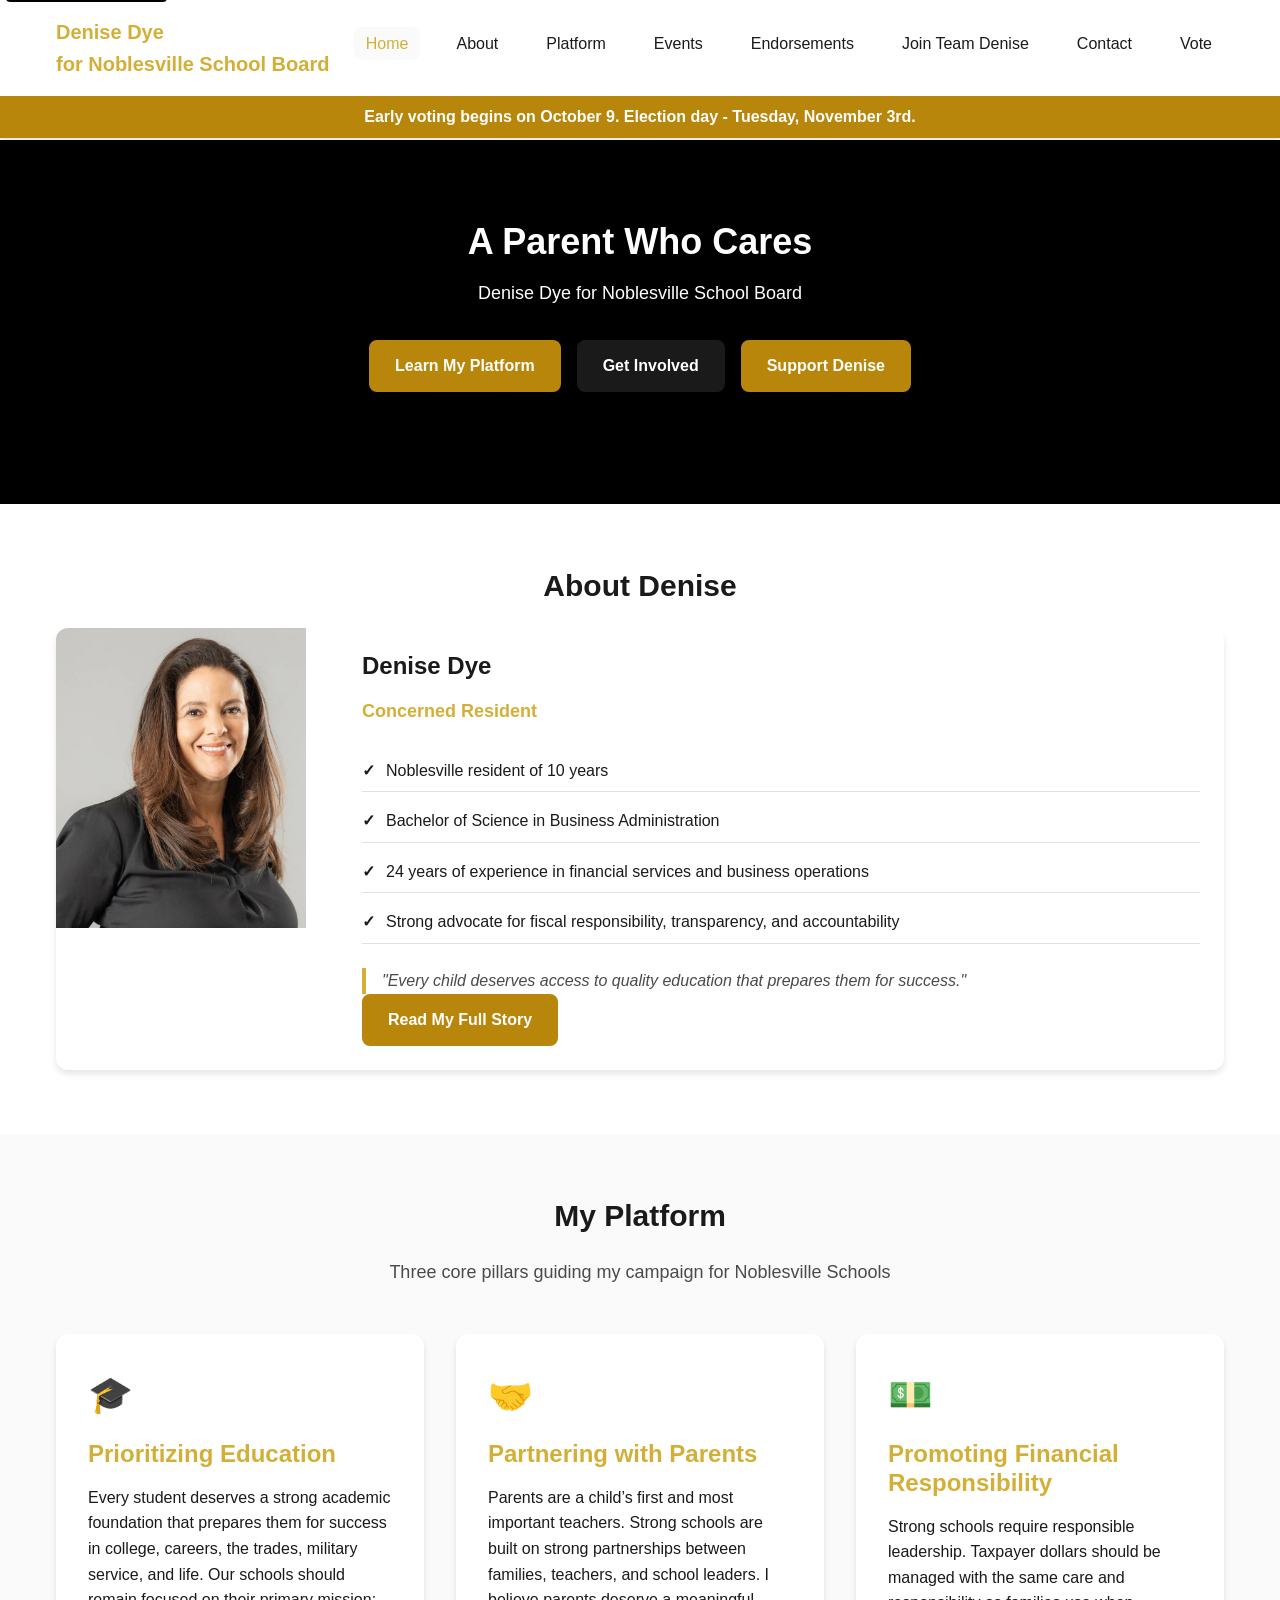
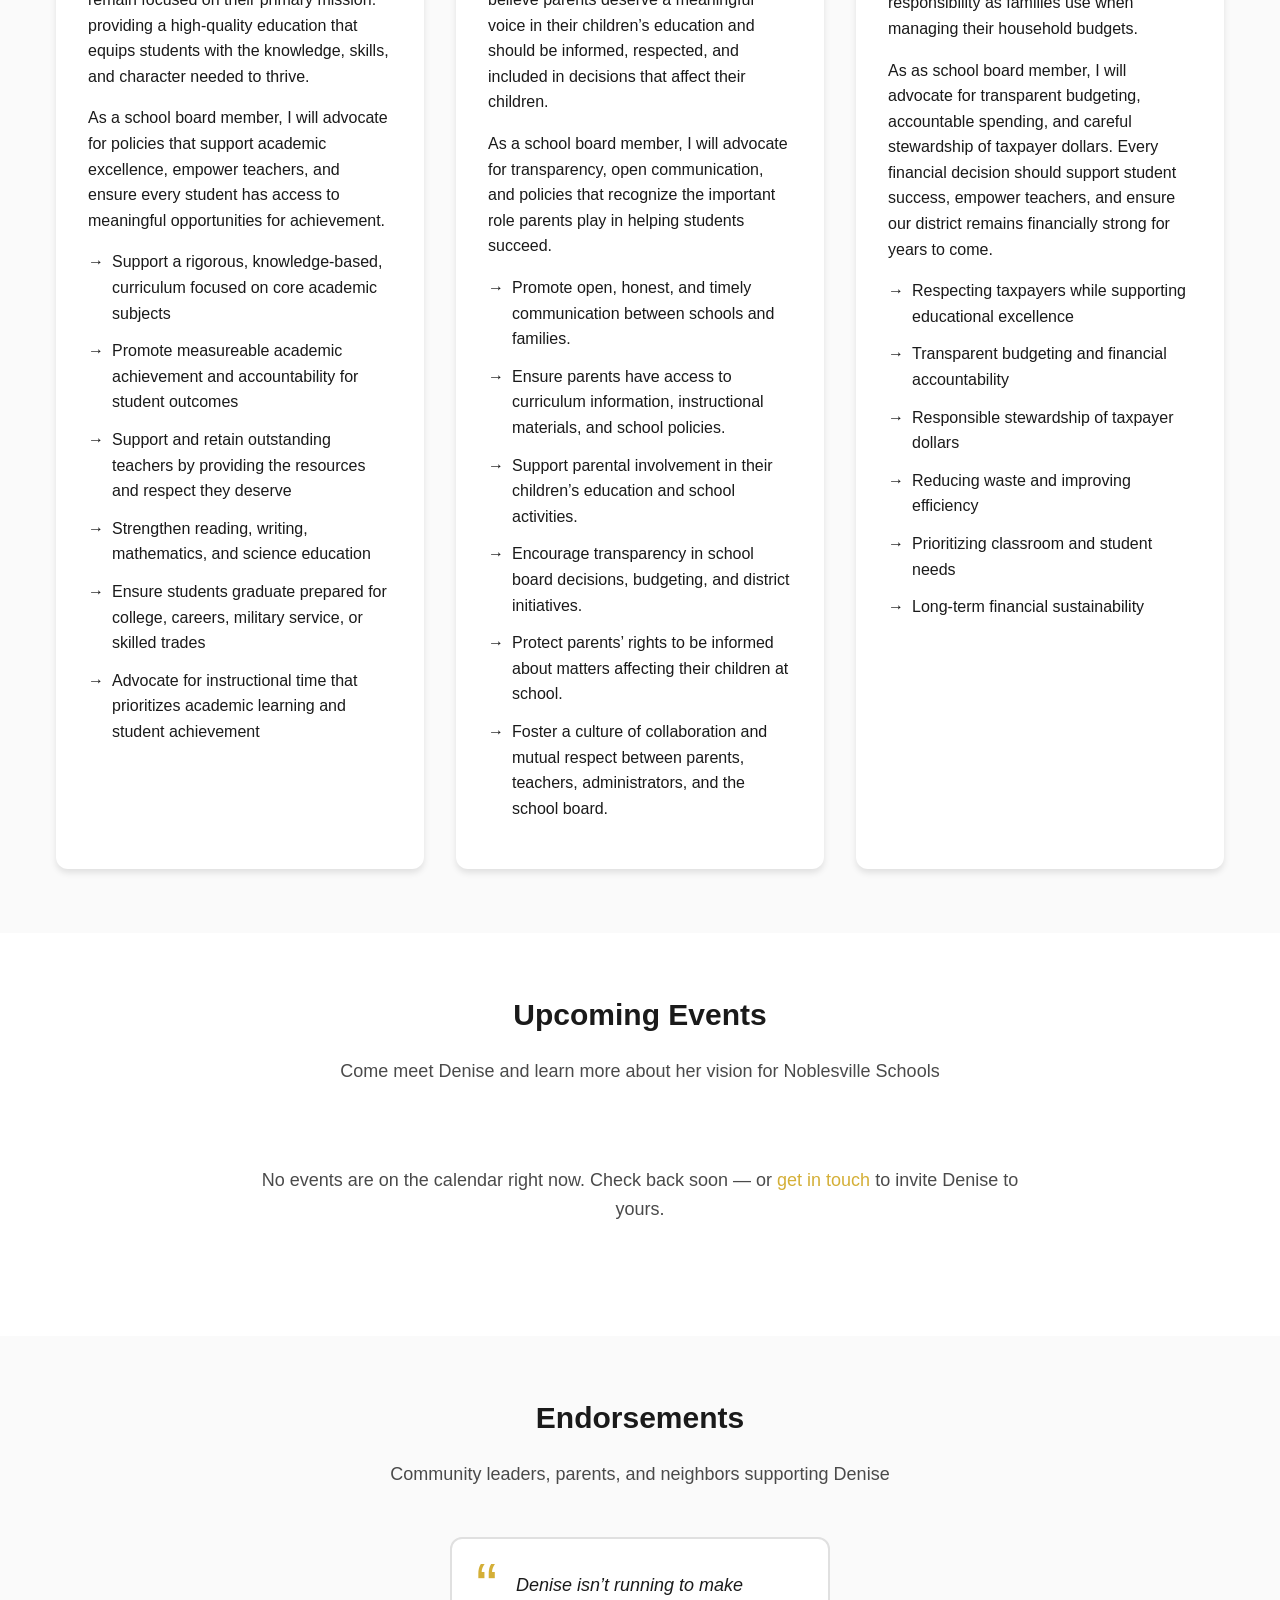
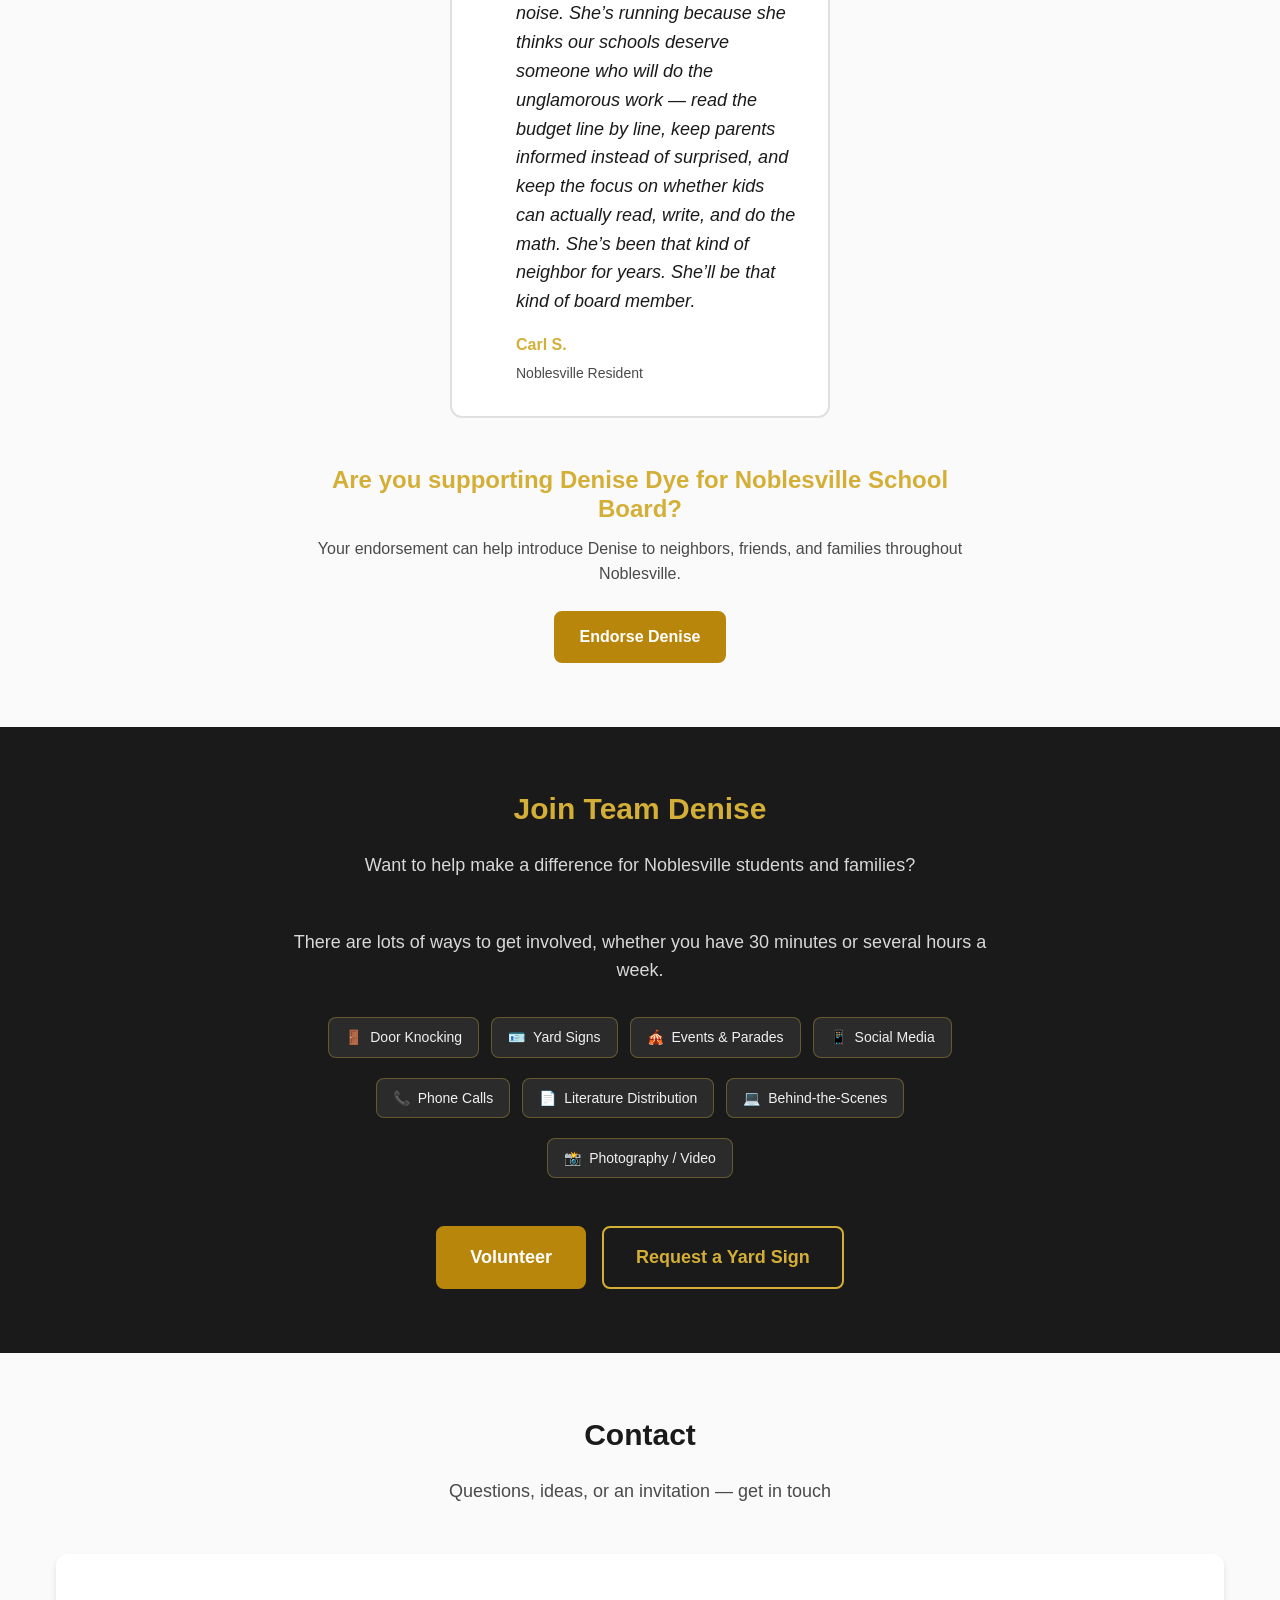
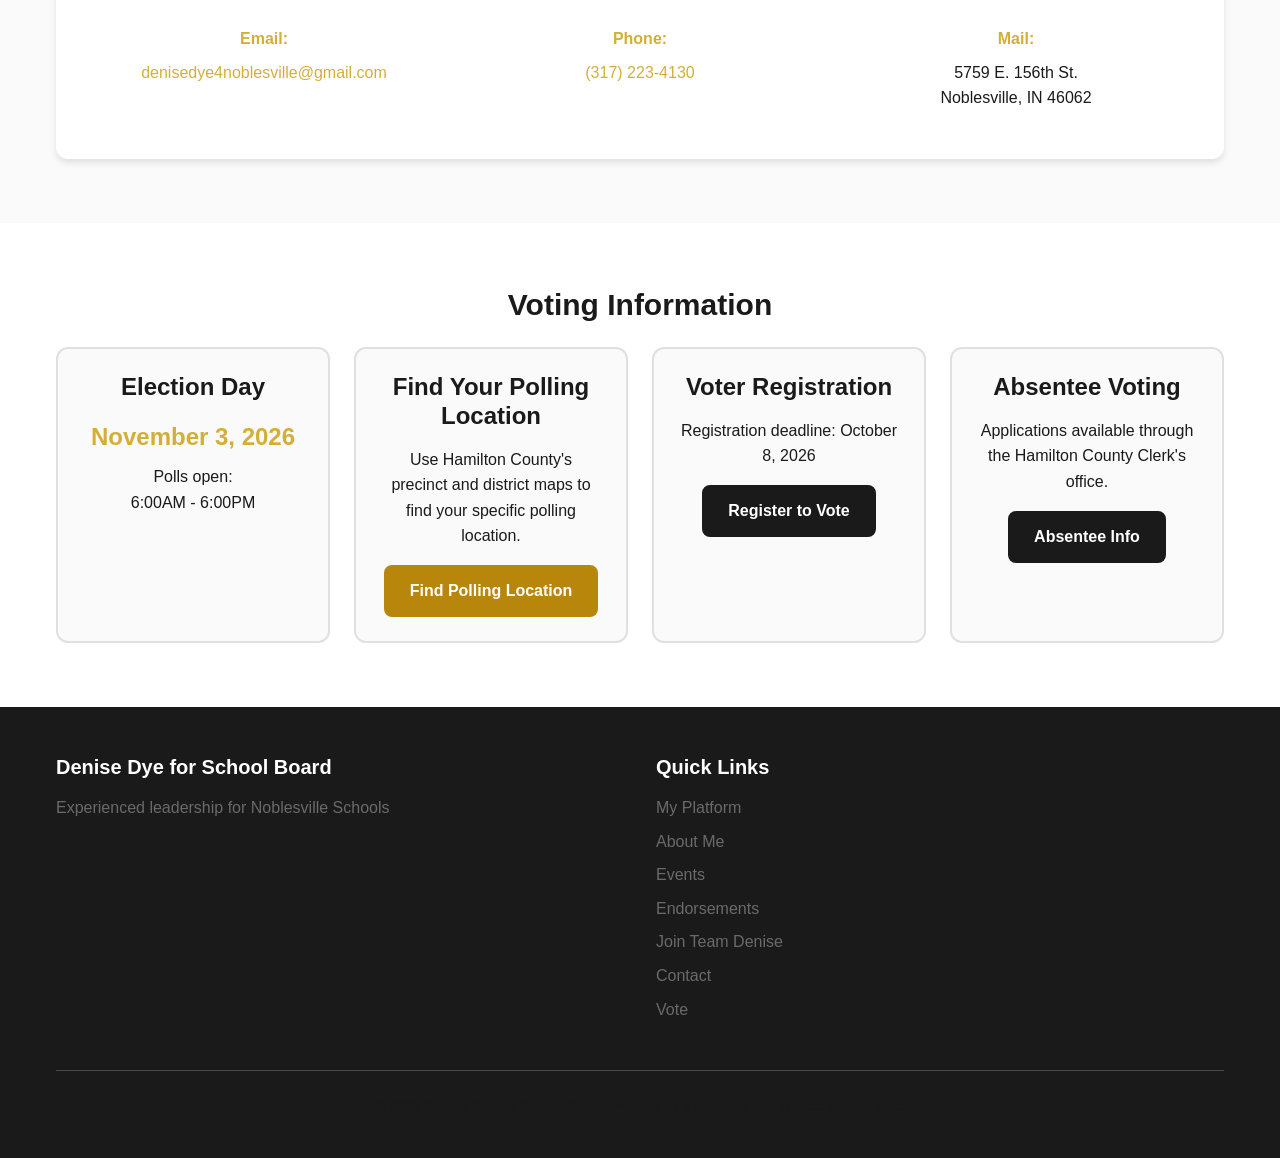
==== index.html @ 0ed92c36 "changes" ====
<!DOCTYPE html>
<html lang="en">
<head>
    <meta charset="UTF-8">
    <meta name="viewport" content="width=device-width, initial-scale=1.0">
    <title>Denise Dye for Noblesville School Board 2026</title>
    <meta name="description" content="Denise Dye is a candidate for the Noblesville School Board in 2026 (Hamilton County, Indiana). Experienced leadership focused on prioritizing education, partnering with parents, and financial responsibility.">
    <link rel="canonical" href="https://denisedye4noblesville.com/">

    <!-- Open Graph / Facebook -->
    <meta property="og:type" content="website">
    <meta property="og:site_name" content="Denise Dye for Noblesville School Board">
    <meta property="og:locale" content="en_US">
    <meta property="og:url" content="https://denisedye4noblesville.com/">
    <meta property="og:title" content="Denise Dye for Noblesville School Board 2026">
    <meta property="og:description" content="Experienced leadership for Noblesville schools. Vote for proven business expertise and community commitment.">
    <meta property="og:image" content="https://denisedye4noblesville.com/images/og-denise.jpg">
    <meta property="og:image:width" content="1200">
    <meta property="og:image:height" content="630">
    <meta property="og:image:alt" content="Denise Dye for Noblesville School Board 2026">

    <!-- Twitter -->
    <meta property="twitter:card" content="summary_large_image">
    <meta property="twitter:url" content="https://denisedye4noblesville.com/">
    <meta property="twitter:title" content="Denise Dye for Noblesville School Board 2026">
    <meta property="twitter:description" content="Experienced leadership for Noblesville schools. Vote for proven business expertise and community commitment.">
    <meta property="twitter:image" content="https://denisedye4noblesville.com/images/og-denise.jpg">

    <link rel="stylesheet" href="css/main.css">

    <!-- Favicon -->
    <link rel="icon" type="image/x-icon" href="/favicon.ico">
    <link rel="icon" type="image/png" sizes="32x32" href="/favicon.png">
    <link rel="apple-touch-icon" sizes="32x32" href="/favicon.png">

    <script async data-id="101507558" src="/1a5ae8c8beb7e24874.js"></script>

    <!-- Structured data -->
    <script type="application/ld+json">
    {
      "@context": "https://schema.org",
      "@graph": [
        {
          "@type": "WebSite",
          "@id": "https://denisedye4noblesville.com/#website",
          "url": "https://denisedye4noblesville.com/",
          "name": "Denise Dye for Noblesville School Board",
          "inLanguage": "en-US"
        },
        {
          "@type": "Person",
          "@id": "https://denisedye4noblesville.com/#denise",
          "name": "Denise Dye",
          "url": "https://denisedye4noblesville.com/",
          "image": "https://denisedye4noblesville.com/images/og-denise.jpg",
          "jobTitle": "Candidate for Noblesville School Board",
          "description": "Candidate for the Noblesville School Board in the 2026 election, focused on prioritizing education, partnering with parents, and financial responsibility.",
          "homeLocation": {
            "@type": "Place",
            "address": {
              "@type": "PostalAddress",
              "addressLocality": "Noblesville",
              "addressRegion": "IN",
              "postalCode": "46062",
              "addressCountry": "US"
            }
          },
          "email": "denisedye4noblesville@gmail.com",
          "telephone": "+1-317-223-4130"
        }
      ]
    }
    </script>
</head>
<body>
    <!-- Navigation Header -->
    <header class="header" id="header">
        <nav class="nav">
            <div class="nav-brand">
                <a href="/" aria-label="Denise Dye for Noblesville School Board — home"><span class="brand-text">Denise Dye<br>for Noblesville School Board</span></a>
            </div>
            <ul class="nav-menu" id="nav-menu">
                <li><a href="#home" class="nav-link">Home</a></li>
                <li><a href="#about" class="nav-link">About</a></li>
                <li><a href="#platform" class="nav-link">Platform</a></li>
                <li><a href="#events" class="nav-link">Events</a></li>
                <li><a href="#endorsements" class="nav-link">Endorsements</a></li>
                <li><a href="#join" class="nav-link">Join Team Denise</a></li>
                <li><a href="#contact" class="nav-link">Contact</a></li>
                <li><a href="#vote" class="nav-link">Vote</a></li>
            </ul>
            <div class="nav-toggle" id="nav-toggle">
                <span class="bar"></span>
                <span class="bar"></span>
                <span class="bar"></span>
            </div>
        </nav>
        <div class="election-banner">
            <strong>Early voting begins on October 9.  Election day - Tuesday, November 3rd.</strong>
        </div>
    </header>

    <!-- Hero Section -->
    <section class="hero" id="home">
        <div class="container">
            <div class="hero-content">
                <h1 class="hero-title">A Parent Who Cares</h1>
                <p class="hero-subtitle">Denise Dye for Noblesville School Board</p>
                <div class="hero-cta">
                    <a href="#platform" class="btn btn-primary">Learn My Platform</a>
                    <a href="#join" class="btn btn-secondary">Get Involved</a>
                    <a href="https://venmo.com/u/denisedye4noblesville" class="btn btn-primary" target="_blank" rel="noopener">Support Denise</a>
                </div>
            </div>
            <!-- Kickoff party photo removed. To restore, uncomment the line below (image lives at images/kickoff-party.jpeg): -->
            <!-- <img src="images/kickoff-party.jpeg" alt="Campaign Kickoff Party" class="hero-image"> -->
        </div>
    </section>

    <!-- About the Candidate -->
    <section class="candidates" id="about">
        <div class="container">
            <h2 class="section-title">About Denise</h2>
            <div class="candidates-grid">
                <div class="candidate-profile">
                    <img src="images/candidates/denise.jpg" alt="Denise Dye, candidate for Noblesville School Board" class="profile-photo" width="800" height="1105">
                    <div class="profile-content">
                        <h3>Denise Dye</h3>
                        <p class="profile-subtitle">Concerned Resident</p>
                        <div class="profile-highlights">
                            <ul>
                                <li>Noblesville resident of 10 years</li>
                                <li>Bachelor of Science in Business Administration</li>
                                <li>24 years of experience in financial services and business operations</li>
                                <li>Strong advocate for fiscal responsibility, transparency, and accountability</li>
                            </ul>
                        </div>
                        <p class="profile-statement">"Every child deserves access to quality education that prepares them for success."</p>
                        <a href="denise.html" class="btn btn-primary">Read My Full Story</a>
                    </div>
                </div>
            </div>
        </div>
    </section>

    <!-- Platform -->
    <section class="platform" id="platform">
        <div class="container">
            <h2 class="section-title">My Platform</h2>
            <p class="section-subtitle">Three core pillars guiding my campaign for Noblesville Schools</p>

            <div class="platform-grid">
                <div class="platform-item">
                    <div class="platform-icon">🎓</div>
                    <h3>Prioritizing Education</h3>
                    <p>Every student deserves a strong academic foundation that prepares them for success in college, careers, the trades, military service, and life. Our schools should remain focused on their primary mission: providing a high-quality education that equips students with the knowledge, skills, and character needed to thrive.</p>
                    <p>As a school board member,  I will advocate for policies that support academic excellence, empower teachers, and ensure every student has access to meaningful opportunities for achievement.</p>
                    <ul>
                        <li>Support a rigorous, knowledge-based, curriculum focused on core academic subjects</li>
			<li>Promote measureable academic achievement and accountability for student outcomes</li>
                        <li>Support and retain outstanding teachers by providing the resources and respect they deserve</li>
                        <li>Strengthen reading, writing, mathematics, and science education</li>
			<li>Ensure students graduate prepared for college, careers, military service, or skilled trades</li>
			<li>Advocate for instructional time that prioritizes academic learning and student achievement</li>
                    </ul>
                </div>

                <div class="platform-item">
                    <div class="platform-icon">🤝</div>
                    <h3>Partnering with Parents</h3>
                    <p>Parents are a child&rsquo;s first and most important teachers. Strong schools are built on strong partnerships between families, teachers, and school leaders. I believe parents deserve a meaningful voice in their children&rsquo;s education and should be informed, respected, and included in decisions that affect their children.</p>
                    <p>As a school board member, I will advocate for transparency, open communication, and policies that recognize the important role parents play in helping students succeed.</p>
                    <ul>
                        <li>Promote open, honest, and timely communication between schools and families.</li>
                        <li>Ensure parents have access to curriculum information, instructional materials, and school policies.</li>
                        <li>Support parental involvement in their children&rsquo;s education and school activities.</li>
                        <li>Encourage transparency in school board decisions, budgeting, and district initiatives.</li>
                        <li>Protect parents&rsquo; rights to be informed about matters affecting their children at school.</li>
                        <li>Foster a culture of collaboration and mutual respect between parents, teachers, administrators, and the school board.</li>
                    </ul>
                </div>

                <div class="platform-item">
                    <div class="platform-icon">💵</div>
                    <h3>Promoting Financial Responsibility</h3>
                    <p>Strong schools require responsible leadership. Taxpayer dollars should be managed with the same care and responsibility as families use when managing their household budgets.</p>
                   <p>As as school board member, I will advocate for transparent budgeting, accountable spending, and careful stewardship of taxpayer dollars. Every financial decision should support student success, empower teachers, and ensure our district remains financially strong for years to come.</p>
                    <ul>
                        <li>Respecting taxpayers while supporting educational excellence</li>
                        <li>Transparent budgeting and financial accountability</li>
                        <li>Responsible stewardship of taxpayer dollars</li>
                        <li>Reducing waste and improving efficiency</li>
                        <li>Prioritizing classroom and student needs</li>
                        <li>Long-term financial sustainability</li>
                    </ul>
                </div>
            </div>
        </div>
    </section>


    <!-- Events -->
    <section class="events" id="events">
        <div class="container">
            <h2 class="section-title">Upcoming Events</h2>
            <p class="section-subtitle">Come meet Denise and learn more about her vision for Noblesville Schools</p>

            <div class="events-list">
                <div class="event-card" data-event-date="2026-08-04">
                    <div class="event-date">
                        <span class="event-month">AUG</span>
                        <span class="event-day">4</span>
                    </div>
                    <div class="event-details">
                        <h3>Noblesville GOP Meeting</h3>
                        <p class="event-meta">5:00 PM &ndash; 6:30 PM &middot; Bier Brewery</p>
                        <p class="event-location">1618 S. 10th St., Noblesville</p>
                        <p class="event-description">Featuring Noblesville Superintendent, Dr. Daniel Hile and the Republican School Board Candidates</p>
                        <p class="event-description">Drinks &amp; Appetizers</p>
                    </div>
                </div>

                <div class="event-card" data-event-date="2026-08-06">
                    <div class="event-date">
                        <span class="event-month">AUG</span>
                        <span class="event-day">6</span>
                    </div>
                    <div class="event-details">
                        <h3>Hamilton County GOP Great Outdoor Party</h3>
                        <p class="event-meta">6:00 PM &ndash; 8:00 PM &middot; Forest Park, Shelter 5</p>
                        <p class="event-location">701 Cicero Rd., Noblesville</p>
                        <p class="event-description">The Hamilton County GOP&rsquo;s annual summer cookout, sponsored by Gaylor Electric. Guest speakers include U.S. Senator Todd Young, Elise Nieshalla, Daniel Elliott, and Max Engling.</p>
                        <p class="event-description">Cookout, networking, and guest remarks.</p>
                    </div>
                </div>

                <!-- Farmers Market, one card per Saturday through the market's last day (Oct 10).
                     Delete each card as its date passes. -->
                <div class="event-card" data-event-date="2026-08-08">
                    <div class="event-date">
                        <span class="event-month">AUG</span>
                        <span class="event-day">8</span>
                    </div>
                    <div class="event-details">
                        <h3>Noblesville Main Street Farmers Market</h3>
                        <p class="event-meta">8:00 AM &ndash; 12:00 PM &middot; Federal Hill Commons</p>
                        <p class="event-location">175 Logan St., Noblesville</p>
                        <p class="event-description">Stop by to say hello to Denise, ask questions, and talk about Noblesville Schools. Free admission.</p>
                    </div>
                </div>

                <div class="event-card" data-event-date="2026-08-15">
                    <div class="event-date">
                        <span class="event-month">AUG</span>
                        <span class="event-day">15</span>
                    </div>
                    <div class="event-details">
                        <h3>Noblesville Main Street Farmers Market</h3>
                        <p class="event-meta">8:00 AM &ndash; 12:00 PM &middot; Federal Hill Commons</p>
                        <p class="event-location">175 Logan St., Noblesville</p>
                        <p class="event-description">Stop by to say hello to Denise, ask questions, and talk about Noblesville Schools. Free admission.</p>
                    </div>
                </div>

                <div class="event-card" data-event-date="2026-08-22">
                    <div class="event-date">
                        <span class="event-month">AUG</span>
                        <span class="event-day">22</span>
                    </div>
                    <div class="event-details">
                        <h3>Noblesville Main Street Farmers Market</h3>
                        <p class="event-meta">8:00 AM &ndash; 12:00 PM &middot; Federal Hill Commons</p>
                        <p class="event-location">175 Logan St., Noblesville</p>
                        <p class="event-description">Stop by to say hello to Denise, ask questions, and talk about Noblesville Schools. Free admission.</p>
                    </div>
                </div>

                <div class="event-card" data-event-date="2026-08-29">
                    <div class="event-date">
                        <span class="event-month">AUG</span>
                        <span class="event-day">29</span>
                    </div>
                    <div class="event-details">
                        <h3>Noblesville Main Street Farmers Market</h3>
                        <p class="event-meta">8:00 AM &ndash; 12:00 PM &middot; Federal Hill Commons</p>
                        <p class="event-location">175 Logan St., Noblesville</p>
                        <p class="event-description">Stop by to say hello to Denise, ask questions, and talk about Noblesville Schools. Free admission.</p>
                    </div>
                </div>

                <div class="event-card" data-event-date="2026-09-05">
                    <div class="event-date">
                        <span class="event-month">SEP</span>
                        <span class="event-day">5</span>
                    </div>
                    <div class="event-details">
                        <h3>Noblesville Main Street Farmers Market</h3>
                        <p class="event-meta">8:00 AM &ndash; 12:00 PM &middot; Federal Hill Commons</p>
                        <p class="event-location">175 Logan St., Noblesville</p>
                        <p class="event-description">Stop by to say hello to Denise, ask questions, and talk about Noblesville Schools. Free admission.</p>
                    </div>
                </div>

                <div class="event-card" data-event-date="2026-09-12">
                    <div class="event-date">
                        <span class="event-month">SEP</span>
                        <span class="event-day">12</span>
                    </div>
                    <div class="event-details">
                        <h3>Noblesville Main Street Farmers Market</h3>
                        <p class="event-meta">8:00 AM &ndash; 12:00 PM &middot; Federal Hill Commons</p>
                        <p class="event-location">175 Logan St., Noblesville</p>
                        <p class="event-description">Stop by to say hello to Denise, ask questions, and talk about Noblesville Schools. Free admission.</p>
                    </div>
                </div>

                <div class="event-card" data-event-date="2026-09-19">
                    <div class="event-date">
                        <span class="event-month">SEP</span>
                        <span class="event-day">19</span>
                    </div>
                    <div class="event-details">
                        <h3>Noblesville Main Street Farmers Market</h3>
                        <p class="event-meta">8:00 AM &ndash; 12:00 PM &middot; Federal Hill Commons</p>
                        <p class="event-location">175 Logan St., Noblesville</p>
                        <p class="event-description">Stop by to say hello to Denise, ask questions, and talk about Noblesville Schools. Free admission.</p>
                    </div>
                </div>

                <div class="event-card" data-event-date="2026-09-26">
                    <div class="event-date">
                        <span class="event-month">SEP</span>
                        <span class="event-day">26</span>
                    </div>
                    <div class="event-details">
                        <h3>Noblesville Main Street Farmers Market</h3>
                        <p class="event-meta">8:00 AM &ndash; 12:00 PM &middot; Federal Hill Commons</p>
                        <p class="event-location">175 Logan St., Noblesville</p>
                        <p class="event-description">Stop by to say hello to Denise, ask questions, and talk about Noblesville Schools. Free admission.</p>
                    </div>
                </div>

                <div class="event-card" data-event-date="2026-10-03">
                    <div class="event-date">
                        <span class="event-month">OCT</span>
                        <span class="event-day">3</span>
                    </div>
                    <div class="event-details">
                        <h3>Noblesville Main Street Farmers Market</h3>
                        <p class="event-meta">8:00 AM &ndash; 12:00 PM &middot; Federal Hill Commons</p>
                        <p class="event-location">175 Logan St., Noblesville</p>
                        <p class="event-description">Stop by to say hello to Denise, ask questions, and talk about Noblesville Schools. Free admission.</p>
                    </div>
                </div>

                <div class="event-card" data-event-date="2026-10-10">
                    <div class="event-date">
                        <span class="event-month">OCT</span>
                        <span class="event-day">10</span>
                    </div>
                    <div class="event-details">
                        <h3>Noblesville Main Street Farmers Market</h3>
                        <p class="event-meta">8:00 AM &ndash; 12:00 PM &middot; Federal Hill Commons</p>
                        <p class="event-location">175 Logan St., Noblesville</p>
                        <p class="event-description">Final market of the season. Stop by to say hello to Denise, ask questions, and talk about Noblesville Schools. Free admission.</p>
                    </div>
                </div>

                <!-- PLACEHOLDER EVENT - commented out until real details are confirmed.
                     To restore, uncomment the block below and replace the date, time, and location. -->
                <!--
                <div class="event-card" data-event-date="2026-10-04">
                    <div class="event-date">
                        <span class="event-month">OCT</span>
                        <span class="event-day">4</span>
                    </div>
                    <div class="event-details">
                        <h3>Neighborhood Canvass</h3>
                        <p class="event-meta">10:00 AM &ndash; 1:00 PM &middot; Venue TBD</p>
                        <p class="event-location">Noblesville</p>
                        <p class="event-description">Join the volunteer team knocking doors and sharing Denise&rsquo;s message with neighbors across the district.</p>
                    </div>
                </div>
                -->

                <!-- Add new events here, following the card structure above.
                     Date badge: use MONTH + day number for one-time events, or a word
                     label like "Every" + "SAT" for recurring ones.

                     Give every dated card a data-event-date="YYYY-MM-DD" attribute. main.js
                     hides a card the day AFTER that date, so past events fall off on their own.
                     A card with no data-event-date (a recurring "Every SAT" entry, say) is
                     never auto-hidden. -->

                <!-- Shown by main.js only when every dated card has been hidden. -->
                <p class="events-empty" hidden>No events are on the calendar right now. Check back soon &mdash; or <a href="#contact">get in touch</a> to invite Denise to yours.</p>
            </div>
        </div>
    </section>

    <!-- Endorsements -->
    <!-- NOTE: only real endorsements should be visible here. Unused placeholder cards are
         commented out inside the grid below; see the note there before adding one. -->
    <section class="endorsements" id="endorsements">
        <div class="container">
            <h2 class="section-title">Endorsements</h2>
            <p class="section-subtitle">Community leaders, parents, and neighbors supporting Denise</p>

            <div class="endorsements-grid">
                <div class="endorsement">
                    <blockquote>Denise isn&rsquo;t running to make noise. She&rsquo;s running because she thinks our schools deserve someone who will do the unglamorous work &mdash; read the budget line by line, keep parents informed instead of surprised, and keep the focus on whether kids can actually read, write, and do the math. She&rsquo;s been that kind of neighbor for years. She&rsquo;ll be that kind of board member.</blockquote>
                    <cite>Carl S.<span class="endorsement-title">Noblesville Resident</span></cite>
                </div>

                <!-- Placeholder cards, hidden until real endorsements come in. To add one,
                     uncomment a block below, replace the quote/name/title, and remove the
                     "endorsement-placeholder" class (which draws the dashed border).
                <div class="endorsement endorsement-placeholder">
                    <blockquote>[ Placeholder &mdash; endorsement quote goes here. Replace this text with the supporter&rsquo;s own words about why they support Denise. ]</blockquote>
                    <cite>[ Endorser name ]<span class="endorsement-title">[ Title or organization ]</span></cite>
                </div>

                <div class="endorsement endorsement-placeholder">
                    <blockquote>[ Placeholder &mdash; endorsement quote goes here. Replace this text with the supporter&rsquo;s own words about why they support Denise. ]</blockquote>
                    <cite>[ Endorser name ]<span class="endorsement-title">[ Title or organization ]</span></cite>
                </div>
                -->
            </div>

            <div class="endorsement-cta">
                <h3>Are you supporting Denise Dye for Noblesville School Board?</h3>
                <p>Your endorsement can help introduce Denise to neighbors, friends, and families throughout Noblesville.</p>
                <a href="https://forms.gle/5BHmmnRE6mKLNez87" class="btn btn-primary" target="_blank" rel="noopener">Endorse Denise</a>
            </div>
        </div>
    </section>

    <!-- Join Team Denise -->
    <!-- Pitch only; the full signup form lives at forms/jointeamdenise.html. -->
    <section class="join-team" id="join">
        <div class="container">
            <h2 class="section-title">Join Team Denise</h2>
            <p class="section-subtitle">Want to help make a difference for Noblesville students and families?</p>

            <div class="join-team-card">
                <p>There are lots of ways to get involved, whether you have 30 minutes or several hours a week.</p>

                <ul class="join-ways">
                    <li><span class="way-icon">&#128682;</span>Door Knocking</li>
                    <li><span class="way-icon">&#129706;</span>Yard Signs</li>
                    <li><span class="way-icon">&#127914;</span>Events &amp; Parades</li>
                    <li><span class="way-icon">&#128241;</span>Social Media</li>
                    <li><span class="way-icon">&#128222;</span>Phone Calls</li>
                    <li><span class="way-icon">&#128196;</span>Literature Distribution</li>
                    <li><span class="way-icon">&#128187;</span>Behind-the-Scenes</li>
                    <li><span class="way-icon">&#128248;</span>Photography / Video</li>
                </ul>

                <div class="join-actions">
                    <a href="forms/jointeamdenise.html" class="btn btn-primary">Volunteer</a>
                    <a href="forms/yardsign.html" class="btn btn-outline-light">Request a Yard Sign</a>
                </div>
            </div>
        </div>
    </section>

    <!-- Contact -->
    <!-- This was previously the tail end of a "Get Involved" section (id="get-involved")
         holding three cards - Volunteer / Spread the Word / Stay Informed - that all linked
         to the old volunteer Google Form. Those were removed once the Join Team Denise form
         superseded them; see the pre-remove-get-involved git tag to restore them, and the
         note in CLAUDE.md. The contact block was kept and promoted to its own section, so
         the #contact anchor (used by forms/contact.html) still resolves. -->
    <section class="get-involved" id="contact">
        <div class="container">
            <h2 class="section-title">Contact</h2>
            <p class="section-subtitle">Questions, ideas, or an invitation &mdash; get in touch</p>

            <div class="contact-info">
                <div class="contact-grid">
                    <div class="contact-method">
                        <strong>Email:</strong>
                        <a href="mailto:denisedye4noblesville@gmail.com">denisedye4noblesville@gmail.com</a>
                    </div>
                    <div class="contact-method">
                        <strong>Phone:</strong>
                        <a href="tel:+13172234130">(317) 223-4130</a>
                    </div>
                    <div class="contact-method">
                        <strong>Mail:</strong>
                        5759 E. 156th St.<br>Noblesville, IN 46062
                    </div>
                </div>
            </div>
        </div>
    </section>

    <!-- Voting Information -->
    <section class="vote-info" id="vote">
        <div class="container">
            <h2 class="section-title">Voting Information</h2>
            <div class="vote-grid">
                <div class="vote-card">
                    <h3>Election Day</h3>
                    <p class="vote-date">November 3, 2026</p>
                    <p>Polls open:<br>6:00AM - 6:00PM</p>
                </div>

                <div class="vote-card">
                    <h3>Find Your Polling Location</h3>
                    <p>Use Hamilton County's precinct and district maps to find your specific polling location.</p>
                    <a href="https://www.hamiltoncounty.in.gov/221/Precinct-and-District-Maps" target="_blank" class="btn btn-primary">Find Polling Location</a>
                </div>

                <div class="vote-card">
                    <h3>Voter Registration</h3>
                    <p>Registration deadline: October 8, 2026</p>
                    <a href="https://www.in.gov/sos/elections/voter-information/" target="_blank" class="btn btn-secondary">Register to Vote</a>
                </div>

                <div class="vote-card">
                    <h3>Absentee Voting</h3>
                    <p>Applications available through the Hamilton County Clerk's office.</p>
                    <a href="https://www.hamiltoncounty.in.gov/220/Vote-Absentee" target="_blank" rel="noopener" class="btn btn-secondary">Absentee Info</a>
                </div>
            </div>
        </div>
    </section>

    <!-- Footer -->
    <footer class="footer">
        <div class="container">
            <div class="footer-content">
                <div class="footer-section">
                    <h4>Denise Dye for School Board</h4>
                    <p>Experienced leadership for Noblesville Schools</p>
                </div>

                <div class="footer-section">
                    <h4>Quick Links</h4>
                    <ul>
                        <li><a href="#platform">My Platform</a></li>
                        <li><a href="#about">About Me</a></li>
                        <li><a href="#events">Events</a></li>
                        <li><a href="#endorsements">Endorsements</a></li>
                        <li><a href="#join">Join Team Denise</a></li>
                        <li><a href="#contact">Contact</a></li>
                        <li><a href="#vote">Vote</a></li>
                    </ul>
                </div>
            </div>

            <div class="footer-bottom">
                <p>&copy; 2026 Denise Dye for School Board. Paid for by the Committee to Elect Denise Dye.</p>
            </div>
        </div>
    </footer>

    <script src="js/main.js"></script>
</body>
</html>
---- css/main.css ----
/* Campaign Website Styles - Denise Dye for School Board */

/* CSS Variables */
:root {
  --primary: #d4af37;
  --primary-light: #e6c866;
  --secondary: #1a1a1a;
  --accent: #b8860b;
  --bg: #fafafa;
  --card-bg: #ffffff;
  --text: #1a1a1a;
  --text-light: #4a4a4a;
  --text-muted: #6a6a6a;
  --border: #e0e0e0;
  --shadow: rgba(0, 0, 0, 0.1);
  --shadow-hover: rgba(0, 0, 0, 0.15);

  /* Typography */
  --font-primary: -apple-system, BlinkMacSystemFont, 'Segoe UI', Roboto, 'Helvetica Neue', Arial, sans-serif;
  --font-size-xs: 0.75rem;
  --font-size-sm: 0.875rem;
  --font-size-base: 1rem;
  --font-size-lg: 1.125rem;
  --font-size-xl: 1.25rem;
  --font-size-2xl: 1.5rem;
  --font-size-3xl: 1.875rem;
  --font-size-4xl: 2.25rem;

  /* Spacing */
  --space-1: 0.25rem;
  --space-2: 0.5rem;
  --space-3: 0.75rem;
  --space-4: 1rem;
  --space-5: 1.25rem;
  --space-6: 1.5rem;
  --space-8: 2rem;
  --space-10: 2.5rem;
  --space-12: 3rem;
  --space-16: 4rem;
  --space-20: 5rem;

  /* Layout */
  --container-max-width: 1200px;
  --border-radius: 0.5rem;
  --border-radius-lg: 0.75rem;
}

/* Reset and Base Styles */
* {
  margin: 0;
  padding: 0;
  box-sizing: border-box;
}

html {
  scroll-behavior: smooth;
}

body {
  font-family: var(--font-primary);
  line-height: 1.6;
  color: var(--text);
  background-color: var(--bg);
  font-size: var(--font-size-base);
}

.container {
  max-width: var(--container-max-width);
  margin: 0 auto;
  padding: 0 var(--space-4);
}

/* Typography */
h1, h2, h3, h4, h5, h6 {
  font-weight: 700;
  line-height: 1.2;
  margin-bottom: var(--space-4);
  color: var(--text);
}

h1 { font-size: var(--font-size-4xl); }
h2 { font-size: var(--font-size-3xl); }
h3 { font-size: var(--font-size-2xl); }
h4 { font-size: var(--font-size-xl); }

p {
  margin-bottom: var(--space-4);
  color: var(--text);
}

a {
  color: var(--primary);
  text-decoration: none;
  transition: color 0.2s ease;
}

a:hover {
  color: var(--primary-light);
}

ul {
  padding-left: var(--space-5);
  margin-bottom: var(--space-4);
}

li {
  margin-bottom: var(--space-2);
}

/* Buttons */
.btn {
  display: inline-block;
  padding: var(--space-3) var(--space-6);
  border-radius: var(--border-radius);
  font-weight: 600;
  text-align: center;
  text-decoration: none;
  border: 2px solid transparent;
  cursor: pointer;
  transition: all 0.2s ease;
  font-size: var(--font-size-base);
  line-height: 1.5;
}

.btn-primary {
  background-color: #b8860b;
  color: white;
  border-color: #b8860b;
}

.btn-primary:hover {
  background-color: #9a7209;
  border-color: #9a7209;
  color: white;
  transform: translateY(-1px);
  box-shadow: 0 4px 12px var(--shadow-hover);
}

/* Outline button for dark backgrounds. .btn-secondary is --secondary (#1a1a1a), the same
   colour as the Join band, so it would be invisible there. */
.btn-outline-light {
  background-color: transparent;
  color: var(--primary);
  border-color: var(--primary);
}

.btn-outline-light:hover {
  background-color: var(--primary);
  color: var(--secondary);
  border-color: var(--primary);
  transform: translateY(-1px);
  box-shadow: 0 4px 12px rgba(0, 0, 0, 0.35);
}

.btn-secondary {
  background-color: var(--secondary);
  color: white;
  border-color: var(--secondary);
}

.btn-secondary:hover {
  background-color: #0d0d0d;
  border-color: #0d0d0d;
  color: white;
  transform: translateY(-1px);
  box-shadow: 0 4px 12px var(--shadow-hover);
}

/* Header */
.header {
  background-color: var(--card-bg);
  box-shadow: 0 2px 4px var(--shadow);
  position: fixed;
  top: 0;
  left: 0;
  right: 0;
  z-index: 1000;
}

.nav {
  display: flex;
  justify-content: space-between;
  align-items: center;
  padding: var(--space-4) 0;
  max-width: var(--container-max-width);
  margin: 0 auto;
  padding-left: var(--space-4);
  padding-right: var(--space-4);
}

.nav-brand {
  display: flex;
  flex-direction: column;
}

.nav-brand a {
  text-decoration: none;
  color: inherit;
}

.brand-text {
  font-size: var(--font-size-xl);
  font-weight: 700;
  color: var(--primary);
}

.brand-tagline {
  font-size: var(--font-size-sm);
  color: var(--text-light);
}

.nav-menu {
  display: flex;
  list-style: none;
  margin: 0;
  padding: 0;
  gap: var(--space-6);
}

.nav-link {
  color: var(--text);
  font-weight: 500;
  padding: var(--space-2) var(--space-3);
  border-radius: var(--border-radius);
  transition: all 0.2s ease;
}

.nav-link:hover {
  color: var(--primary);
  background-color: var(--bg);
}

.nav-toggle {
  display: none;
  flex-direction: column;
  cursor: pointer;
  gap: var(--space-1);
}

.bar {
  width: 24px;
  height: 3px;
  background-color: var(--text);
  transition: all 0.3s ease;
  border-radius: 2px;
}

.election-banner {
  background-color: var(--accent);
  color: white;
  text-align: center;
  padding: var(--space-2);
  font-weight: 600;
}

.election-banner a {
  color: white;
  text-decoration: underline;
}

/* Hero Section */
.hero {
  background: #000000;
  color: white;
  padding: var(--space-20) 0 var(--space-16);
  margin-top: 140px; /* Account for fixed header */
}

.hero-content {
  text-align: center;
  margin-bottom: var(--space-12);
}

.hero-title {
  font-size: var(--font-size-4xl);
  margin-bottom: var(--space-4);
  color: white;
}

.hero-subtitle {
  font-size: var(--font-size-lg);
  margin-bottom: var(--space-8);
  opacity: 1;
  color: white;
  max-width: 600px;
  margin-left: auto;
  margin-right: auto;
}

.hero-cta {
  display: flex;
  gap: var(--space-4);
  justify-content: center;
  flex-wrap: wrap;
}

.hero-candidates {
  display: flex;
  justify-content: center;
  gap: var(--space-8);
  flex-wrap: wrap;
}

.candidate-card {
  text-align: center;
  background-color: rgba(255, 255, 255, 0.1);
  padding: var(--space-6);
  border-radius: var(--border-radius-lg);
  backdrop-filter: blur(10px);
  max-width: 250px;
}

.candidate-photo {
  width: 180px;
  height: 180px;
  border-radius: 50%;
  object-fit: cover;
  object-position: center 30%;
  margin-bottom: var(--space-4);
  border: 4px solid white;
  box-shadow: 0 8px 32px rgba(0, 0, 0, 0.1);
}

/* Specific positioning for Denise's photos */
img[src*="denise"] {
  object-position: 45% 10%;
}

.candidate-card h3 {
  color: white;
  margin-bottom: var(--space-2);
}

.candidate-card p {
  color: rgba(255, 255, 255, 0.9);
  margin-bottom: 0;
}

/* Candidate card link styling */
a.candidate-card {
  text-decoration: none;
  color: inherit;
  display: block;
  cursor: pointer;
  transition: transform 0.2s ease, box-shadow 0.2s ease;
}

a.candidate-card:hover {
  transform: translateY(-4px);
  box-shadow: 0 12px 40px rgba(0, 0, 0, 0.3);
  text-decoration: none;
}

a.candidate-card h3,
a.candidate-card p {
  color: inherit;
  text-decoration: none;
  pointer-events: none; /* Prevent child elements from intercepting clicks */
}

a.candidate-card img {
  pointer-events: none; /* Prevent image from intercepting clicks */
}

/* Card button styling */
.card-button {
  display: inline-block;
  background-color: var(--primary);
  color: white;
  padding: var(--space-2) var(--space-4);
  border-radius: var(--border-radius);
  font-size: var(--font-size-sm);
  font-weight: 600;
  margin-top: var(--space-3);
  pointer-events: none;
  transition: background-color 0.2s ease;
}

a.candidate-card:hover .card-button {
  background-color: var(--primary-light);
}

/* Hero image styling */
.hero-image {
  display: block;
  margin: var(--space-8) auto;
  max-width: 100%;
  border-radius: var(--border-radius-lg);
  box-shadow: 0 8px 32px rgba(0, 0, 0, 0.2);
}

/* Scale down kickoff party image on desktop/tablet */
@media (min-width: 769px) {
  .hero-image {
    max-width: 60%;
  }
}

/* Section Styles */
section {
  padding: var(--space-16) 0;
}

.section-title {
  text-align: center;
  margin-bottom: var(--space-6);
  color: var(--text);
}

.section-subtitle {
  text-align: center;
  font-size: var(--font-size-lg);
  color: var(--text-light);
  margin-bottom: var(--space-12);
  max-width: 600px;
  margin-left: auto;
  margin-right: auto;
}

/* Candidates Section */
.candidates {
  background-color: white;
}

.candidates-grid {
  display: grid;
  grid-template-columns: 1fr;
  gap: var(--space-12);
}

.candidate-profile {
  display: grid;
  grid-template-columns: 250px 1fr;
  gap: var(--space-8);
  background-color: var(--card-bg);
  border-radius: var(--border-radius-lg);
  overflow: hidden;
  box-shadow: 0 4px 6px var(--shadow);
  transition: transform 0.2s ease, box-shadow 0.2s ease;
}

.candidate-profile:hover {
  transform: translateY(-2px);
  box-shadow: 0 8px 25px var(--shadow-hover);
}

.profile-photo {
  width: 100%;
  height: 300px;
  object-fit: cover;
  object-position: center 30%;
}

/* Specific positioning for Denise's profile photos */
.profile-photo[src*="denise"] {
  object-position: 45% 10%;
}

.profile-content {
  padding: var(--space-6);
}

.profile-subtitle {
  font-size: var(--font-size-lg);
  color: var(--primary);
  font-weight: 600;
  margin-bottom: var(--space-6);
}

.profile-highlights ul {
  list-style: none;
  padding: 0;
  margin-bottom: var(--space-6);
}

.profile-highlights li {
  padding: var(--space-2) 0;
  border-bottom: 1px solid var(--border);
  position: relative;
  padding-left: var(--space-6);
}

.profile-highlights li:before {
  content: "✓";
  position: absolute;
  left: 0;
  color: var(--secondary);
  font-weight: bold;
}

.profile-statement {
  font-style: italic;
  color: var(--text-light);
  border-left: 4px solid var(--primary);
  padding-left: var(--space-4);
  margin: 0;
}

/* Platform Section */
.platform {
  background-color: var(--bg);
}

.platform-grid {
  display: grid;
  grid-template-columns: repeat(auto-fit, minmax(250px, 1fr));
  gap: var(--space-8);
}

.platform-item {
  background-color: var(--card-bg);
  padding: var(--space-8);
  border-radius: var(--border-radius-lg);
  box-shadow: 0 4px 6px var(--shadow);
  transition: transform 0.2s ease, box-shadow 0.2s ease;
}

.platform-item:hover {
  transform: translateY(-4px);
  box-shadow: 0 12px 32px var(--shadow-hover);
}

.platform-icon {
  font-size: var(--font-size-4xl);
  margin-bottom: var(--space-4);
}

.platform-item h3 {
  color: var(--primary);
  margin-bottom: var(--space-4);
}

.platform-item ul {
  list-style: none;
  padding: 0;
}

.platform-item li {
  position: relative;
  padding-left: var(--space-6);
  margin-bottom: var(--space-3);
}

.platform-item li:before {
  content: "→";
  position: absolute;
  left: 0;
  color: var(--secondary);
  font-weight: bold;
}

/* Endorsements Section */
.endorsements {
  background-color: var(--bg);
}

/* Flex rather than grid: auto-fit redistributes freed space to surviving tracks,
   so a grid max-track-size can't stop 2 cards from stretching. flex-basis + max-width can. */
.endorsements-grid {
  display: flex;
  flex-wrap: wrap;
  justify-content: center;
  gap: var(--space-8);
}

.endorsement {
  flex: 1 1 280px;
  max-width: 380px;
  background-color: var(--card-bg);
  padding: var(--space-8);
  border-radius: var(--border-radius-lg);
  border: 2px solid var(--border);
  position: relative;
  transition: border-color 0.2s ease;
}

.endorsement:hover {
  border-color: var(--primary);
}

.endorsement:before {
  content: "\201C";
  font-size: 4rem;
  color: var(--primary);
  position: absolute;
  top: var(--space-4);
  left: var(--space-6);
  line-height: 1;
}

.endorsement blockquote {
  font-style: italic;
  font-size: var(--font-size-lg);
  line-height: 1.6;
  margin-bottom: var(--space-4);
  padding-left: var(--space-8);
}

.endorsement cite {
  display: block;
  font-weight: 600;
  color: var(--primary);
  font-style: normal;
  padding-left: var(--space-8);
}

.endorsement-title {
  display: block;
  font-weight: 400;
  font-size: var(--font-size-sm);
  color: var(--text-light);
  margin-top: var(--space-1);
}

/* Visual marker so unfinished placeholder cards are obvious at a glance.
   Remove this class from a card once its real endorsement is in place. */
.endorsement-placeholder {
  border-style: dashed;
}

.endorsement-cta {
  max-width: 700px;
  margin: var(--space-12) auto 0;
  text-align: center;
}

.endorsement-cta h3 {
  color: var(--primary);
  margin-bottom: var(--space-3);
}

.endorsement-cta p {
  color: var(--text-light);
  margin-bottom: var(--space-6);
}

/* Centered on its own rather than relying on the parent's inherited text-align. */
.endorsement-cta .btn {
  display: block;
  width: fit-content;
  margin: 0 auto;
}

.endorsement-logos {
  text-align: center;
  padding: var(--space-8);
  background-color: var(--bg);
  border-radius: var(--border-radius-lg);
}

.logo-grid {
  display: grid;
  grid-template-columns: repeat(auto-fit, minmax(200px, 1fr));
  gap: var(--space-4);
  margin-top: var(--space-6);
}

.endorsement-org {
  padding: var(--space-4);
  background-color: var(--card-bg);
  border-radius: var(--border-radius);
  font-weight: 600;
  color: var(--primary);
  border: 2px solid var(--border);
}

/* Events Section */
.events {
  background-color: white;
}

.events-list {
  display: flex;
  flex-direction: column;
  gap: var(--space-6);
  max-width: 800px;
  margin: 0 auto;
}

.event-card {
  display: flex;
  align-items: flex-start;
  gap: var(--space-6);
  background-color: var(--bg);
  padding: var(--space-6);
  border-radius: var(--border-radius-lg);
  border: 2px solid var(--border);
  transition: border-color 0.2s ease;
}

.event-card:hover {
  border-color: var(--primary);
}

/* main.js sets [hidden] on past events. This rule is required, not redundant: the
   browser default of [hidden] { display: none } loses to .event-card { display: flex },
   so without it a hidden card would still render. */
.event-card[hidden],
.events-empty[hidden] {
  display: none;
}

.events-empty {
  text-align: center;
  color: var(--text-light);
  font-size: var(--font-size-lg);
  padding: var(--space-8) 0;
}

.event-date {
  display: flex;
  flex-direction: column;
  align-items: center;
  justify-content: center;
  flex-shrink: 0;
  min-width: 80px;
  padding: var(--space-3);
  border-radius: var(--border-radius);
  background-color: var(--primary);
  color: var(--secondary);
  text-align: center;
  white-space: nowrap;
}

.event-details {
  flex: 1;
  min-width: 0;
}

.event-month {
  font-size: var(--font-size-sm);
  font-weight: 700;
  letter-spacing: 0.05em;
  text-transform: uppercase;
}

.event-day {
  font-size: var(--font-size-2xl);
  font-weight: 700;
  line-height: 1.1;
}

.event-card h3 {
  color: var(--primary);
  margin-bottom: var(--space-2);
}

.event-meta,
.event-location {
  color: var(--text-light);
  margin-bottom: var(--space-1);
}

.event-location {
  margin-bottom: var(--space-4);
}

.event-description {
  margin-bottom: var(--space-2);
}

.event-description:last-child {
  margin-bottom: 0;
}

/* Get Involved Section */
.get-involved {
  background-color: var(--bg);
}

.involvement-grid {
  display: grid;
  grid-template-columns: repeat(auto-fit, minmax(300px, 1fr));
  gap: var(--space-8);
  margin-bottom: var(--space-12);
}

.involvement-card {
  background-color: var(--card-bg);
  padding: var(--space-8);
  border-radius: var(--border-radius-lg);
  box-shadow: 0 4px 6px var(--shadow);
  text-align: center;
}

.involvement-card h3 {
  color: var(--primary);
  margin-bottom: var(--space-4);
}

.involvement-card ul {
  list-style: none;
  padding: 0;
  margin-bottom: var(--space-6);
}

.involvement-card li {
  padding: var(--space-2) 0;
  color: var(--text-light);
}

.newsletter-form {
  display: flex;
  gap: var(--space-2);
  margin-top: var(--space-6);
}

.newsletter-form input {
  flex: 1;
  padding: var(--space-3);
  border: 2px solid var(--border);
  border-radius: var(--border-radius);
  font-size: var(--font-size-base);
}

.newsletter-form input:focus {
  outline: none;
  border-color: var(--primary);
}

.contact-info {
  background-color: var(--card-bg);
  padding: var(--space-8);
  border-radius: var(--border-radius-lg);
  box-shadow: 0 4px 6px var(--shadow);
  text-align: center;
}

.contact-grid {
  display: grid;
  grid-template-columns: repeat(auto-fit, minmax(200px, 1fr));
  gap: var(--space-6);
  margin-top: var(--space-6);
}

.contact-method {
  padding: var(--space-4);
}

.contact-method strong {
  display: block;
  color: var(--primary);
  margin-bottom: var(--space-2);
}

/* Join Team Denise Section */
/* Sits between .get-involved (--bg, light gray) and .vote-info (white). A dark band rather
   than a third neutral: it separates cleanly from both neighbours and marks this as the
   conversion moment. Section title/subtitle colors are overridden for the dark ground. */
.join-team {
  background-color: var(--secondary);
}

.join-team .section-title {
  color: var(--primary);
}

.join-team .section-subtitle {
  color: #d8d8d8;
}

.join-team-card {
  max-width: 700px;
  margin: 0 auto;
  text-align: center;
}

.join-team-card > p {
  color: #d8d8d8;
  font-size: var(--font-size-lg);
  margin-bottom: var(--space-8);
}

.join-ways {
  list-style: none;
  padding: 0;
  margin: 0 0 var(--space-10);
  display: flex;
  flex-wrap: wrap;
  justify-content: center;
  gap: var(--space-3);
}

.way-icon {
  margin-right: var(--space-2);
}

.join-ways li {
  padding: var(--space-2) var(--space-4);
  background-color: rgba(255, 255, 255, 0.08);
  border: 1px solid rgba(212, 175, 55, 0.35);
  border-radius: var(--border-radius);
  color: #f0f0f0;
  font-size: var(--font-size-sm);
}

/* Two paths out of the Join band: sign up to help, or just ask for a sign. Side by side on
   desktop, stacked on narrow screens. */
.join-actions {
  display: flex;
  gap: var(--space-4);
  justify-content: center;
  flex-wrap: wrap;
}

.join-actions .btn {
  font-size: var(--font-size-lg);
  padding: var(--space-4) var(--space-8);
}

@media (max-width: 480px) {
  .join-actions {
    flex-direction: column;
    align-items: stretch;
  }
}

@media (max-width: 480px) {
  .join-ways {
    gap: var(--space-2);
  }

  .join-ways li {
    font-size: var(--font-size-xs);
    padding: var(--space-2) var(--space-3);
  }
}

/* Vote Info Section */
.vote-info {
  background-color: white;
}

.vote-grid {
  display: grid;
  grid-template-columns: repeat(auto-fit, minmax(250px, 1fr));
  gap: var(--space-6);
}

.vote-card {
  background-color: var(--bg);
  padding: var(--space-6);
  border-radius: var(--border-radius-lg);
  text-align: center;
  border: 2px solid var(--border);
  transition: border-color 0.2s ease;
}

.vote-card:hover {
  border-color: var(--primary);
}

.vote-date {
  font-size: var(--font-size-2xl);
  font-weight: 700;
  color: var(--primary);
  margin-bottom: var(--space-2);
}

/* Footer */
.footer {
  background-color: var(--secondary);
  color: white;
  padding: var(--space-12) 0 var(--space-6);
}

.footer-content {
  display: grid;
  grid-template-columns: repeat(auto-fit, minmax(250px, 1fr));
  gap: var(--space-8);
  margin-bottom: var(--space-8);
}

.footer-section h4 {
  color: white;
  margin-bottom: var(--space-4);
}

.footer-section p {
  color: var(--text-muted);
}

.footer-section ul {
  list-style: none;
  padding: 0;
}

.footer-section li {
  margin-bottom: var(--space-2);
}

.footer-section a {
  color: var(--text-muted);
  text-decoration: none;
  transition: color 0.2s ease;
}

.footer-section a:hover {
  color: white;
}

.social-links {
  display: flex;
  gap: var(--space-4);
}

.footer-bottom {
  border-top: 1px solid #4a4a4a;
  padding-top: var(--space-6);
  text-align: center;
  color: var(--text-muted);
  font-size: var(--font-size-sm);
}

/* Mobile Responsive Design */
@media (max-width: 768px) {
  :root {
    --font-size-4xl: 2rem;
    --font-size-3xl: 1.5rem;
    --space-16: 3rem;
    --space-20: 4rem;
  }

  /* Improve touch targets for mobile */
  .btn {
    min-height: 44px;
    padding: var(--space-4) var(--space-6);
    font-size: var(--font-size-lg);
  }

  .nav-link {
    min-height: 44px;
    display: flex;
    align-items: center;
    justify-content: center;
  }

  .nav-menu {
    position: fixed;
    left: -100%;
    top: 100px;
    flex-direction: column;
    background-color: var(--card-bg);
    width: 100%;
    text-align: center;
    transition: 0.3s;
    box-shadow: 0 10px 27px var(--shadow);
    padding: var(--space-6) 0;
    gap: 0;
  }

  .nav-menu.active {
    left: 0;
  }

  .nav-menu li {
    margin: var(--space-2) 0;
  }

  .nav-toggle {
    display: flex;
  }

  .nav-toggle.active .bar:nth-child(2) {
    opacity: 0;
  }

  .nav-toggle.active .bar:nth-child(1) {
    transform: translateY(8px) rotate(45deg);
  }

  .nav-toggle.active .bar:nth-child(3) {
    transform: translateY(-8px) rotate(-45deg);
  }

  .hero {
    padding: var(--space-16) 0;
    margin-top: 120px;
  }

  .hero-cta {
    flex-direction: column;
    align-items: center;
  }

  .hero-candidates {
    flex-direction: column;
    align-items: center;
    gap: var(--space-6);
  }

  .candidate-profile {
    grid-template-columns: 1fr;
    text-align: center;
  }

  .profile-photo {
    height: 250px;
    margin: 0 auto;
    border-radius: 50%;
    width: 200px;
    object-position: center 30%;
  }

  .platform-grid {
    grid-template-columns: 1fr;
  }

  .involvement-grid {
    grid-template-columns: 1fr;
  }

  .event-card {
    flex-direction: column;
    gap: var(--space-4);
  }

  .newsletter-form {
    flex-direction: column;
  }

  .container {
    padding: 0 var(--space-3);
  }

  section {
    padding: var(--space-12) 0;
  }
}

@media (max-width: 480px) {
  :root {
    --font-size-4xl: 1.75rem;
    --font-size-3xl: 1.375rem;
    --space-12: 2rem;
    --space-16: 2.5rem;
  }

  .vote-grid {
    grid-template-columns: 1fr;
  }

  .contact-grid {
    grid-template-columns: 1fr;
  }

  .endorsement {
    max-width: none;
  }

  .logo-grid {
    grid-template-columns: 1fr;
  }

  /* Better mobile typography */
  .hero-title {
    font-size: 1.875rem;
    line-height: 1.1;
  }

  .hero-subtitle {
    font-size: var(--font-size-base);
    margin-bottom: var(--space-6);
  }

  /* Improved mobile candidate cards */
  .candidate-card {
    max-width: 100%;
    margin: 0 auto;
  }

  .candidate-photo {
    width: 150px;
    height: 150px;
  }

  /* Better mobile spacing */
  .platform-item,
  .involvement-card,
  .vote-card {
    padding: var(--space-6);
  }

  /* Mobile-friendly newsletter form */
  .newsletter-form input {
    margin-bottom: var(--space-3);
  }

  .newsletter-form .btn {
    width: 100%;
  }

  /* Improve mobile text readability */
  body {
    font-size: 1.125rem;
    line-height: 1.7;
  }

  p {
    margin-bottom: var(--space-5);
  }
}
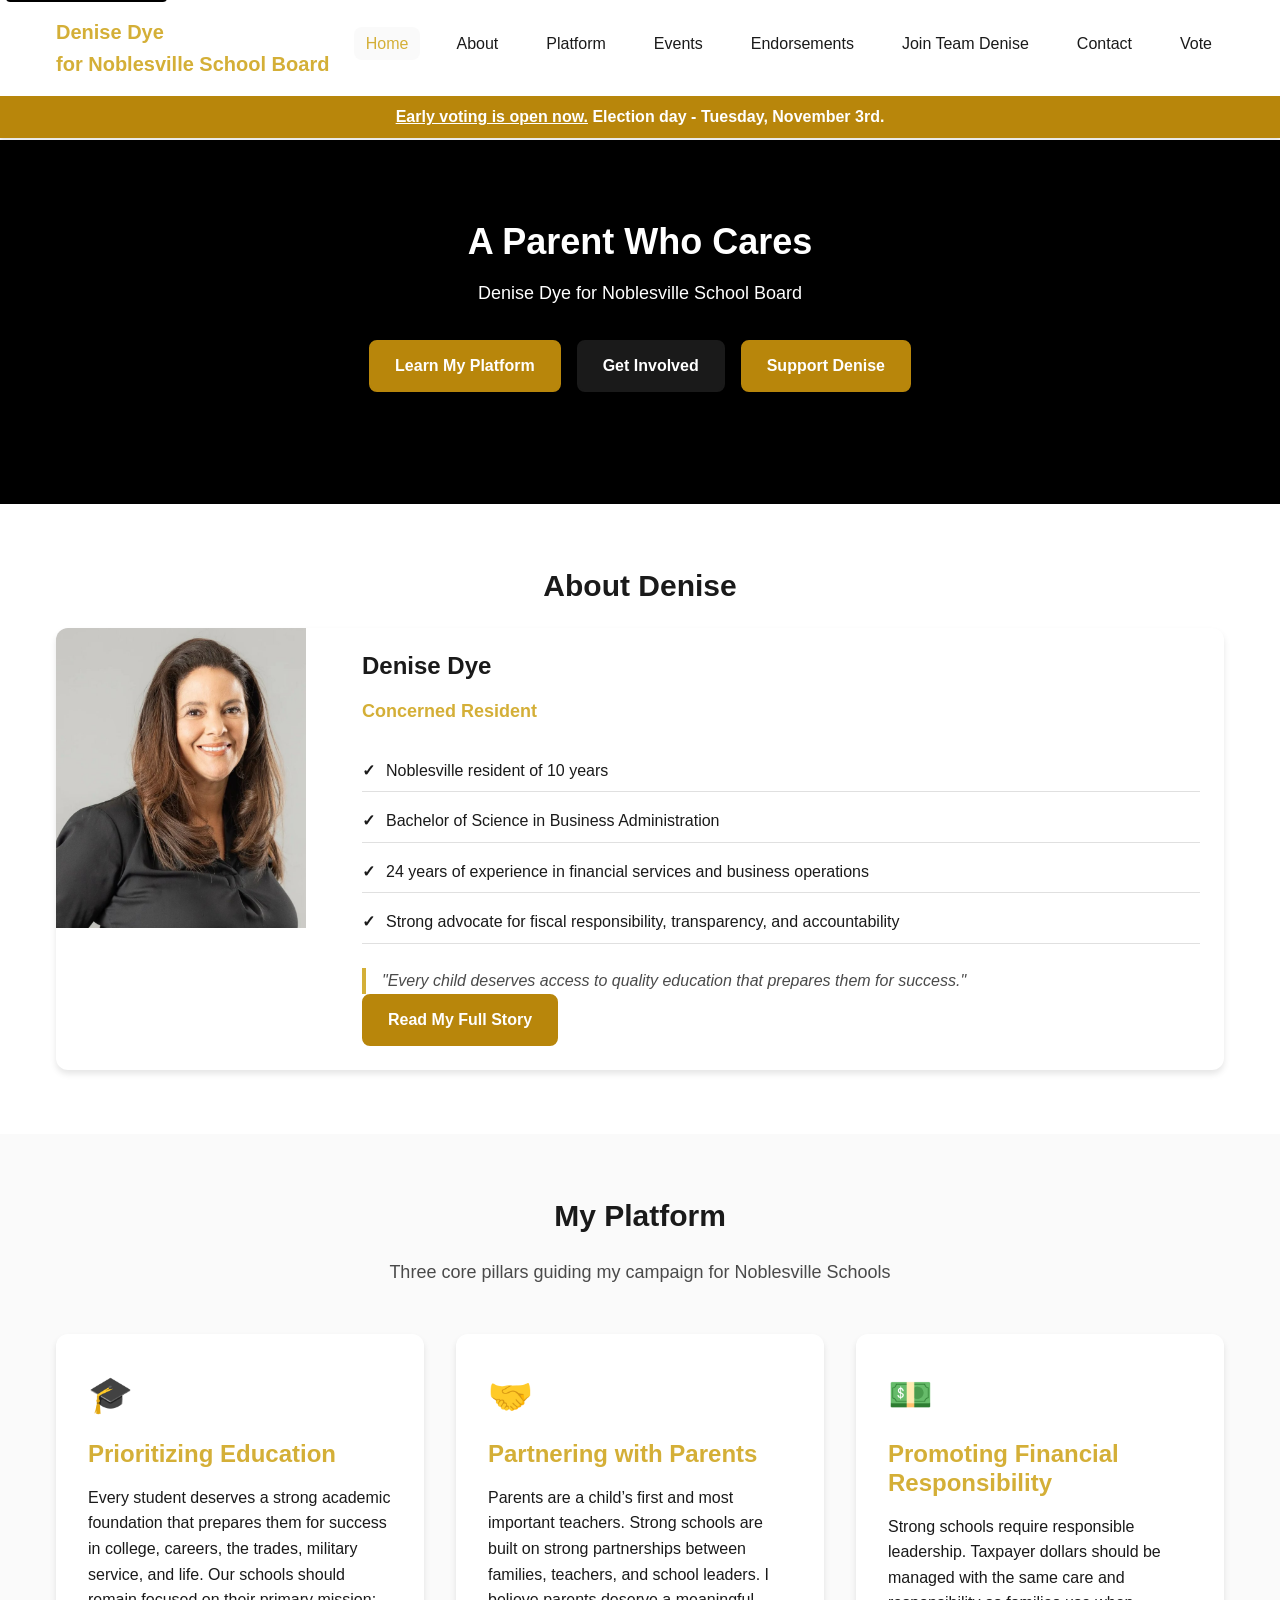
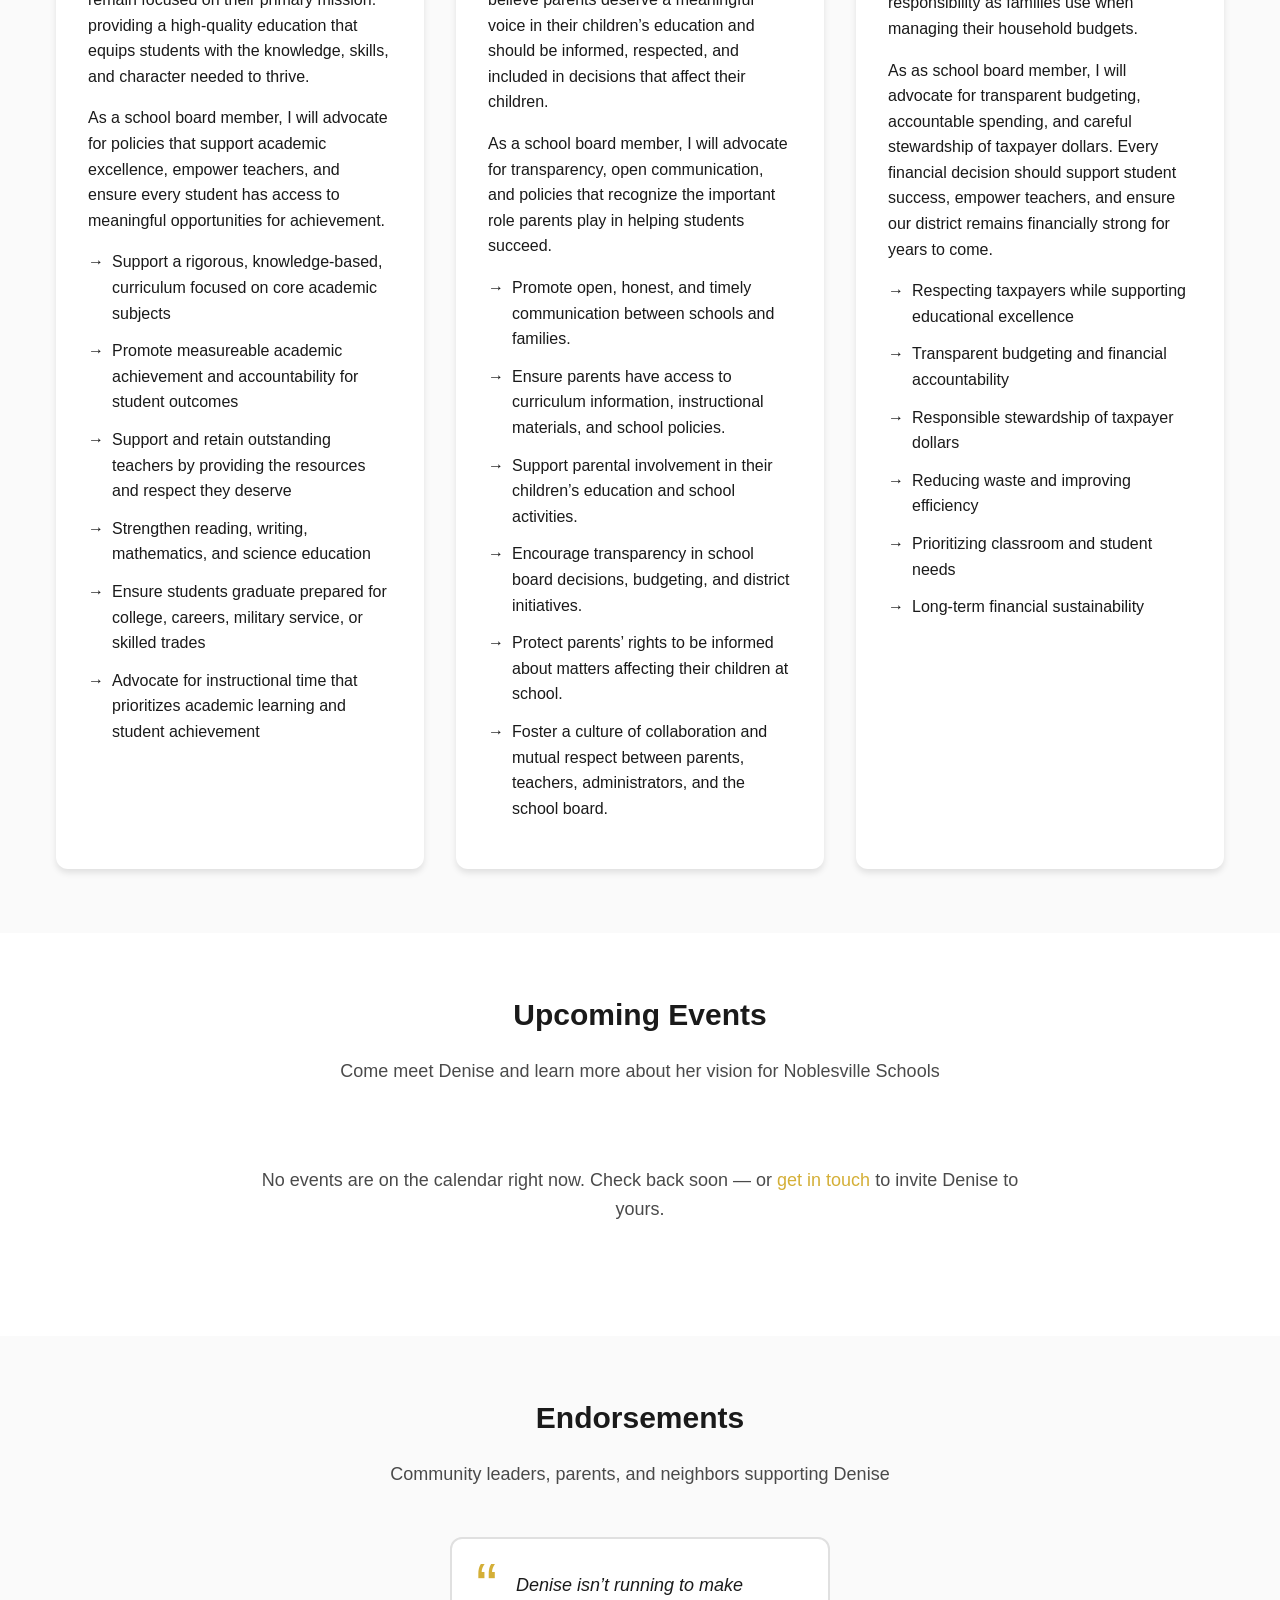
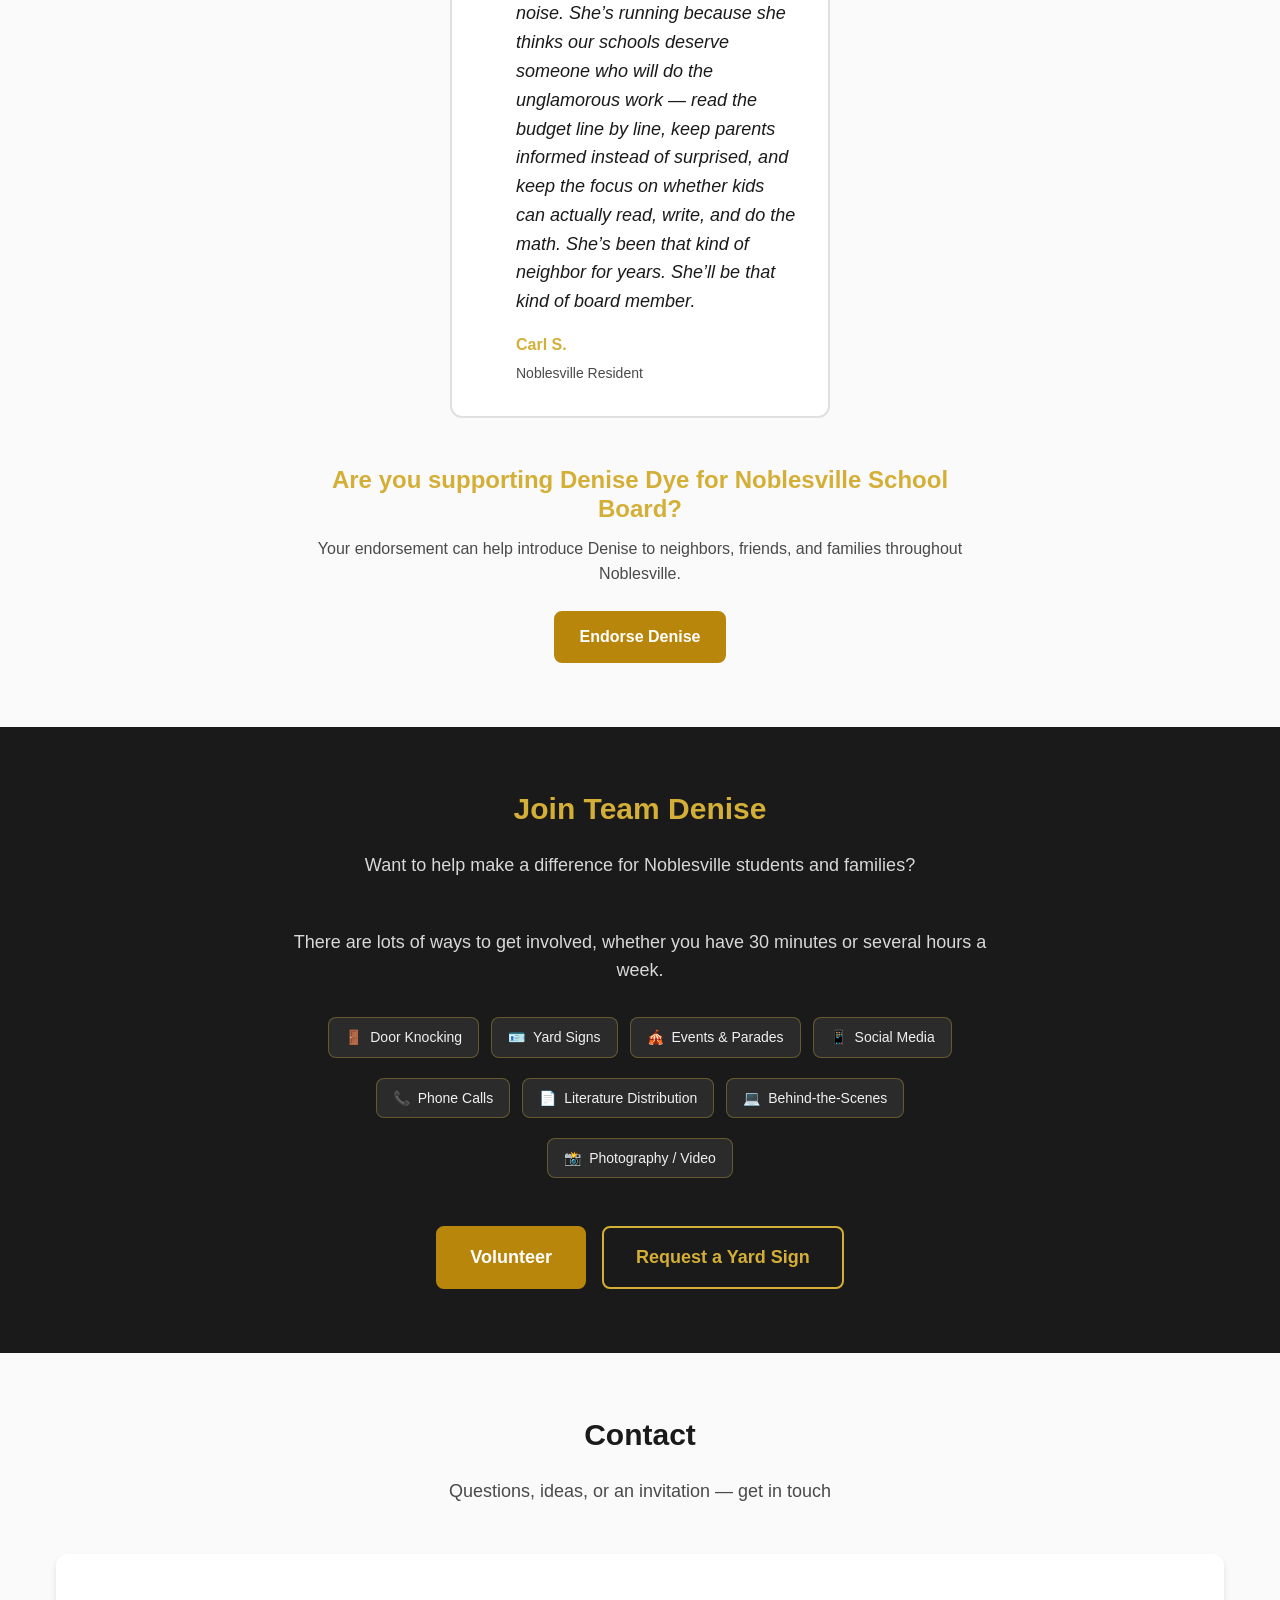
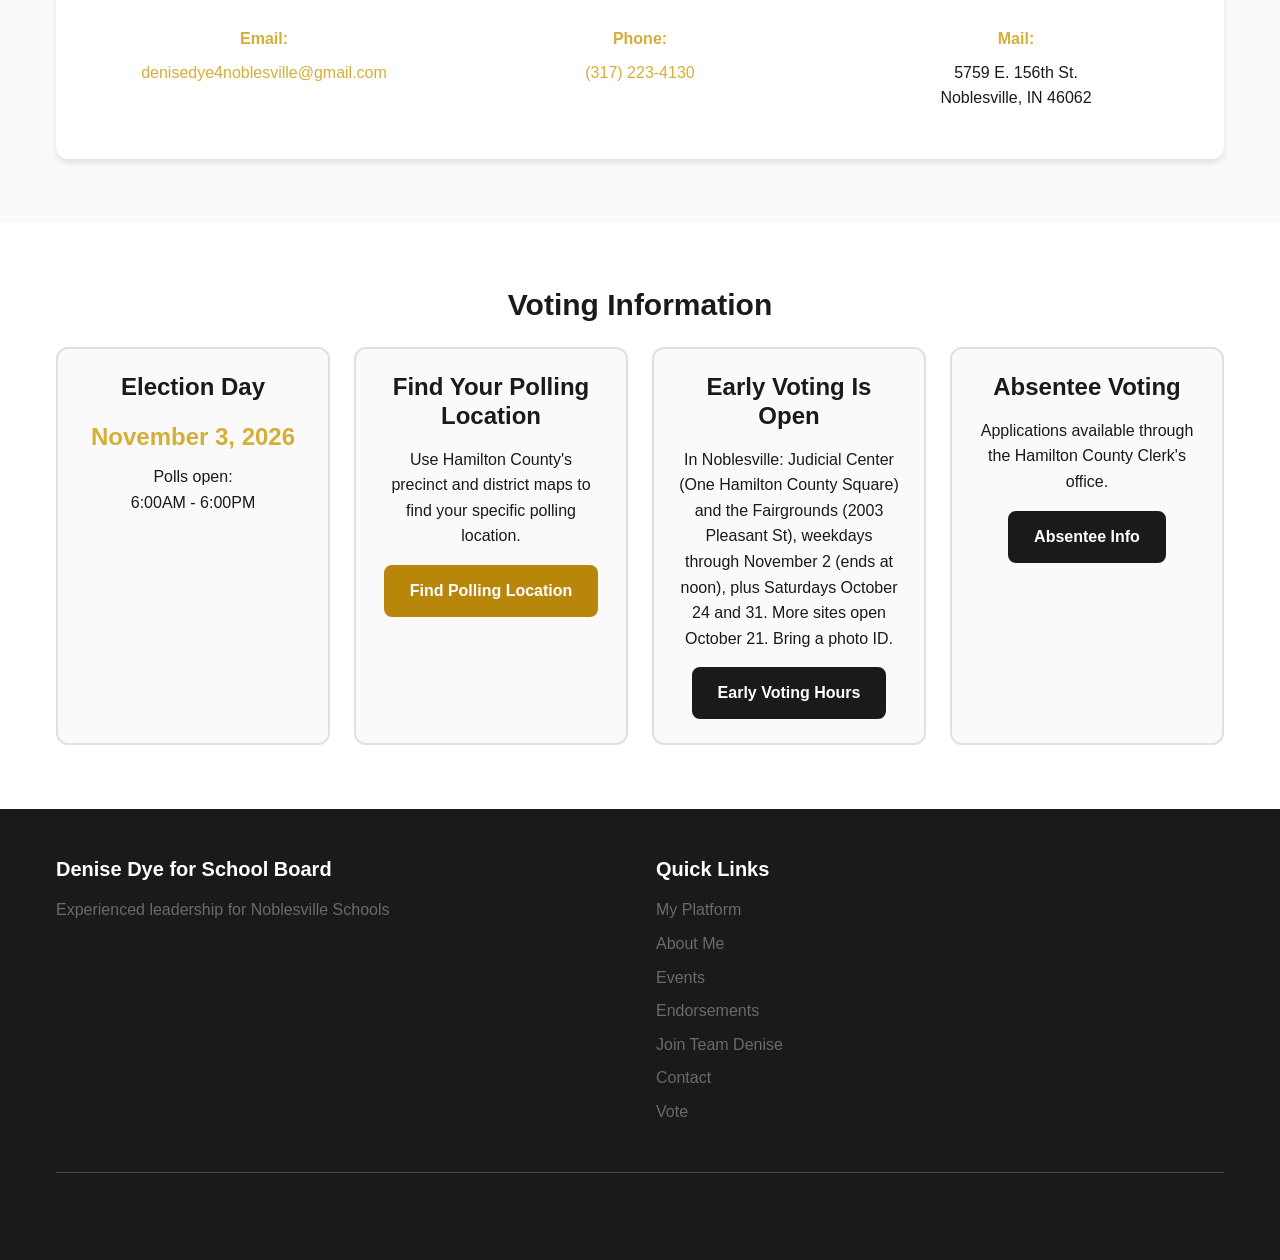
==== commit 467f2d34: "changes" ====
--- a/index.html
+++ b/index.html
@@ -96,7 +96,7 @@
             </div>
         </nav>
         <div class="election-banner">
-            <strong>Early voting begins on October 9.  Election day - Tuesday, November 3rd.</strong>
+            <strong><a href="#vote">Early voting is open now.</a>  Election day - Tuesday, November 3rd.</strong>
         </div>
     </header>
 
@@ -262,6 +262,21 @@
                     </div>
                 </div>
 
+                <!-- Noblesville Schools Board of Education meetings. Three more this cycle:
+                     8/18, 9/15, 10/27 - each filed in date order among the other events. -->
+                <div class="event-card" data-event-date="2026-08-18">
+                    <div class="event-date">
+                        <span class="event-month">AUG</span>
+                        <span class="event-day">18</span>
+                    </div>
+                    <div class="event-details">
+                        <h3>Noblesville School Board Meeting</h3>
+                        <p class="event-meta">6:00 PM &ndash; 7:00 PM &middot; Educational Services Center (ESC)</p>
+                        <p class="event-location">18025 River Road, Noblesville</p>
+                        <p class="event-description">Denise attends the regular meetings of the Noblesville Schools Board of Education. Open to the public.</p>
+                    </div>
+                </div>
+
                 <div class="event-card" data-event-date="2026-08-22">
                     <div class="event-date">
                         <span class="event-month">AUG</span>
@@ -314,6 +329,19 @@
                     </div>
                 </div>
 
+                <div class="event-card" data-event-date="2026-09-15">
+                    <div class="event-date">
+                        <span class="event-month">SEP</span>
+                        <span class="event-day">15</span>
+                    </div>
+                    <div class="event-details">
+                        <h3>Noblesville School Board Meeting</h3>
+                        <p class="event-meta">6:00 PM &ndash; 7:00 PM &middot; Educational Services Center (ESC)</p>
+                        <p class="event-location">18025 River Road, Noblesville</p>
+                        <p class="event-description">Denise attends the regular meetings of the Noblesville Schools Board of Education. Open to the public.</p>
+                    </div>
+                </div>
+
                 <div class="event-card" data-event-date="2026-09-19">
                     <div class="event-date">
                         <span class="event-month">SEP</span>
@@ -363,6 +391,20 @@
                         <p class="event-meta">8:00 AM &ndash; 12:00 PM &middot; Federal Hill Commons</p>
                         <p class="event-location">175 Logan St., Noblesville</p>
                         <p class="event-description">Final market of the season. Stop by to say hello to Denise, ask questions, and talk about Noblesville Schools. Free admission.</p>
+                    </div>
+                </div>
+
+                <div class="event-card" data-event-date="2026-10-27">
+                    <div class="event-date">
+                        <span class="event-month">OCT</span>
+                        <span class="event-day">27</span>
+                    </div>
+                    <div class="event-details">
+                        <h3>Noblesville School Board Meeting</h3>
+                        <p class="event-meta">6:00 PM &ndash; 7:00 PM &middot; Educational Services Center (ESC)</p>
+                        <p class="event-location">18025 River Road, Noblesville</p>
+                        <p class="event-description">Denise attends the regular meetings of the Noblesville Schools Board of Education. Open to the public.</p>
+                        <p class="event-description">The last regular board meeting before Election Day.</p>
                     </div>
                 </div>
 
@@ -513,9 +555,9 @@
                 </div>
 
                 <div class="vote-card">
-                    <h3>Voter Registration</h3>
-                    <p>Registration deadline: October 8, 2026</p>
-                    <a href="https://www.in.gov/sos/elections/voter-information/" target="_blank" class="btn btn-secondary">Register to Vote</a>
+                    <h3>Early Voting Is Open</h3>
+                    <p>In Noblesville: Judicial Center (One Hamilton County Square) and the Fairgrounds (2003 Pleasant St), weekdays through November 2 (ends at noon), plus Saturdays October 24 and 31. More sites open October 21. Bring a photo ID.</p>
+                    <a href="https://www.hamiltoncounty.in.gov/1399/Vote-Early---In-Person" target="_blank" rel="noopener" class="btn btn-secondary">Early Voting Hours</a>
                 </div>
 
                 <div class="vote-card">
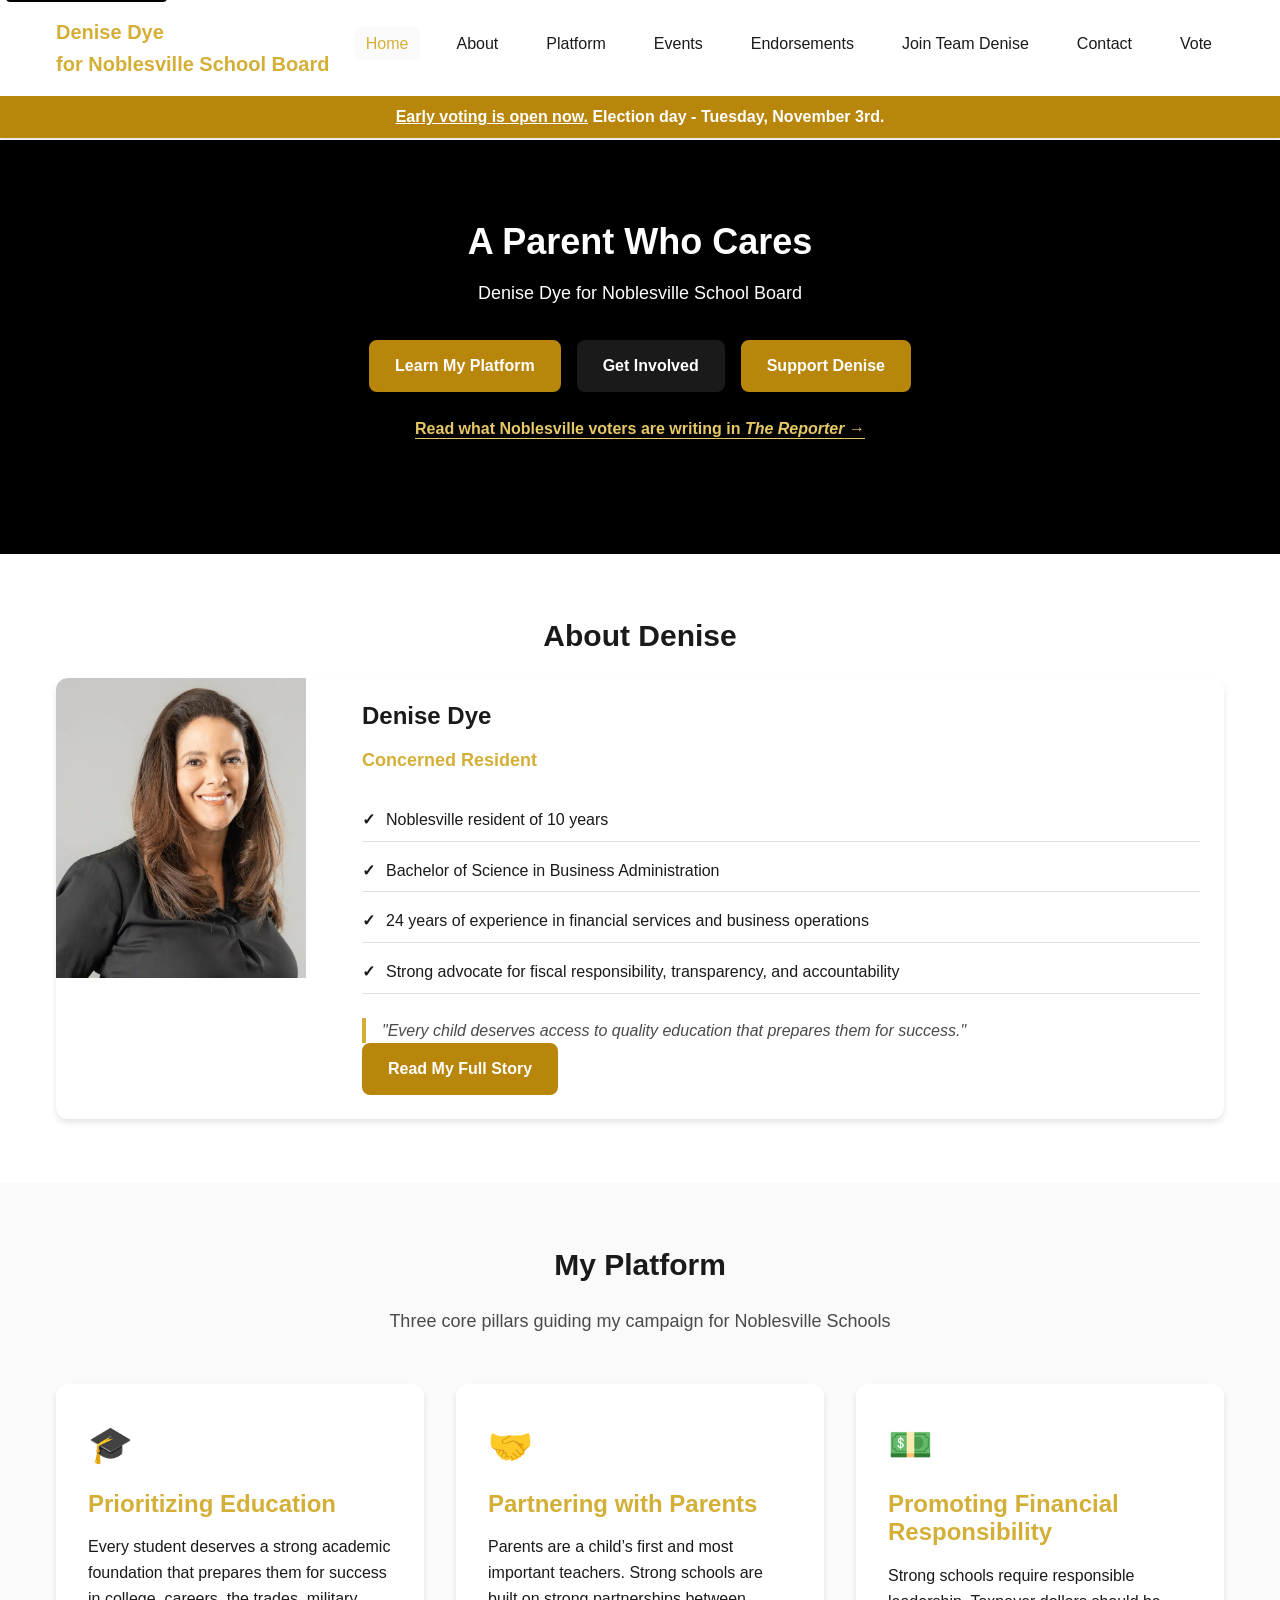
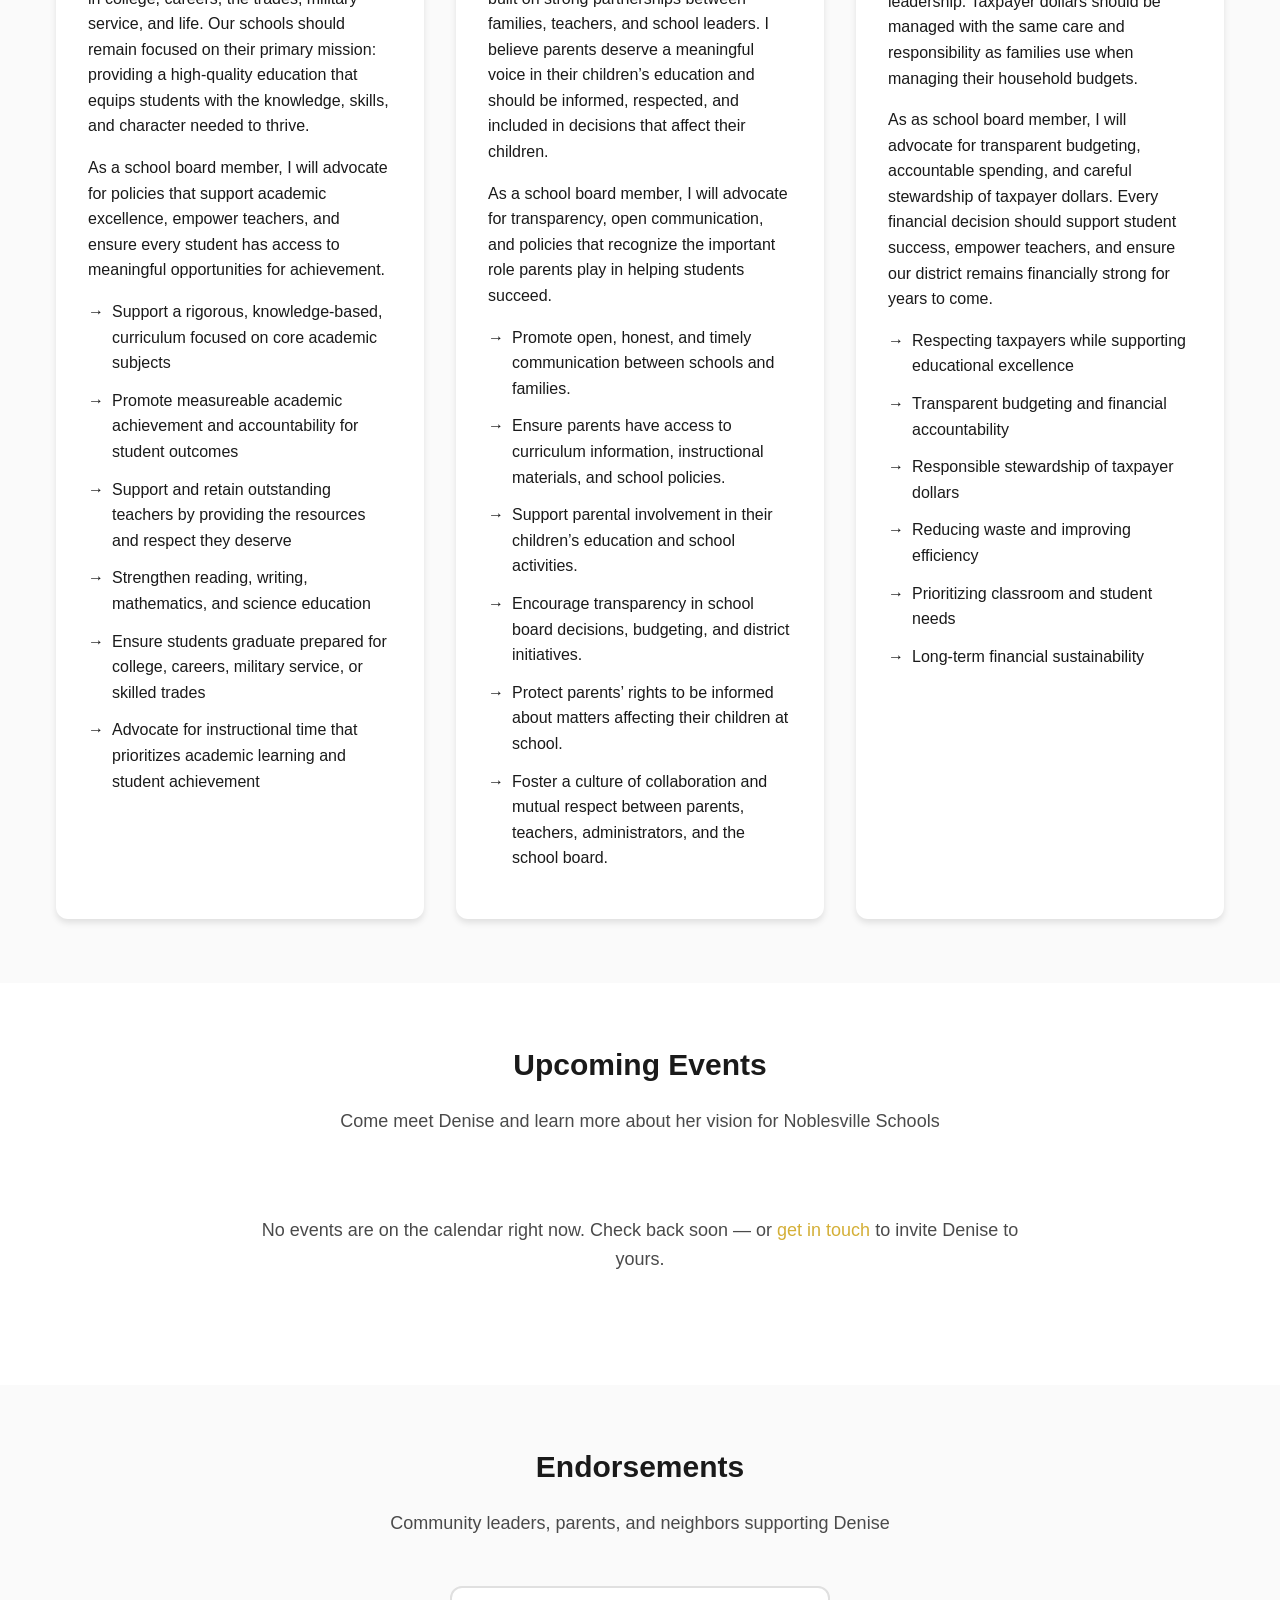
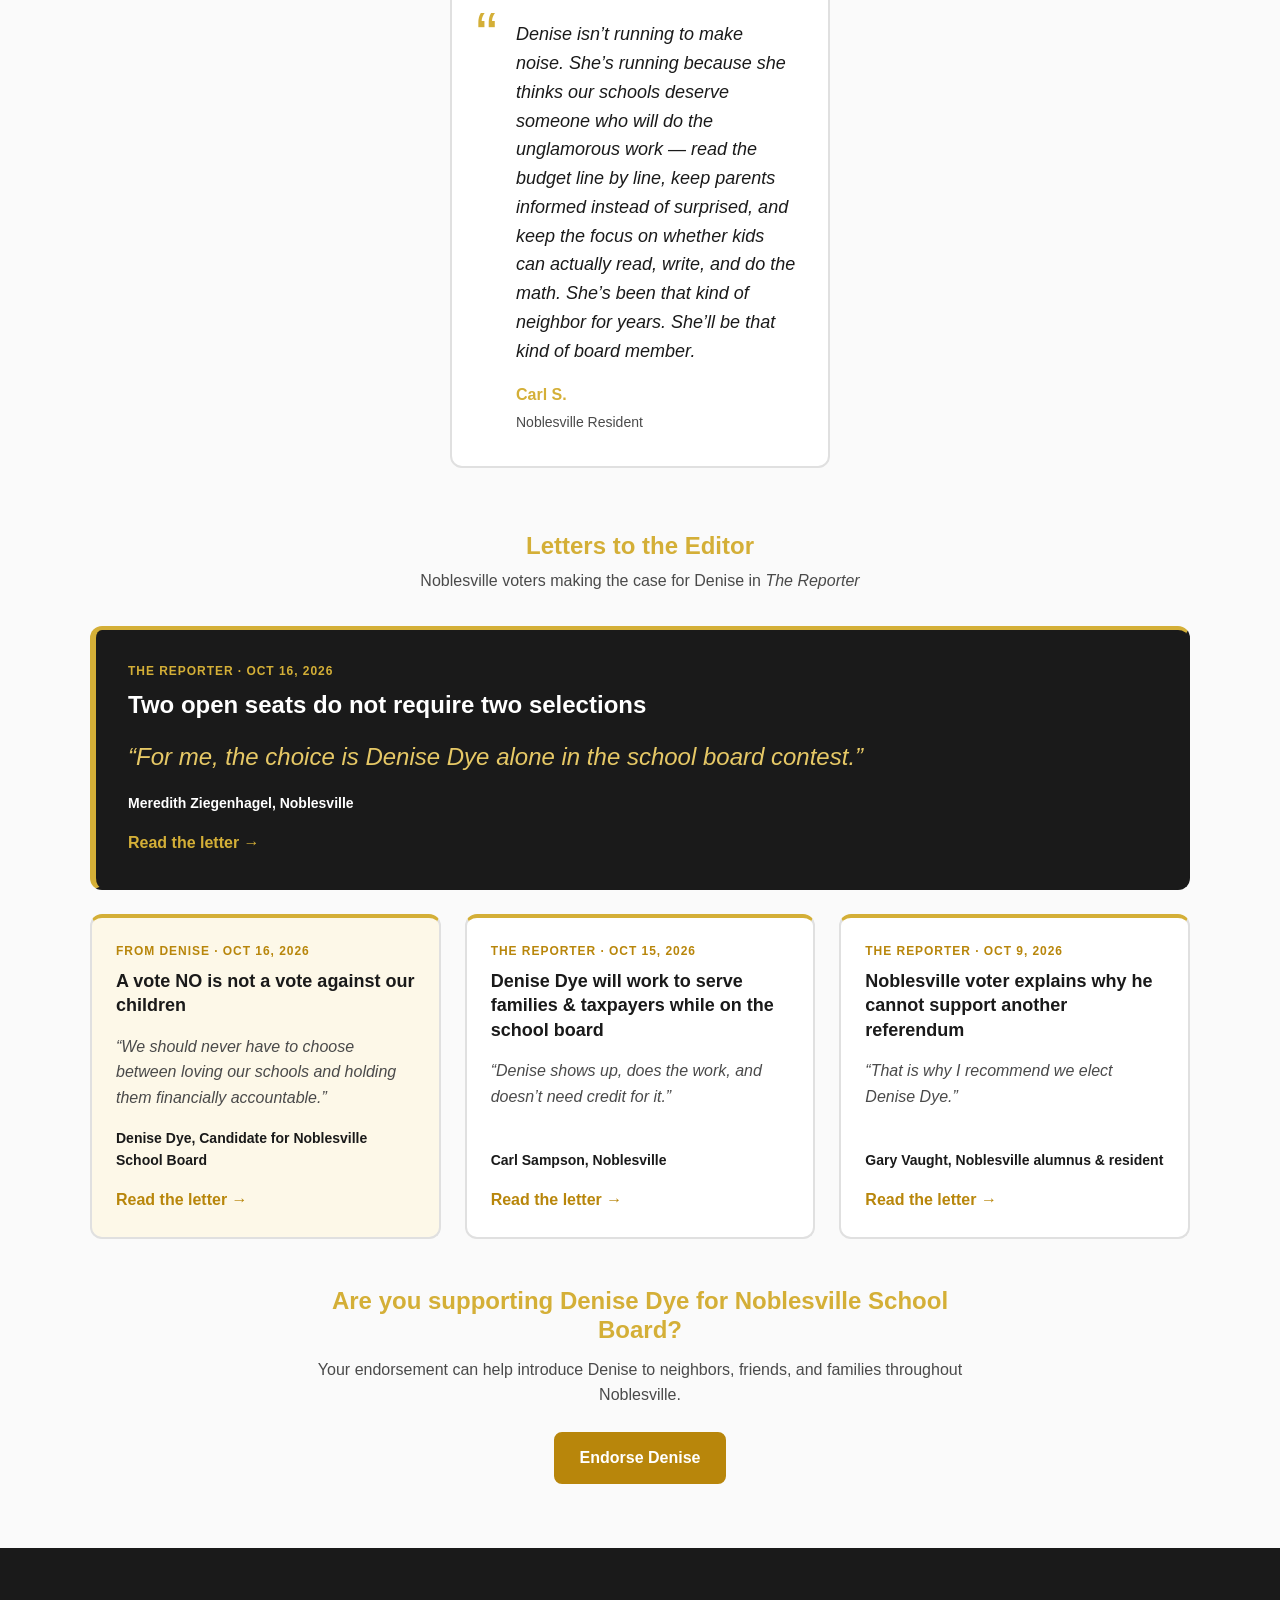
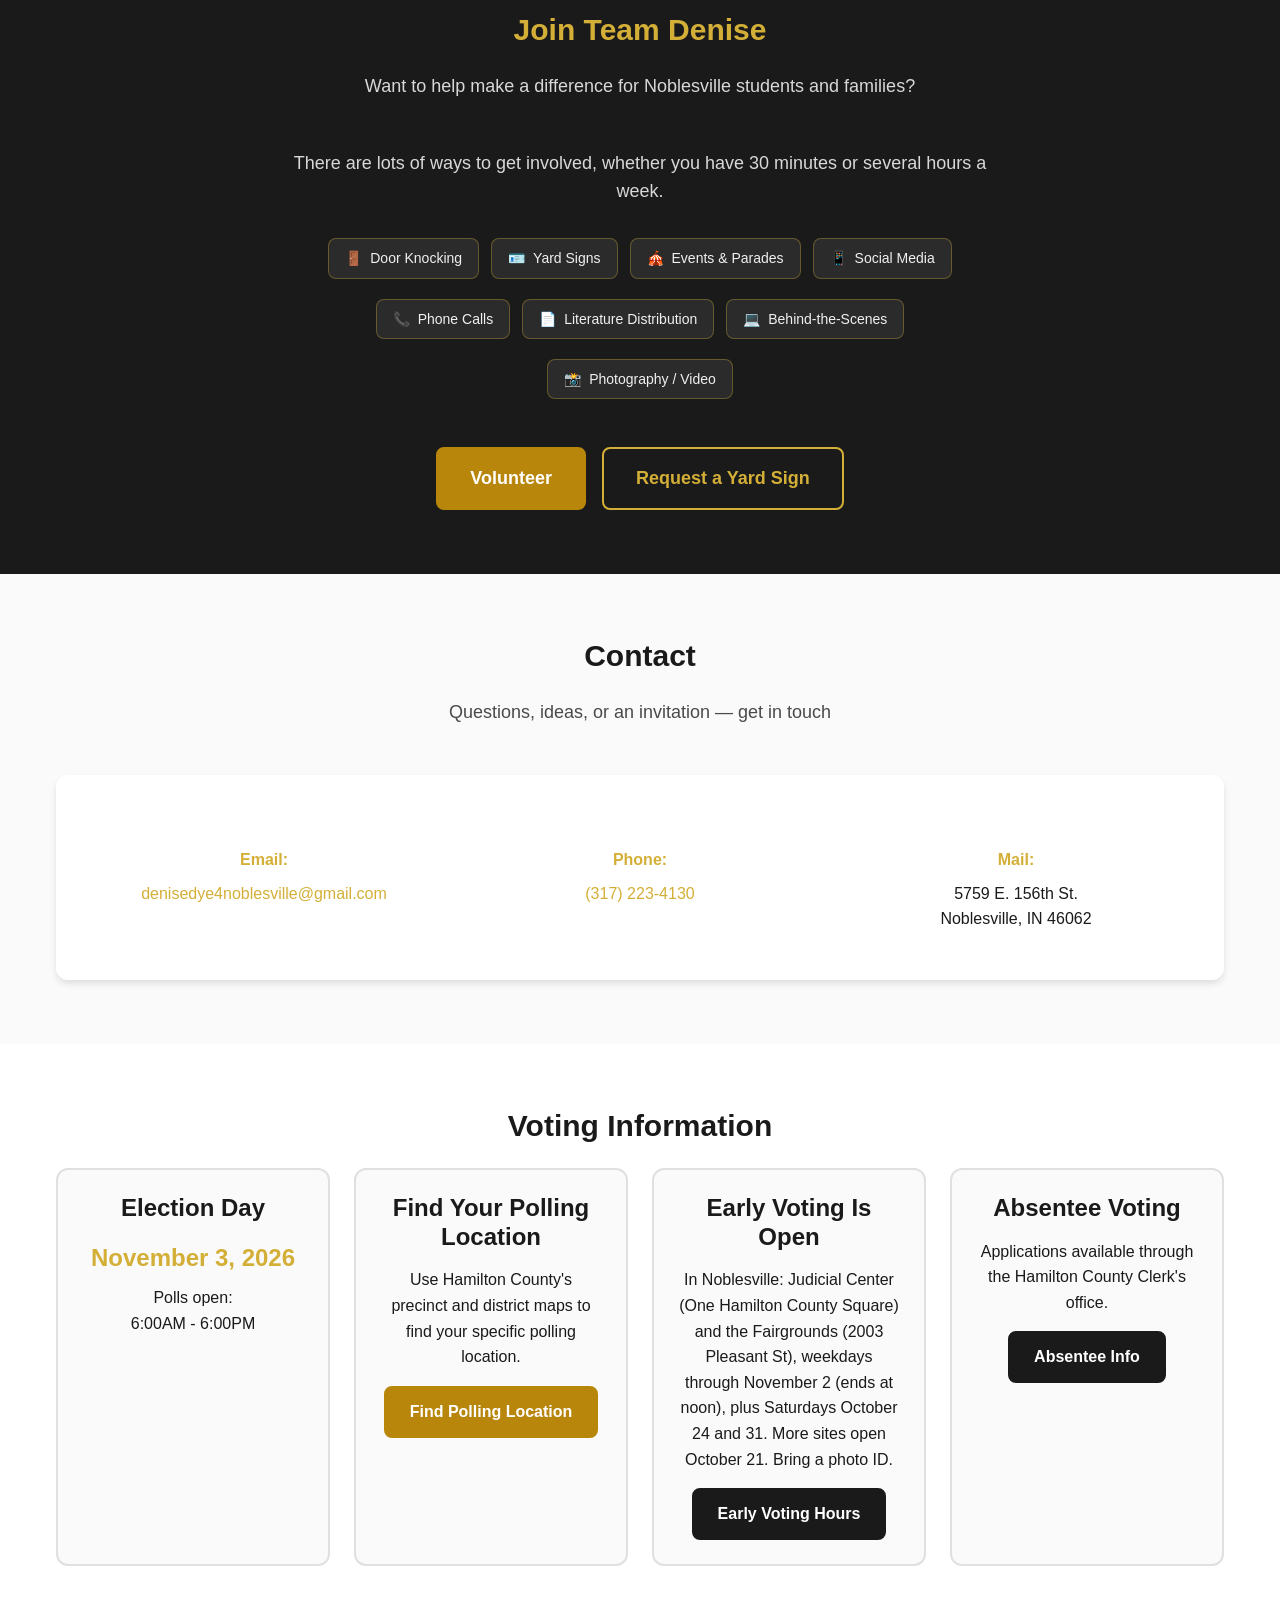
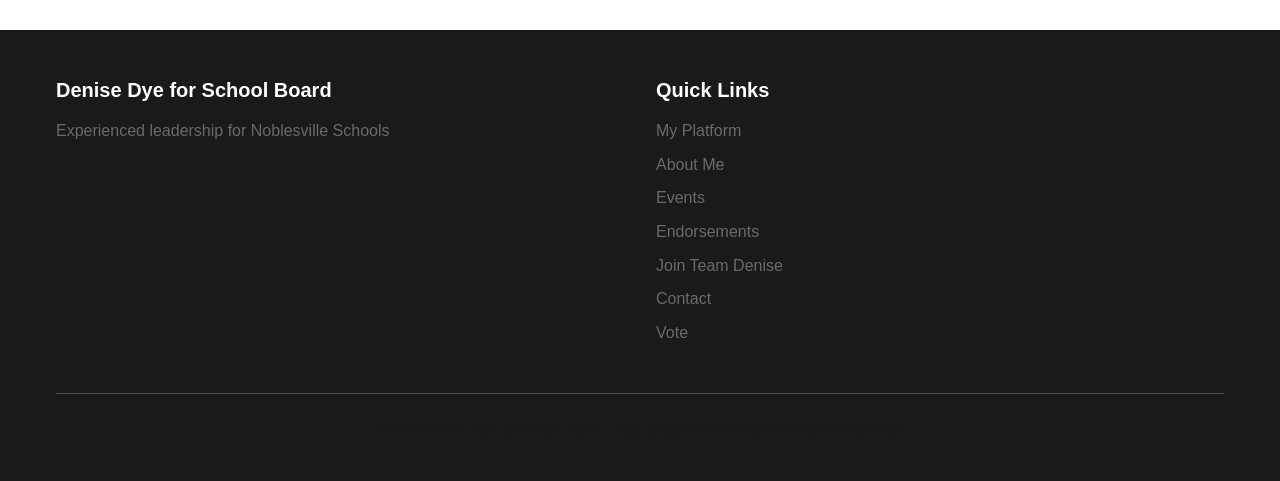
==== commit 1180c0b4: "changes" ====
--- a/index.html
+++ b/index.html
@@ -111,6 +111,7 @@
                     <a href="#join" class="btn btn-secondary">Get Involved</a>
                     <a href="https://venmo.com/u/denisedye4noblesville" class="btn btn-primary" target="_blank" rel="noopener">Support Denise</a>
                 </div>
+                <a href="#letters" class="hero-letters-link">Read what Noblesville voters are writing in <em>The Reporter</em> &rarr;</a>
             </div>
             <!-- Kickoff party photo removed. To restore, uncomment the line below (image lives at images/kickoff-party.jpeg): -->
             <!-- <img src="images/kickoff-party.jpeg" alt="Campaign Kickoff Party" class="hero-image"> -->
@@ -469,6 +470,47 @@
                 -->
             </div>
 
+            <!-- Letters to the Editor. Newest first; the .letter-featured card spans the full
+                 row and gets the gold accent. Quotes must be verbatim from the published letter. -->
+            <div class="letters" id="letters">
+                <h3 class="letters-title">Letters to the Editor</h3>
+                <p class="letters-subtitle">Noblesville voters making the case for Denise in <em>The Reporter</em></p>
+
+                <div class="letters-grid">
+                    <article class="letter-card letter-featured">
+                        <span class="letter-outlet">The Reporter &middot; Oct 16, 2026</span>
+                        <h4><a href="https://readthereporter.com/two-open-seats-do-not-require-two-selections/" target="_blank" rel="noopener">Two open seats do not require two selections</a></h4>
+                        <blockquote>&ldquo;For me, the choice is Denise Dye alone in the school board contest.&rdquo;</blockquote>
+                        <p class="letter-meta">Meredith Ziegenhagel, Noblesville</p>
+                        <a href="https://readthereporter.com/two-open-seats-do-not-require-two-selections/" class="letter-link" target="_blank" rel="noopener">Read the letter &rarr;</a>
+                    </article>
+
+                    <article class="letter-card letter-candidate">
+                        <span class="letter-outlet">From Denise &middot; Oct 16, 2026</span>
+                        <h4><a href="https://readthereporter.com/a-vote-no-is-not-a-vote-against-our-children/" target="_blank" rel="noopener">A vote NO is not a vote against our children</a></h4>
+                        <blockquote>&ldquo;We should never have to choose between loving our schools and holding them financially accountable.&rdquo;</blockquote>
+                        <p class="letter-meta">Denise Dye, Candidate for Noblesville School Board</p>
+                        <a href="https://readthereporter.com/a-vote-no-is-not-a-vote-against-our-children/" class="letter-link" target="_blank" rel="noopener">Read the letter &rarr;</a>
+                    </article>
+
+                    <article class="letter-card">
+                        <span class="letter-outlet">The Reporter &middot; Oct 15, 2026</span>
+                        <h4><a href="https://readthereporter.com/noblesville-voter-denise-dye-will-work-to-serve-families-taxpayers-while-on-the-school-board/" target="_blank" rel="noopener">Denise Dye will work to serve families &amp; taxpayers while on the school board</a></h4>
+                        <blockquote>&ldquo;Denise shows up, does the work, and doesn&rsquo;t need credit for it.&rdquo;</blockquote>
+                        <p class="letter-meta">Carl Sampson, Noblesville</p>
+                        <a href="https://readthereporter.com/noblesville-voter-denise-dye-will-work-to-serve-families-taxpayers-while-on-the-school-board/" class="letter-link" target="_blank" rel="noopener">Read the letter &rarr;</a>
+                    </article>
+
+                    <article class="letter-card">
+                        <span class="letter-outlet">The Reporter &middot; Oct 9, 2026</span>
+                        <h4><a href="https://readthereporter.com/noblesville-voter-explains-why-he-cannot-support-another-referendum/" target="_blank" rel="noopener">Noblesville voter explains why he cannot support another referendum</a></h4>
+                        <blockquote>&ldquo;That is why I recommend we elect Denise Dye.&rdquo;</blockquote>
+                        <p class="letter-meta">Gary Vaught, Noblesville alumnus &amp; resident</p>
+                        <a href="https://readthereporter.com/noblesville-voter-explains-why-he-cannot-support-another-referendum/" class="letter-link" target="_blank" rel="noopener">Read the letter &rarr;</a>
+                    </article>
+                </div>
+            </div>
+
             <div class="endorsement-cta">
                 <h3>Are you supporting Denise Dye for Noblesville School Board?</h3>
                 <p>Your endorsement can help introduce Denise to neighbors, friends, and families throughout Noblesville.</p>
--- a/css/main.css
+++ b/css/main.css
@@ -664,6 +664,151 @@
   border: 2px solid var(--border);
 }
 
+/* Letters to the Editor (inside #endorsements) */
+.letters {
+  margin-top: var(--space-16);
+}
+
+.letters-title {
+  text-align: center;
+  color: var(--primary);
+  margin-bottom: var(--space-2);
+}
+
+.letters-subtitle {
+  text-align: center;
+  color: var(--text-light);
+  margin-bottom: var(--space-8);
+}
+
+.letters-grid {
+  display: grid;
+  grid-template-columns: repeat(3, 1fr);
+  gap: var(--space-6);
+  max-width: 1100px;
+  margin: 0 auto;
+}
+
+.letter-card {
+  display: flex;
+  flex-direction: column;
+  background-color: var(--card-bg);
+  padding: var(--space-6);
+  border-radius: var(--border-radius-lg);
+  border: 2px solid var(--border);
+  border-top: 4px solid var(--primary);
+  transition: border-color 0.2s ease, box-shadow 0.2s ease;
+}
+
+.letter-card:hover {
+  border-color: var(--primary);
+  box-shadow: 0 8px 24px var(--shadow-hover);
+}
+
+.letter-outlet {
+  font-size: var(--font-size-xs);
+  font-weight: 700;
+  letter-spacing: 0.08em;
+  text-transform: uppercase;
+  color: var(--accent);
+  margin-bottom: var(--space-2);
+}
+
+.letter-card h4 {
+  font-size: var(--font-size-lg);
+  line-height: 1.35;
+  margin-bottom: var(--space-4);
+}
+
+.letter-card h4 a {
+  color: var(--text);
+  text-decoration: none;
+}
+
+.letter-card h4 a:hover {
+  color: var(--accent);
+  text-decoration: underline;
+}
+
+.letter-card blockquote {
+  font-style: italic;
+  line-height: 1.6;
+  color: var(--text-light);
+  margin-bottom: var(--space-4);
+  flex-grow: 1;
+}
+
+.letter-meta {
+  font-weight: 600;
+  font-size: var(--font-size-sm);
+  margin-bottom: var(--space-4);
+}
+
+.letter-link {
+  font-weight: 600;
+  color: var(--accent);
+  text-decoration: none;
+  align-self: flex-start;
+}
+
+.letter-link:hover {
+  text-decoration: underline;
+}
+
+/* Featured letter: full row, dark band, larger pull quote */
+.letter-featured {
+  grid-column: 1 / -1;
+  background-color: var(--secondary);
+  border-color: var(--secondary);
+  border-top-color: var(--primary);
+  border-left: 6px solid var(--primary);
+  padding: var(--space-8);
+}
+
+.letter-featured .letter-outlet,
+.letter-featured .letter-link {
+  color: var(--primary);
+}
+
+.letter-featured h4 {
+  font-size: var(--font-size-2xl);
+}
+
+.letter-featured h4 a {
+  color: white;
+}
+
+.letter-featured h4 a:hover {
+  color: var(--primary-light);
+}
+
+.letter-featured blockquote {
+  font-size: var(--font-size-2xl);
+  color: var(--primary-light);
+}
+
+.letter-featured .letter-meta {
+  color: white;
+}
+
+/* Candidate's own letter: set apart from voter letters */
+.letter-candidate {
+  background-color: #fdf8e8;
+}
+
+.hero-letters-link {
+  display: inline-block;
+  margin-top: var(--space-6);
+  color: var(--primary-light);
+  font-weight: 600;
+  text-decoration: underline;
+  text-underline-offset: 4px;
+}
+
+.hero-letters-link:hover {
+  color: white;
+}
+
 /* Events Section */
 .events {
   background-color: white;
@@ -1115,6 +1260,14 @@
     gap: var(--space-4);
   }
 
+  .letters-grid {
+    grid-template-columns: 1fr;
+  }
+
+  .letter-featured blockquote {
+    font-size: var(--font-size-xl);
+  }
+
   .newsletter-form {
     flex-direction: column;
   }
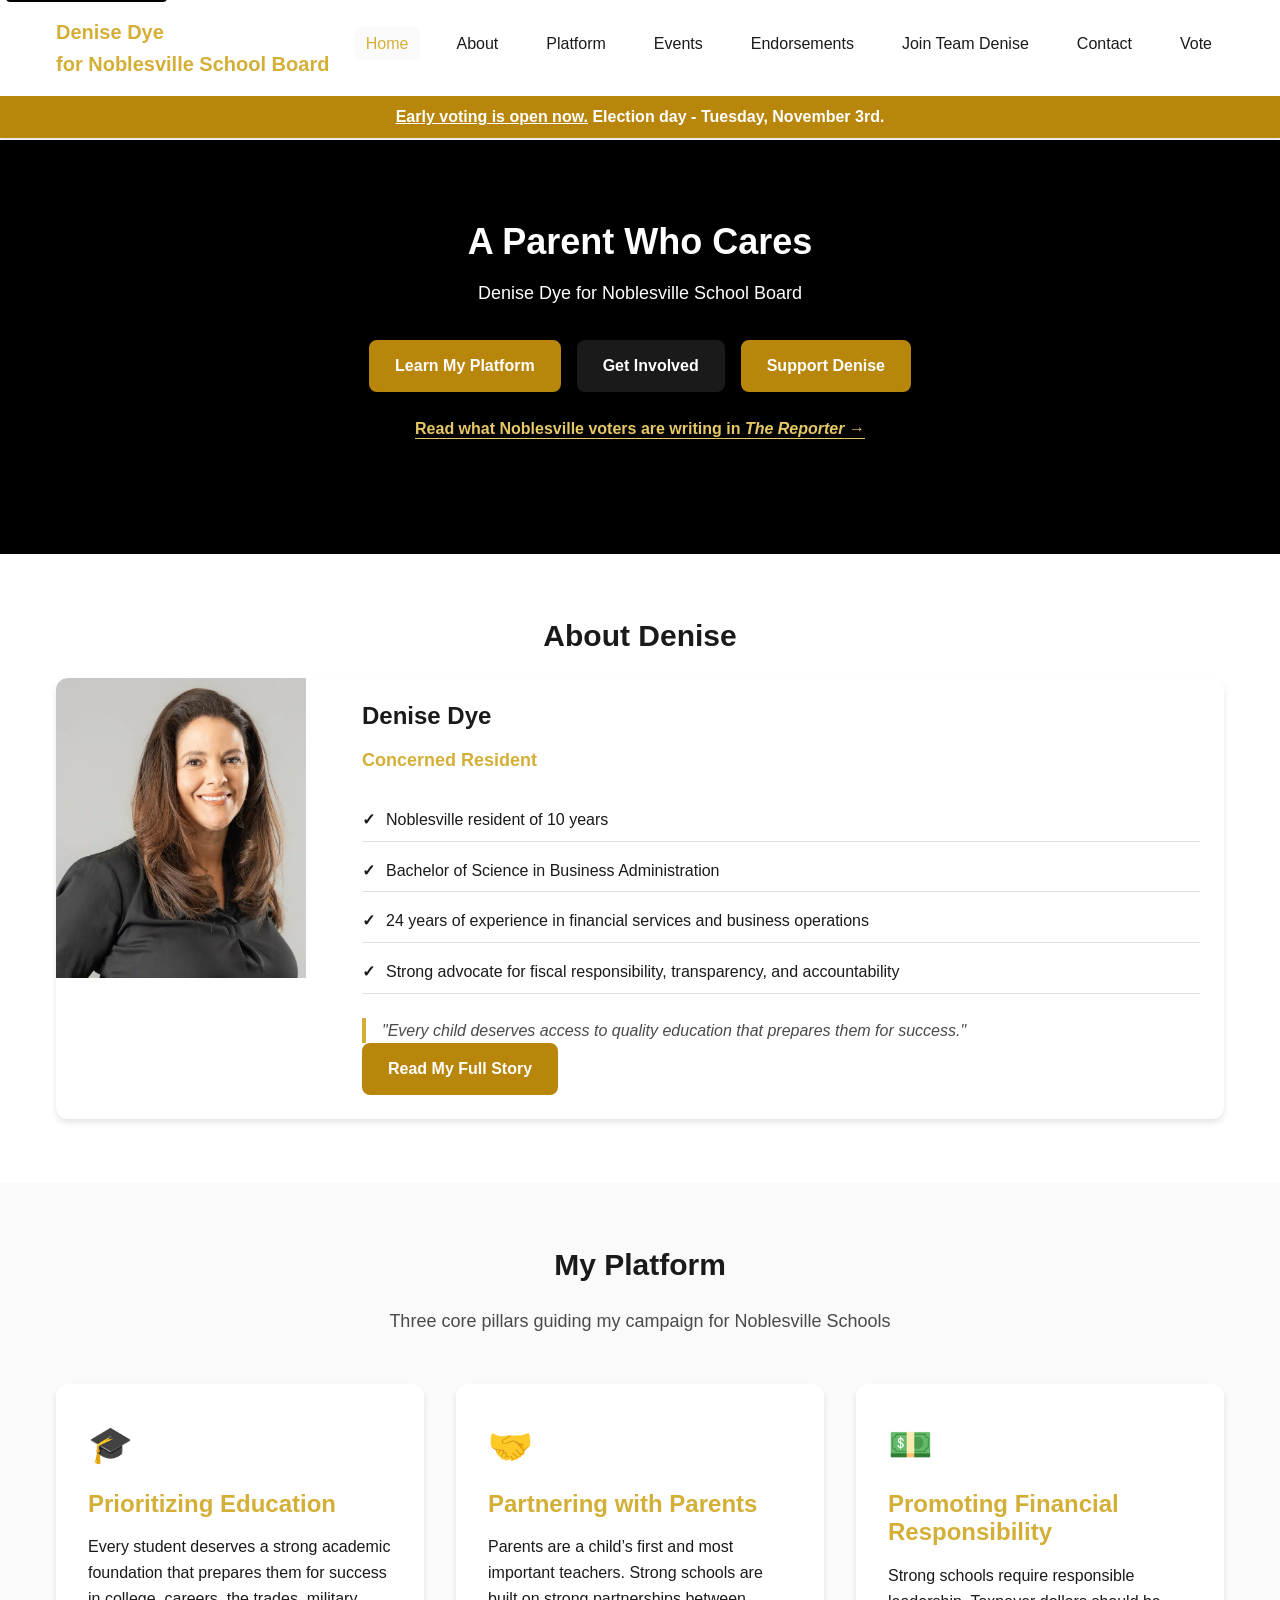
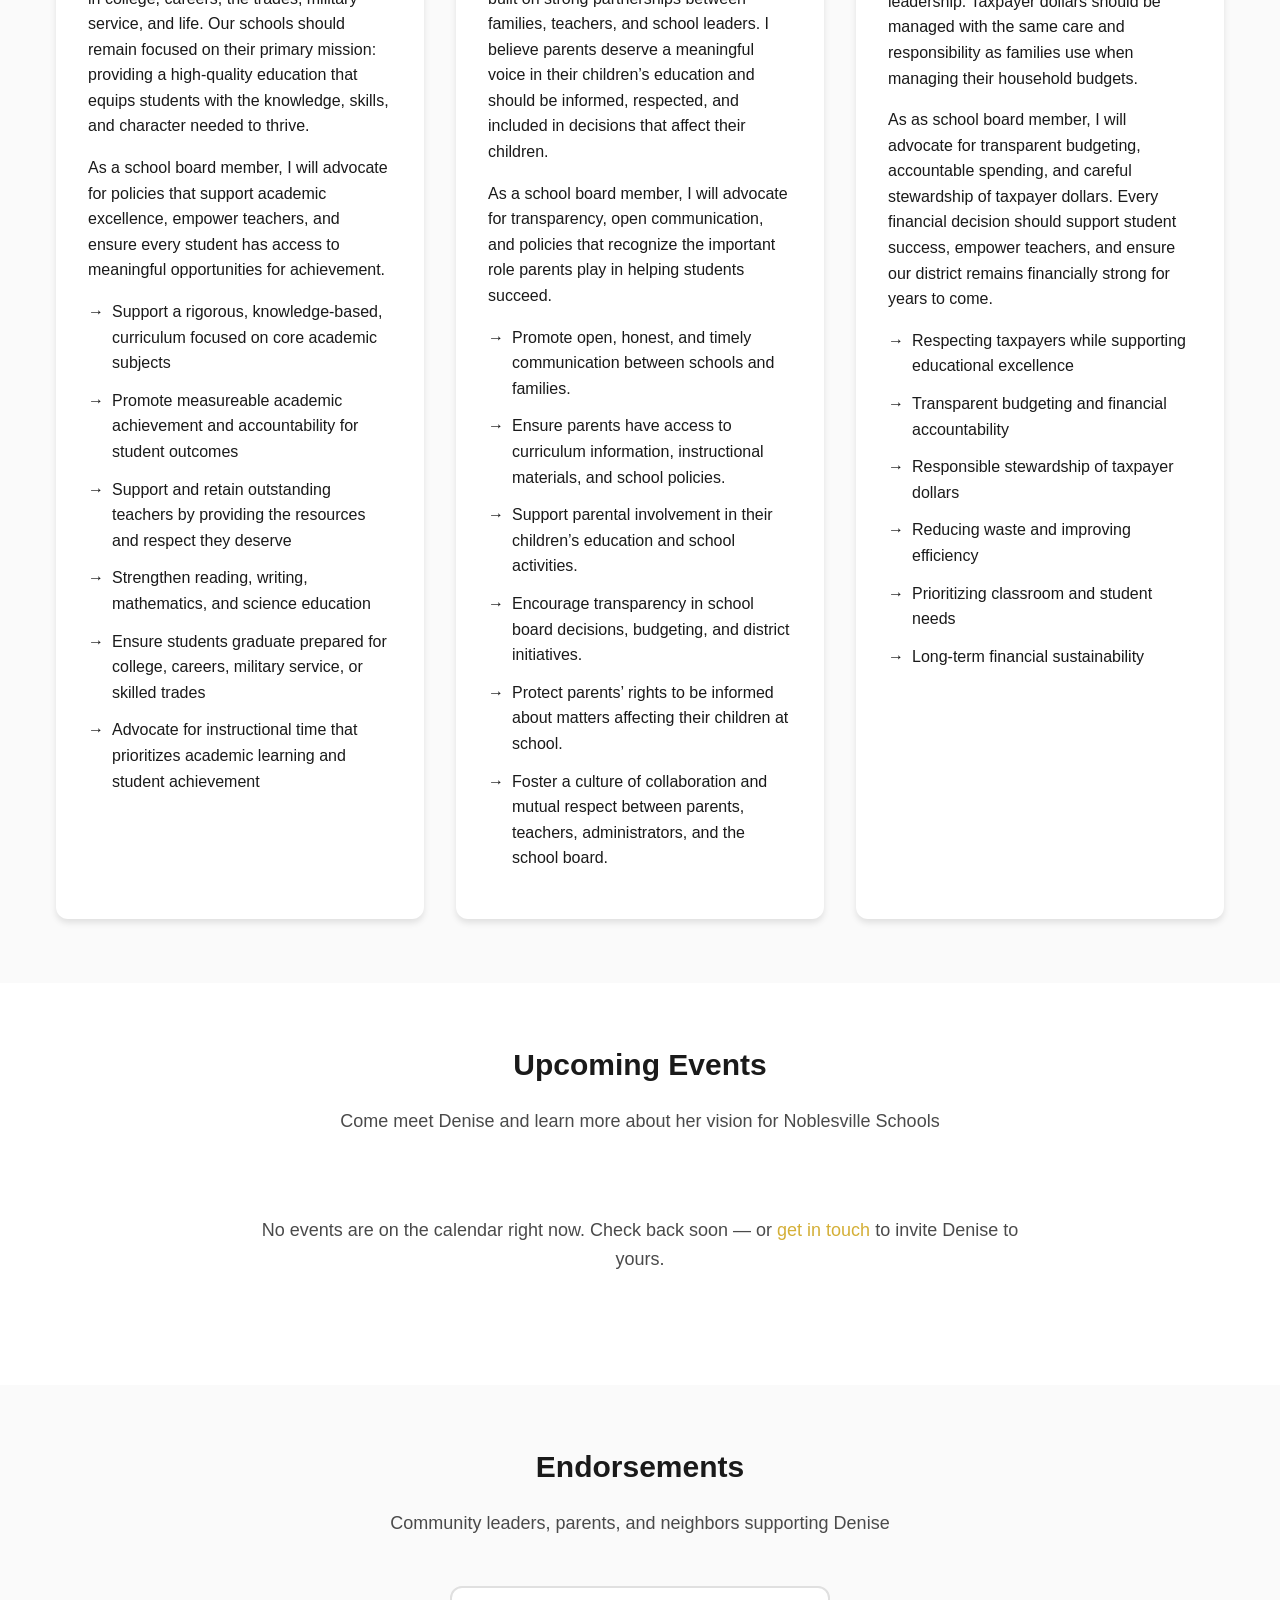
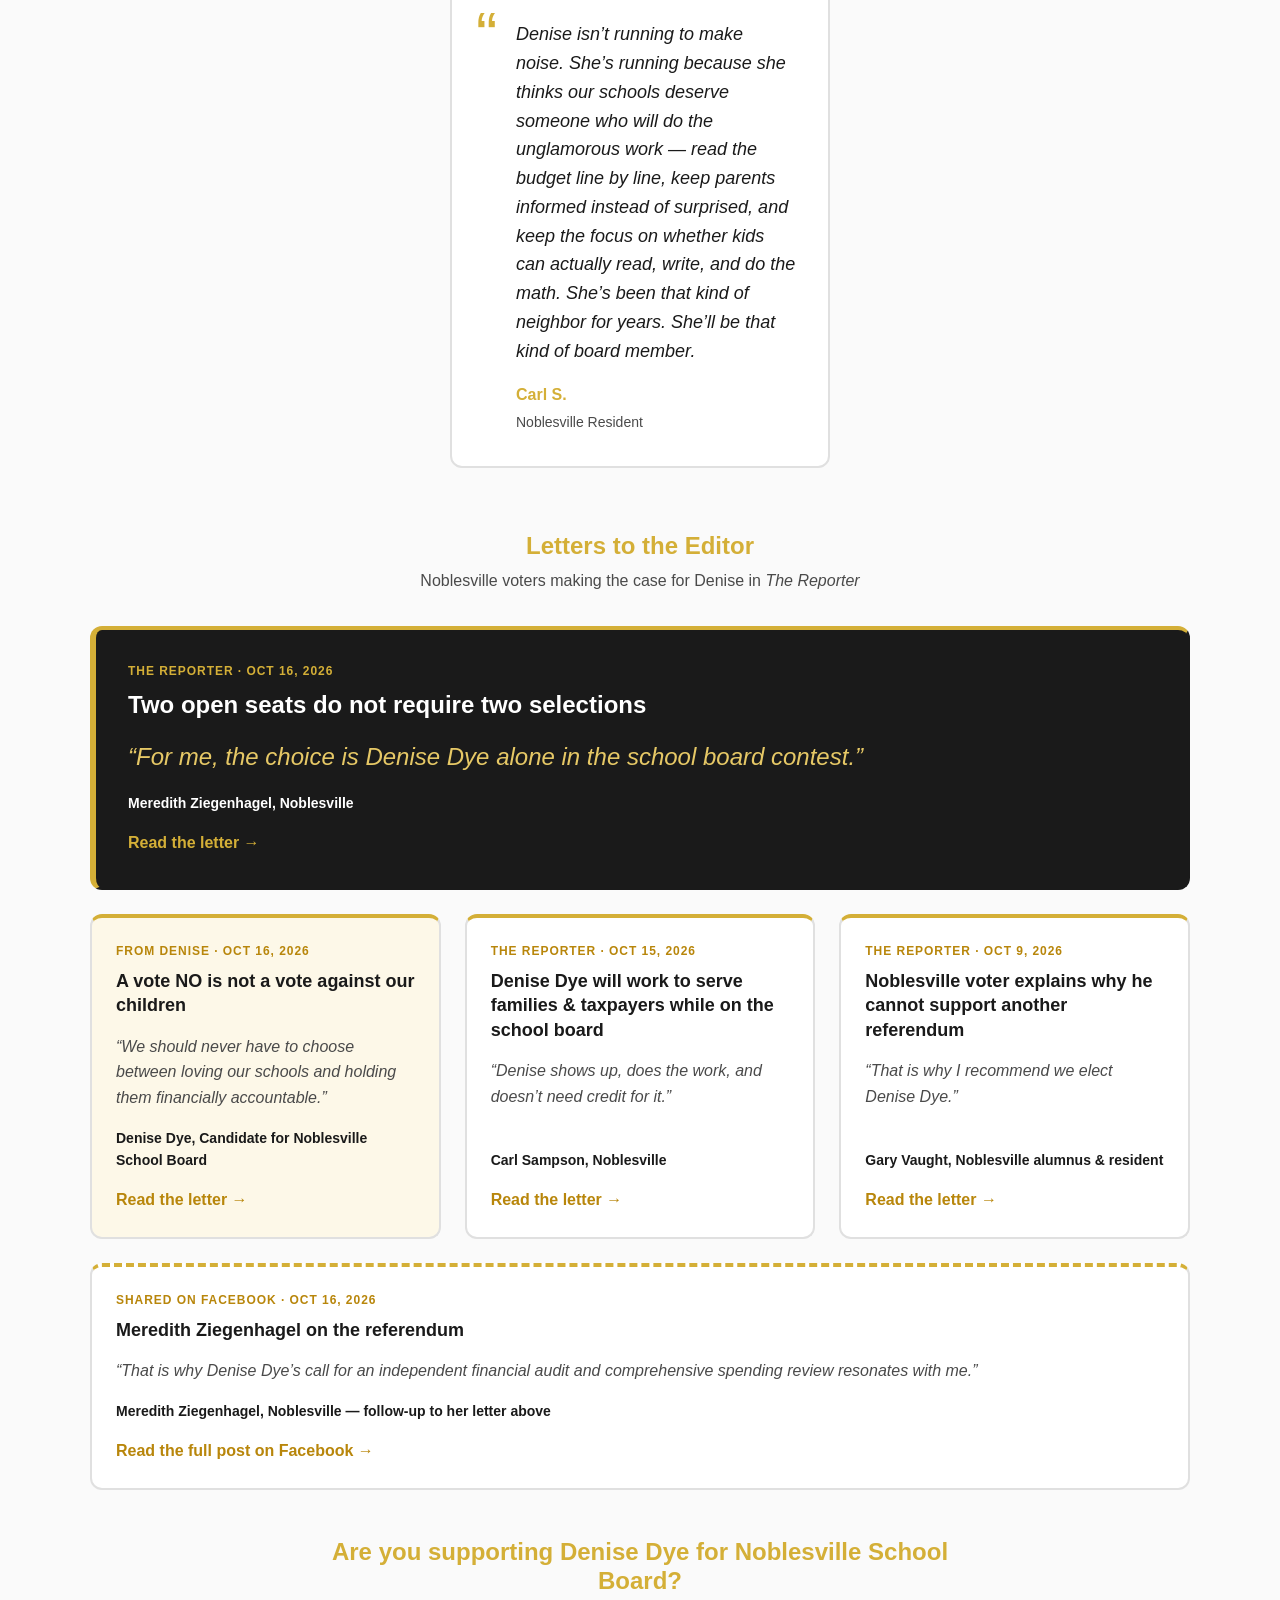
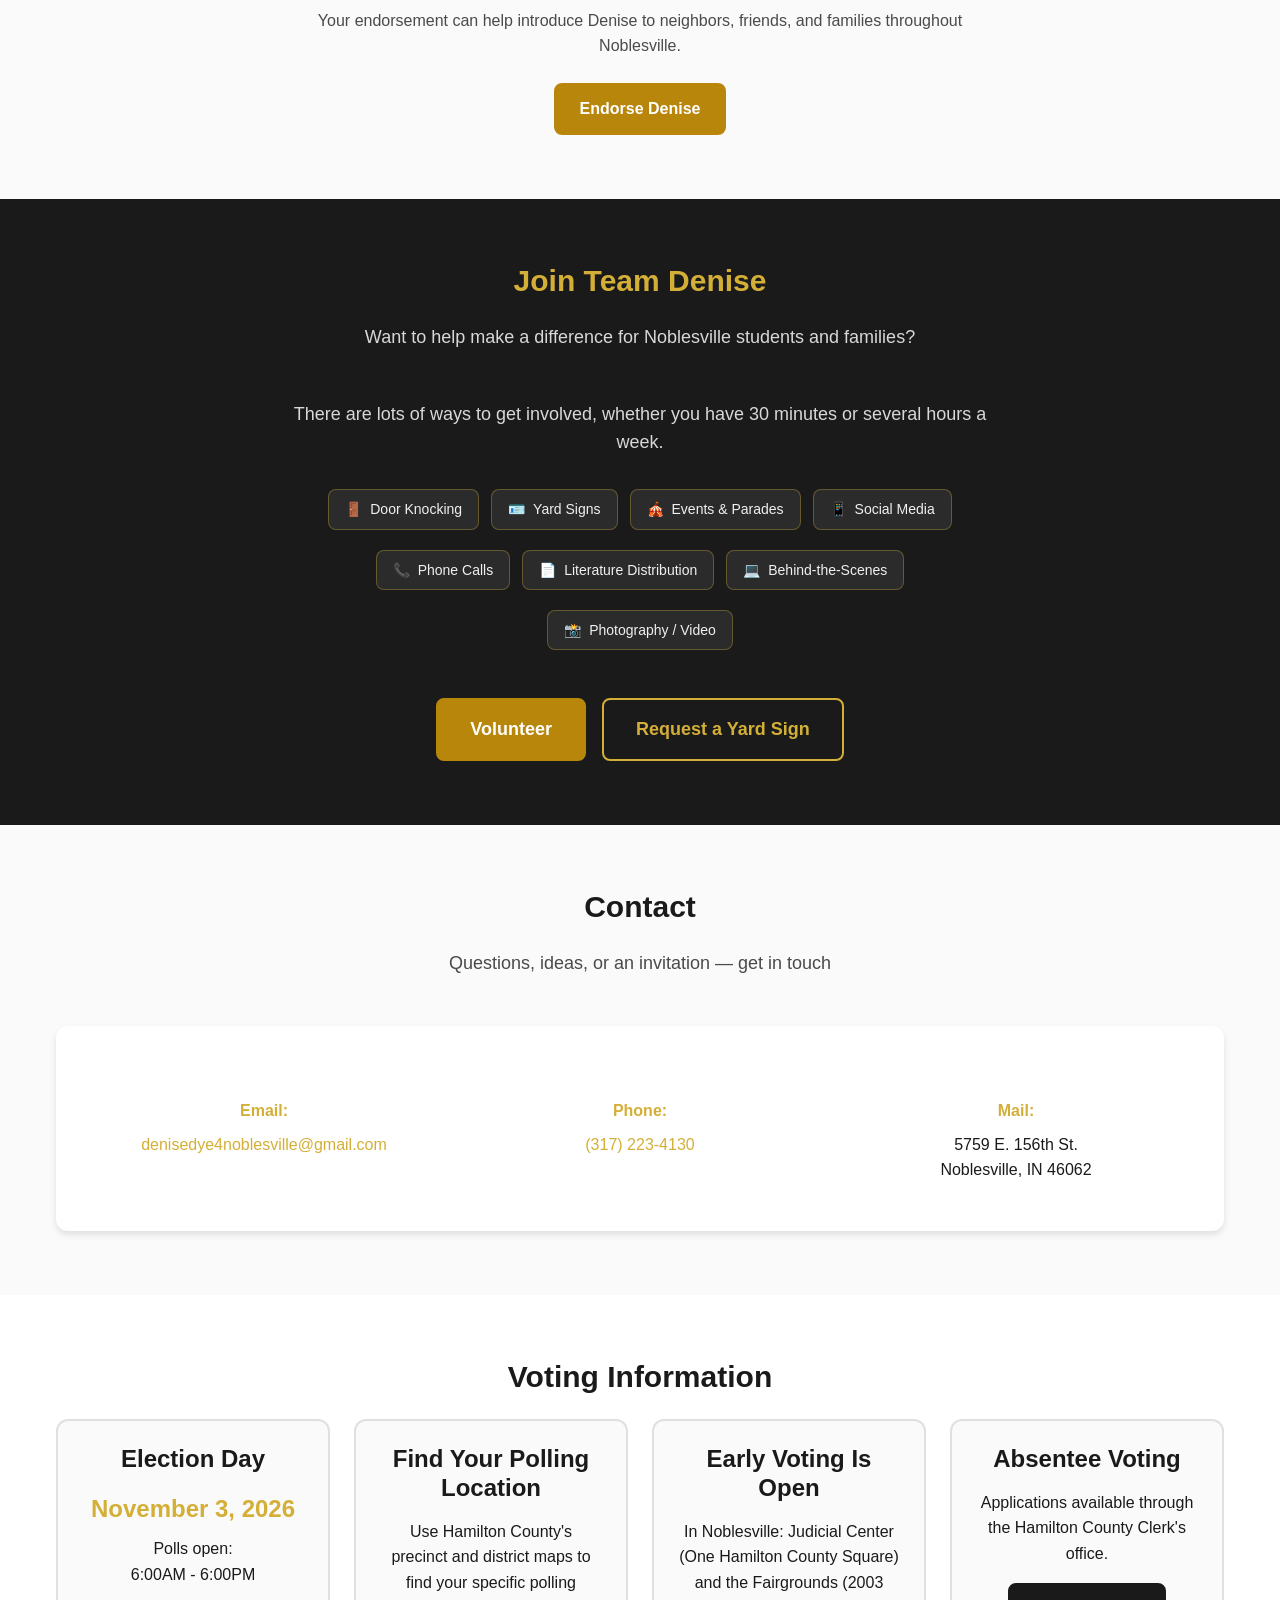
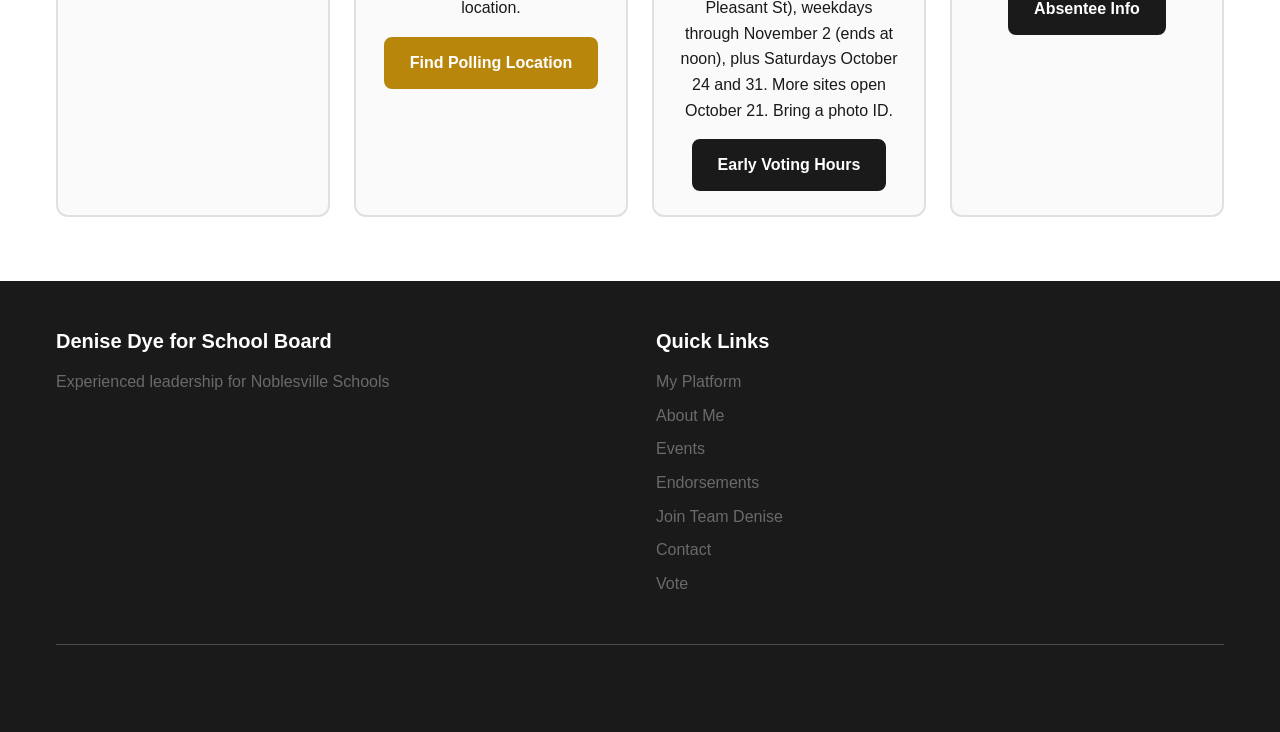
==== commit 531bbfbf: "changes" ====
--- a/index.html
+++ b/index.html
@@ -508,6 +508,16 @@
                         <p class="letter-meta">Gary Vaught, Noblesville alumnus &amp; resident</p>
                         <a href="https://readthereporter.com/noblesville-voter-explains-why-he-cannot-support-another-referendum/" class="letter-link" target="_blank" rel="noopener">Read the letter &rarr;</a>
                     </article>
+
+                    <!-- Social posts: linked, not embedded. The CSP has no frame-src for
+                         facebook.com, so an iframe embed would render blank. -->
+                    <article class="letter-card letter-social">
+                        <span class="letter-outlet">Shared on Facebook &middot; Oct 16, 2026</span>
+                        <h4><a href="https://www.facebook.com/msziegenhagel/posts/pfbid02CNwJQ9ZMWgaA5MHYspaNGLEUqWM6tSA4bucANCVK9rqPPexVAKMBN3b4twZNKLrXl" target="_blank" rel="noopener">Meredith Ziegenhagel on the referendum</a></h4>
+                        <blockquote>&ldquo;That is why Denise Dye&rsquo;s call for an independent financial audit and comprehensive spending review resonates with me.&rdquo;</blockquote>
+                        <p class="letter-meta">Meredith Ziegenhagel, Noblesville &mdash; follow-up to her letter above</p>
+                        <a href="https://www.facebook.com/msziegenhagel/posts/pfbid02CNwJQ9ZMWgaA5MHYspaNGLEUqWM6tSA4bucANCVK9rqPPexVAKMBN3b4twZNKLrXl" class="letter-link" target="_blank" rel="noopener">Read the full post on Facebook &rarr;</a>
+                    </article>
                 </div>
             </div>
 
--- a/css/main.css
+++ b/css/main.css
@@ -796,6 +796,12 @@
   background-color: #fdf8e8;
 }
 
+/* Social post: full row under the letters, dashed top rule sets it apart from print letters */
+.letter-social {
+  grid-column: 1 / -1;
+  border-top-style: dashed;
+}
+
 .hero-letters-link {
   display: inline-block;
   margin-top: var(--space-6);
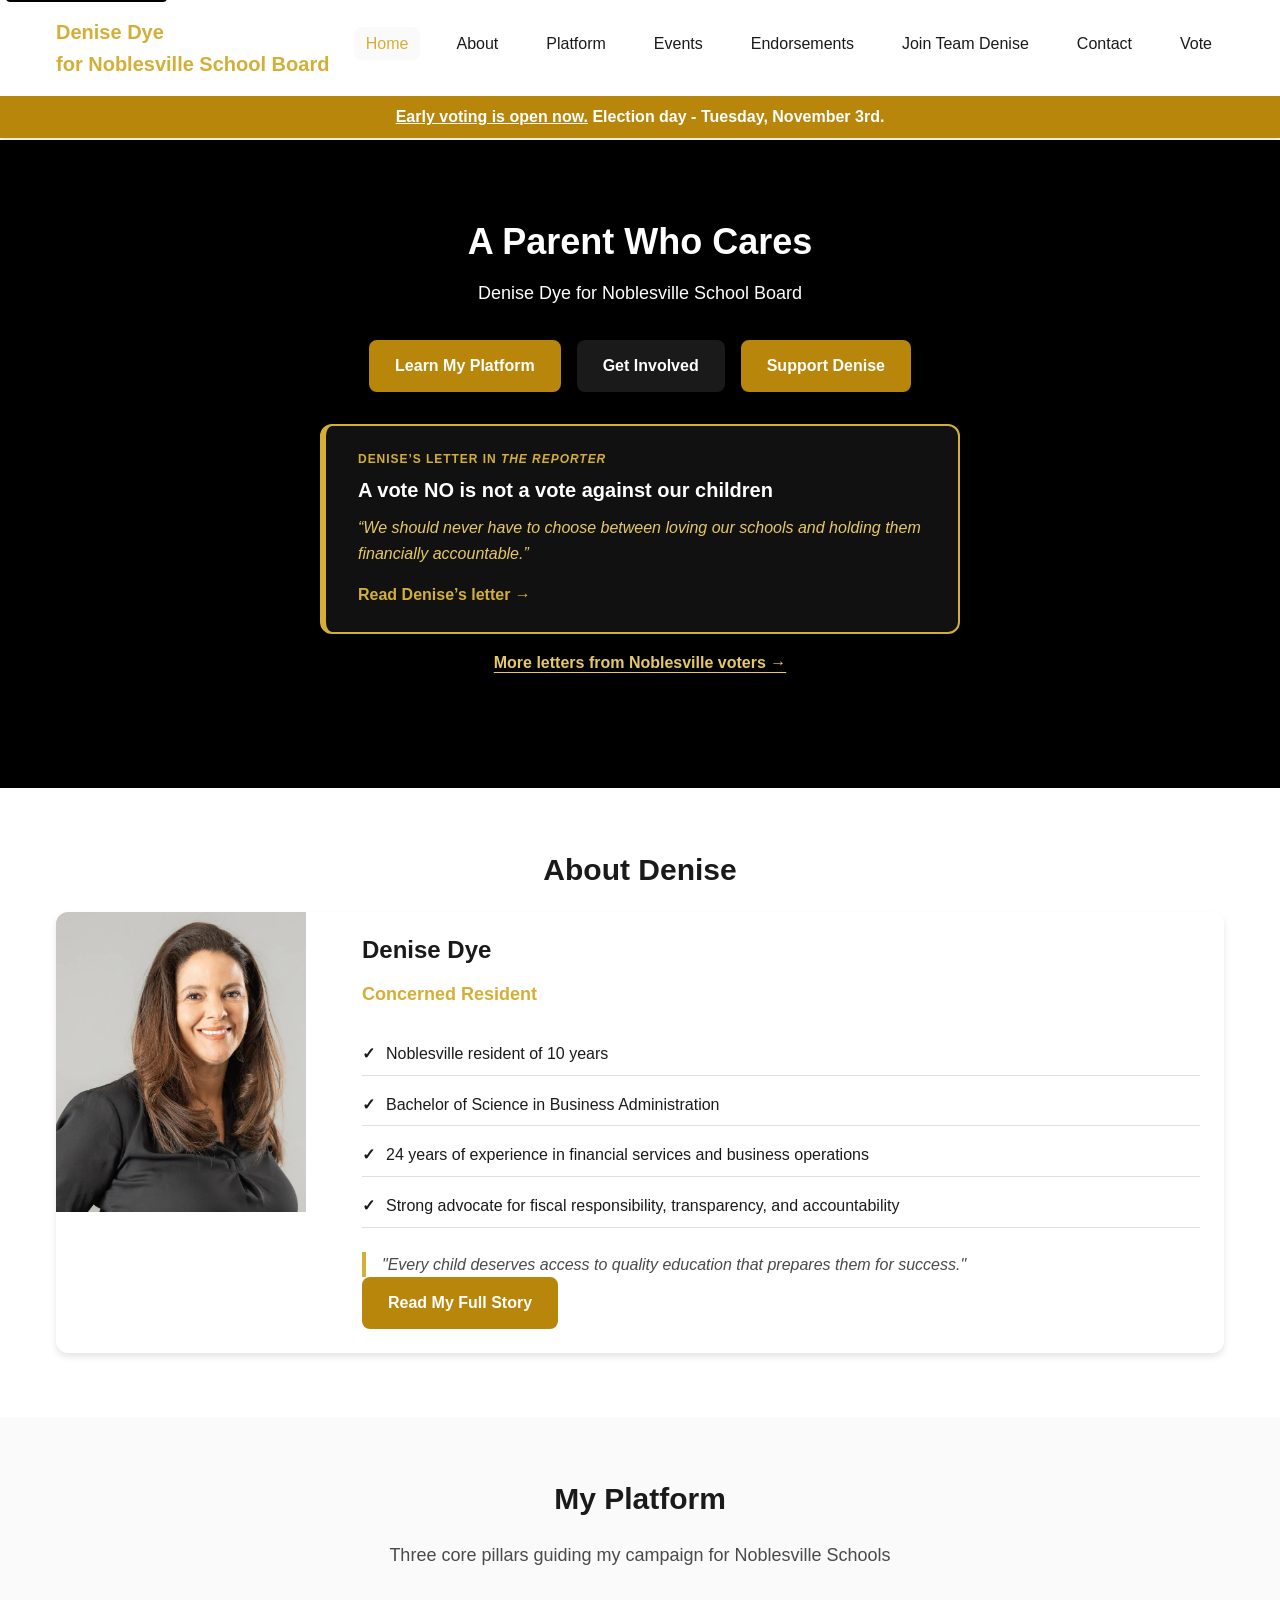
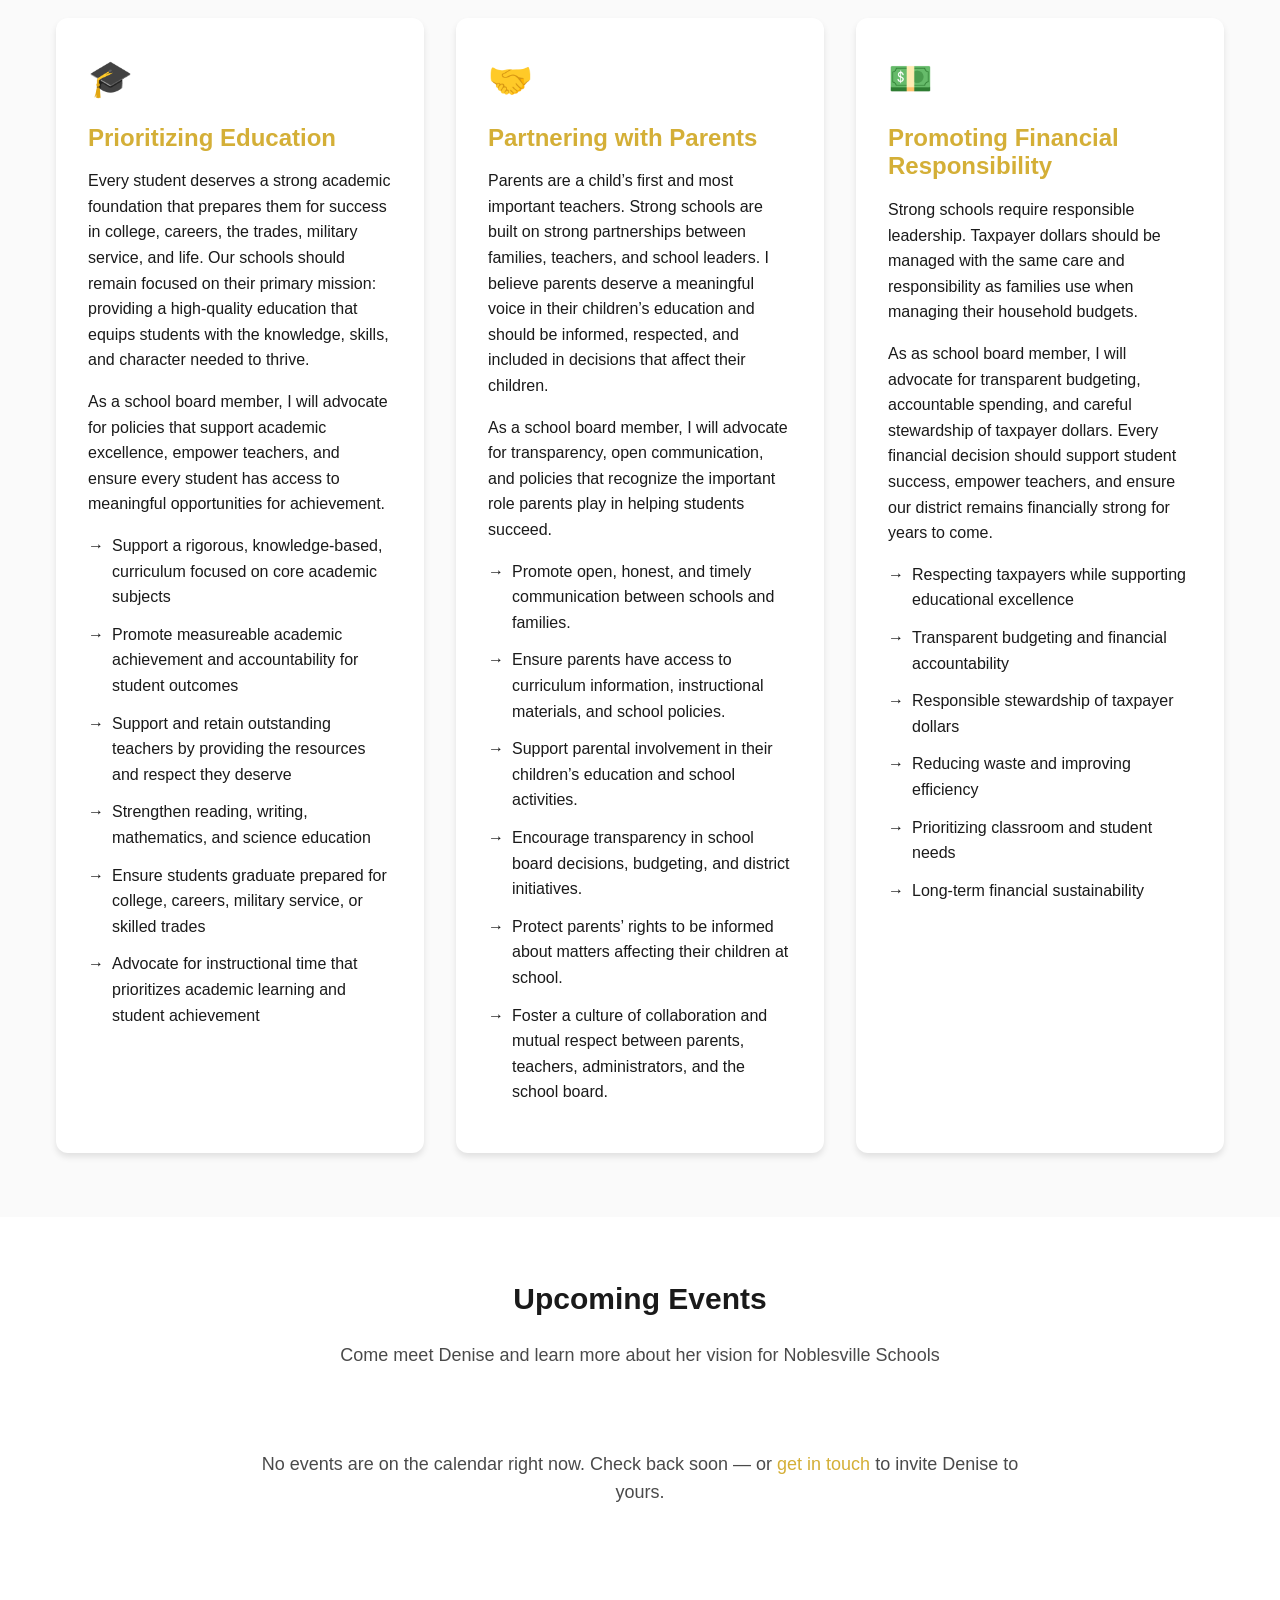
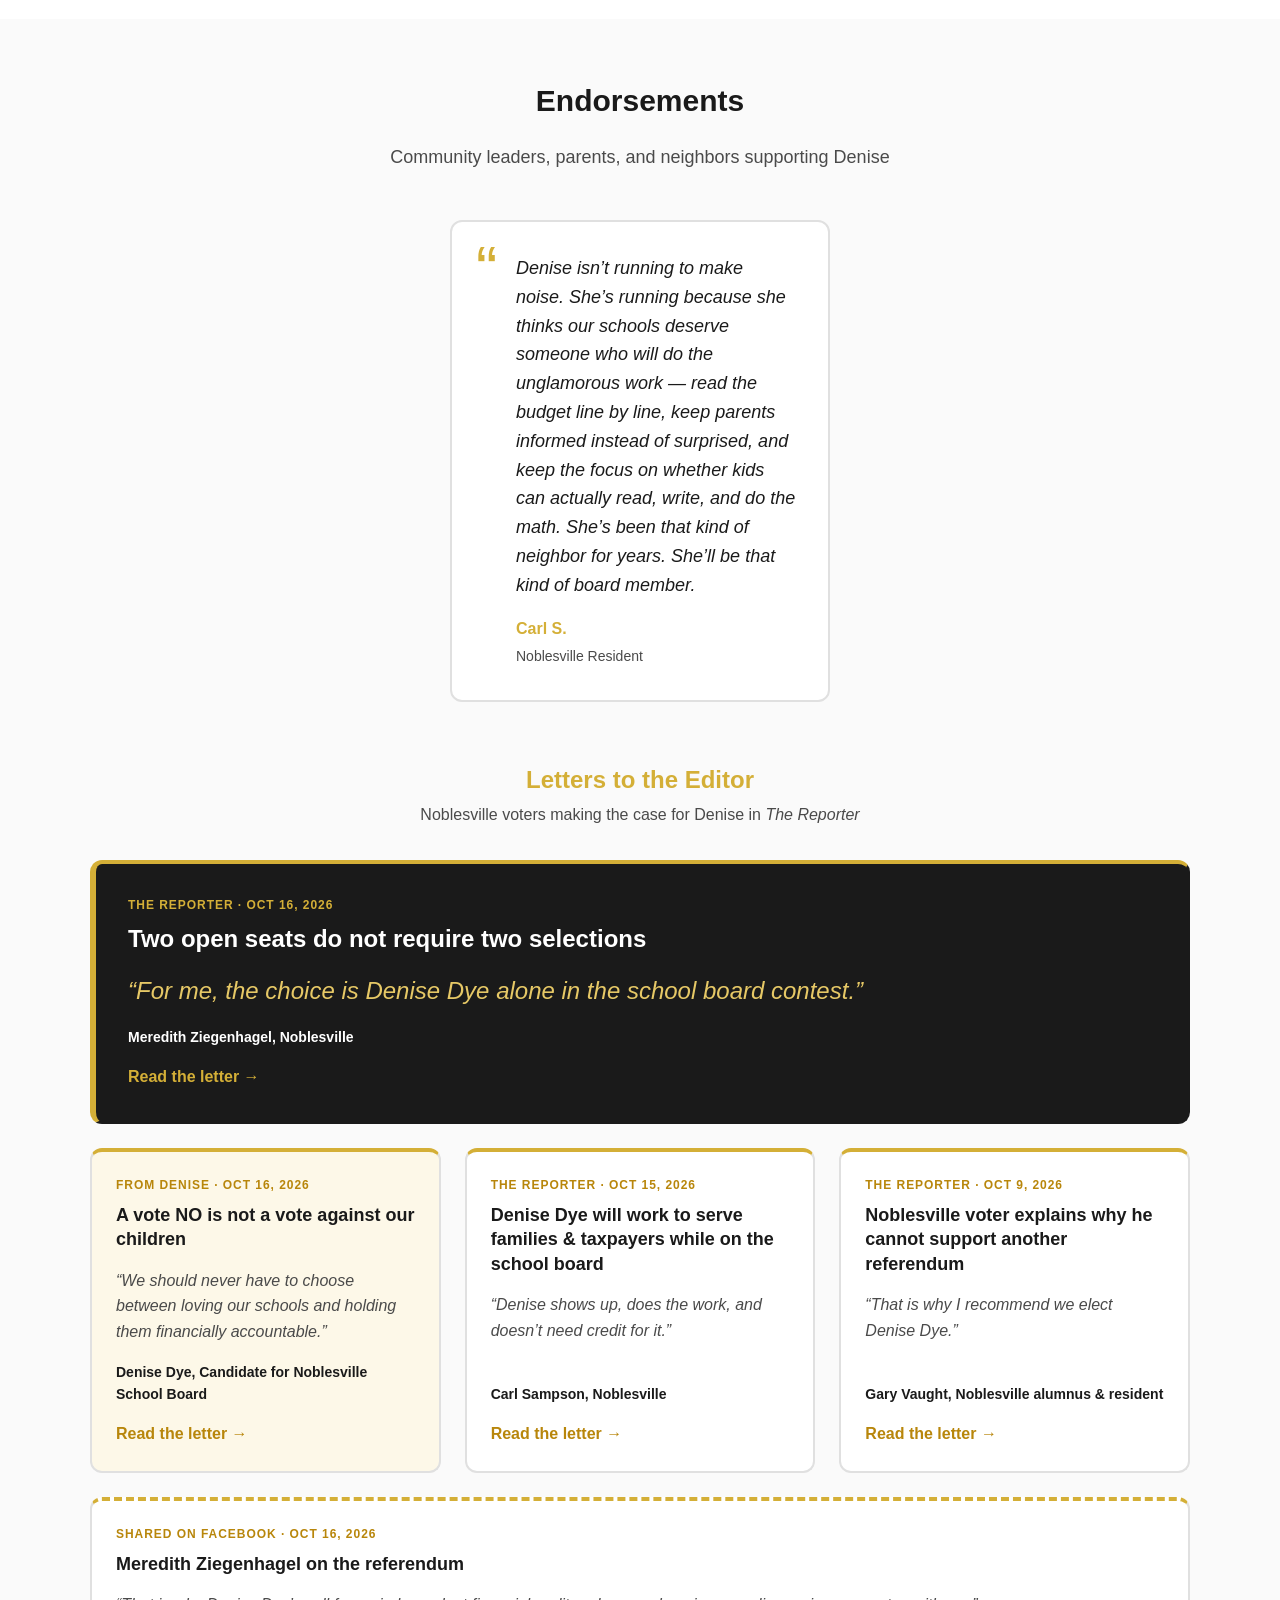
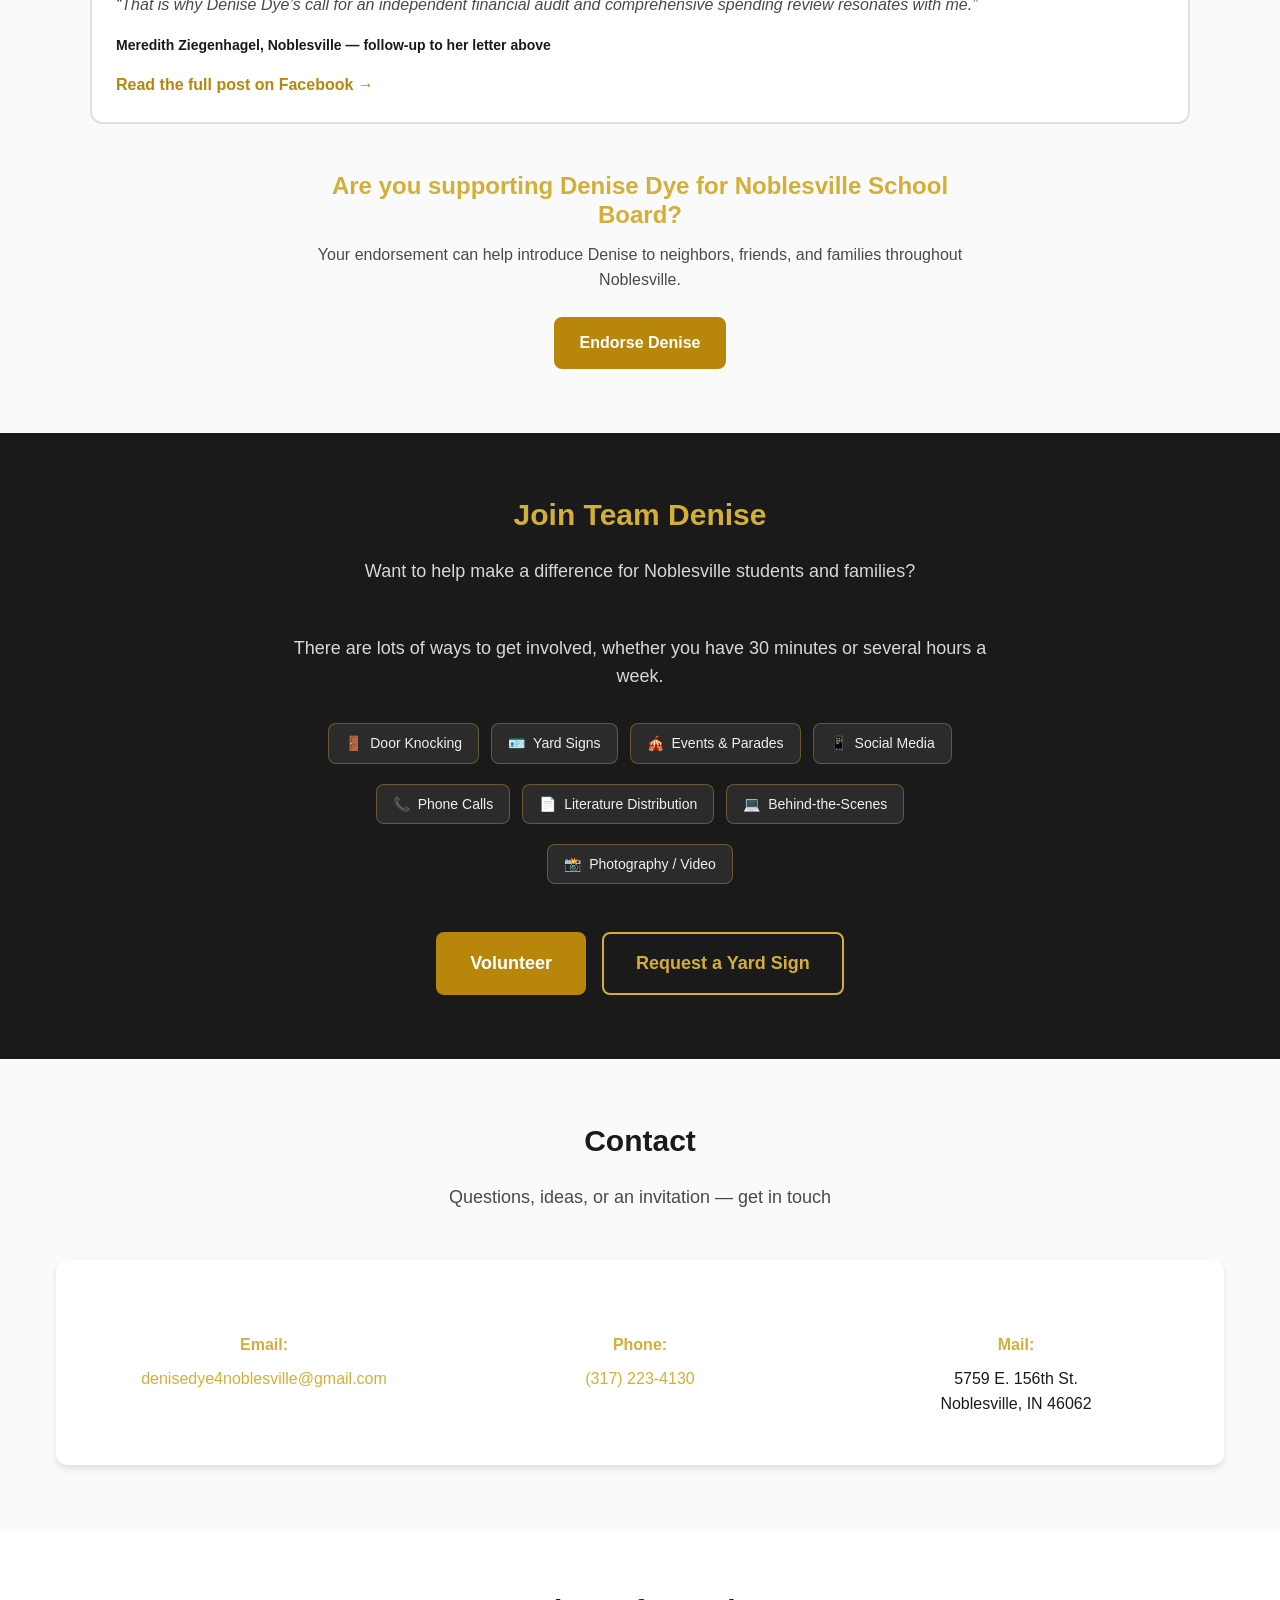
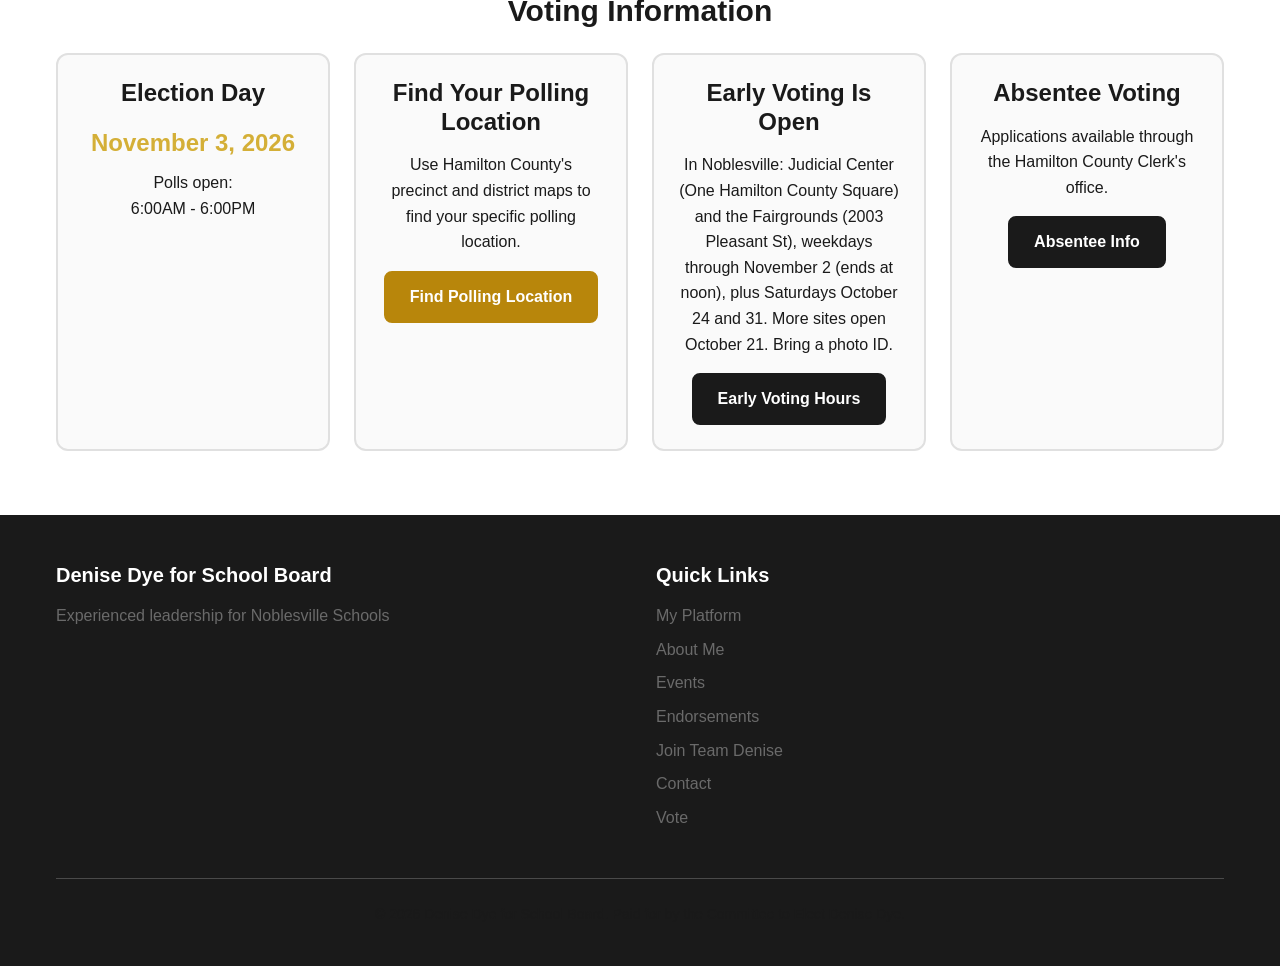
==== commit 2e7a45b1: "changes" ====
--- a/index.html
+++ b/index.html
@@ -111,7 +111,14 @@
                     <a href="#join" class="btn btn-secondary">Get Involved</a>
                     <a href="https://venmo.com/u/denisedye4noblesville" class="btn btn-primary" target="_blank" rel="noopener">Support Denise</a>
                 </div>
-                <a href="#letters" class="hero-letters-link">Read what Noblesville voters are writing in <em>The Reporter</em> &rarr;</a>
+                <!-- Denise's own letter, highlighted at the top. Swap or remove when it goes stale. -->
+                <a href="https://readthereporter.com/a-vote-no-is-not-a-vote-against-our-children/" class="hero-letter" target="_blank" rel="noopener">
+                    <span class="hero-letter-label">Denise&rsquo;s letter in <em>The Reporter</em></span>
+                    <span class="hero-letter-title">A vote NO is not a vote against our children</span>
+                    <span class="hero-letter-quote">&ldquo;We should never have to choose between loving our schools and holding them financially accountable.&rdquo;</span>
+                    <span class="hero-letter-cta">Read Denise&rsquo;s letter &rarr;</span>
+                </a>
+                <a href="#letters" class="hero-letters-link">More letters from Noblesville voters &rarr;</a>
             </div>
             <!-- Kickoff party photo removed. To restore, uncomment the line below (image lives at images/kickoff-party.jpeg): -->
             <!-- <img src="images/kickoff-party.jpeg" alt="Campaign Kickoff Party" class="hero-image"> -->
--- a/css/main.css
+++ b/css/main.css
@@ -802,9 +802,66 @@
   border-top-style: dashed;
 }
 
+/* Hero callout for Denise's own letter */
+.hero-letter {
+  display: block;
+  max-width: 640px;
+  margin: var(--space-8) auto 0;
+  padding: var(--space-6) var(--space-8);
+  border: 2px solid var(--primary);
+  border-left-width: 6px;
+  border-radius: var(--border-radius-lg);
+  background-color: #111;
+  color: white;
+  text-align: left;
+  text-decoration: none;
+  transition: background-color 0.2s ease, transform 0.2s ease;
+}
+
+.hero-letter:hover {
+  background-color: #1f1f1f;
+  transform: translateY(-2px);
+}
+
+.hero-letter > span {
+  display: block;
+}
+
+.hero-letter-label {
+  font-size: var(--font-size-xs);
+  font-weight: 700;
+  letter-spacing: 0.08em;
+  text-transform: uppercase;
+  color: var(--primary);
+  margin-bottom: var(--space-2);
+}
+
+.hero-letter-title {
+  font-size: var(--font-size-xl);
+  font-weight: 700;
+  line-height: 1.3;
+  margin-bottom: var(--space-3);
+}
+
+.hero-letter-quote {
+  font-style: italic;
+  line-height: 1.6;
+  color: var(--primary-light);
+  margin-bottom: var(--space-4);
+}
+
+.hero-letter-cta {
+  font-weight: 600;
+  color: var(--primary);
+}
+
+.hero-letter:hover .hero-letter-cta {
+  text-decoration: underline;
+}
+
 .hero-letters-link {
   display: inline-block;
-  margin-top: var(--space-6);
+  margin-top: var(--space-4);
   color: var(--primary-light);
   font-weight: 600;
   text-decoration: underline;
@@ -1234,6 +1291,10 @@
     align-items: center;
   }
 
+  .hero-letter {
+    padding: var(--space-5, 1.25rem) var(--space-6);
+  }
+
   .hero-candidates {
     flex-direction: column;
     align-items: center;
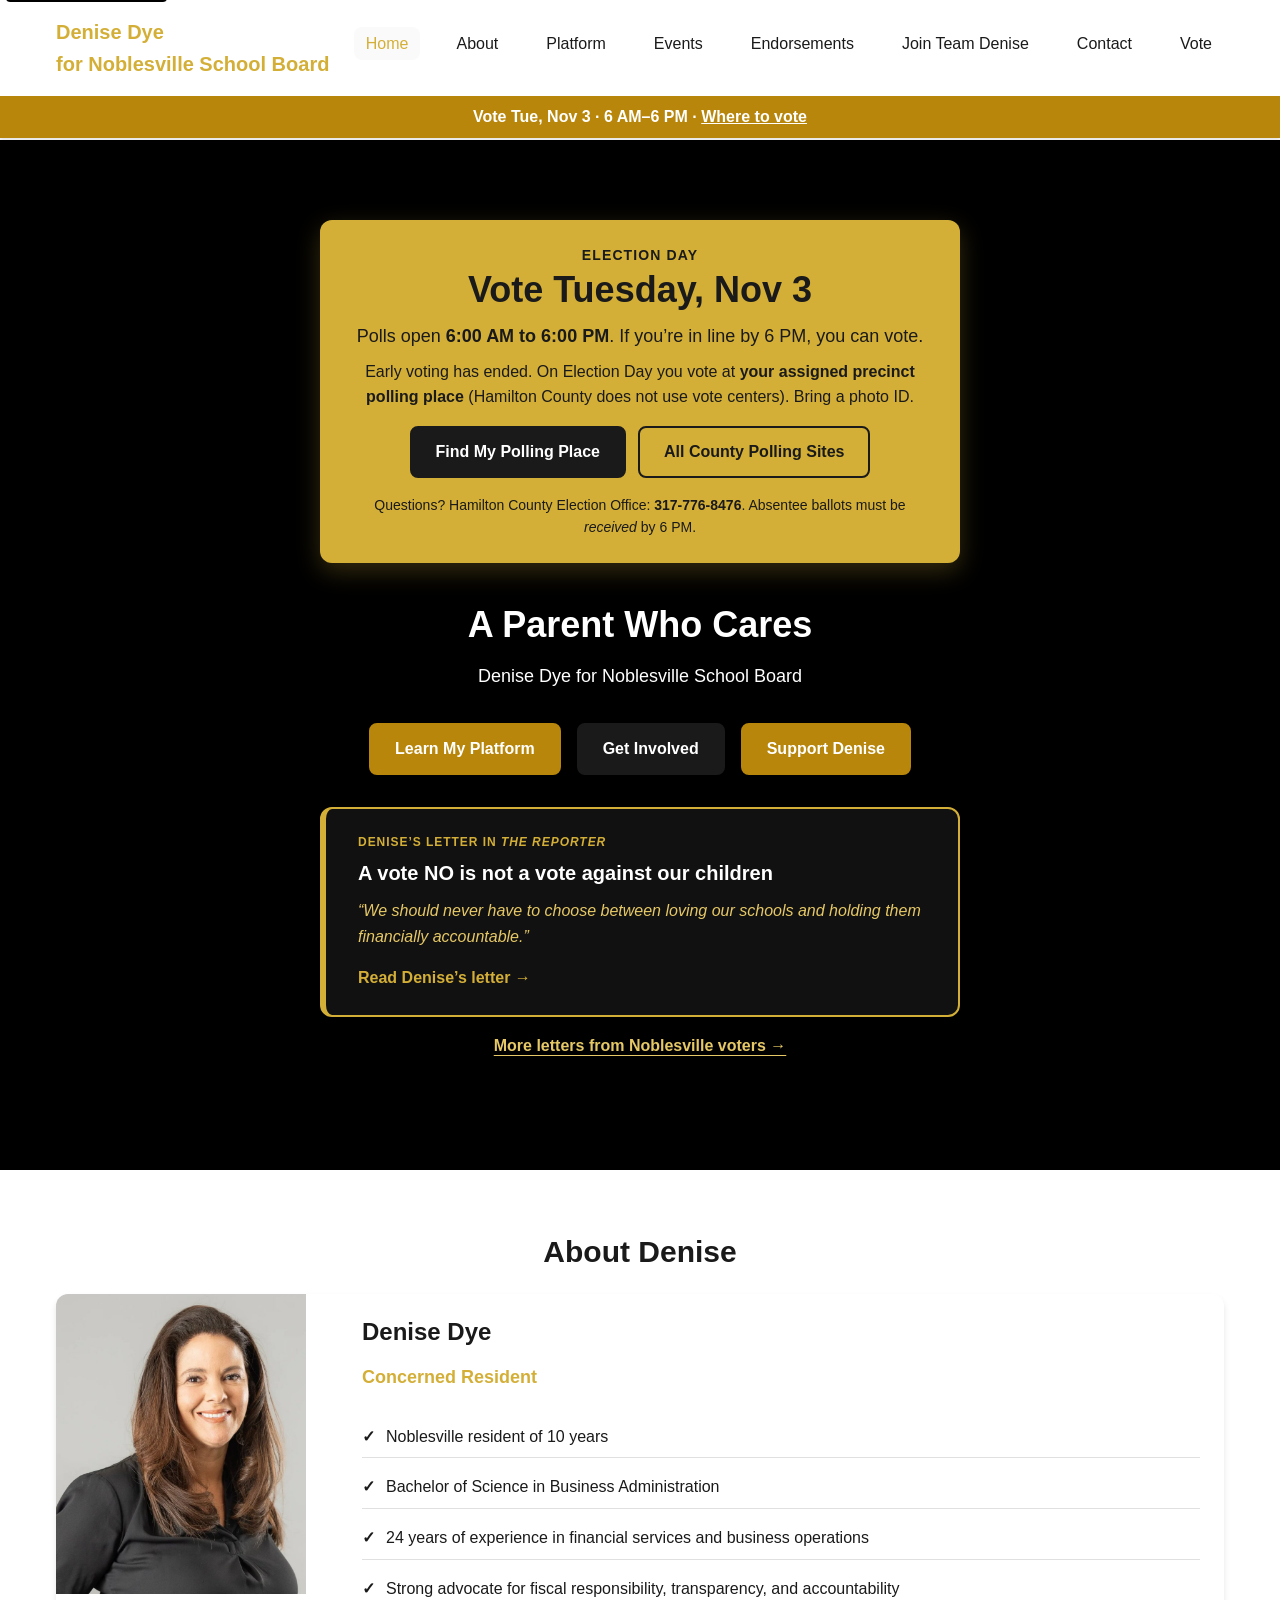
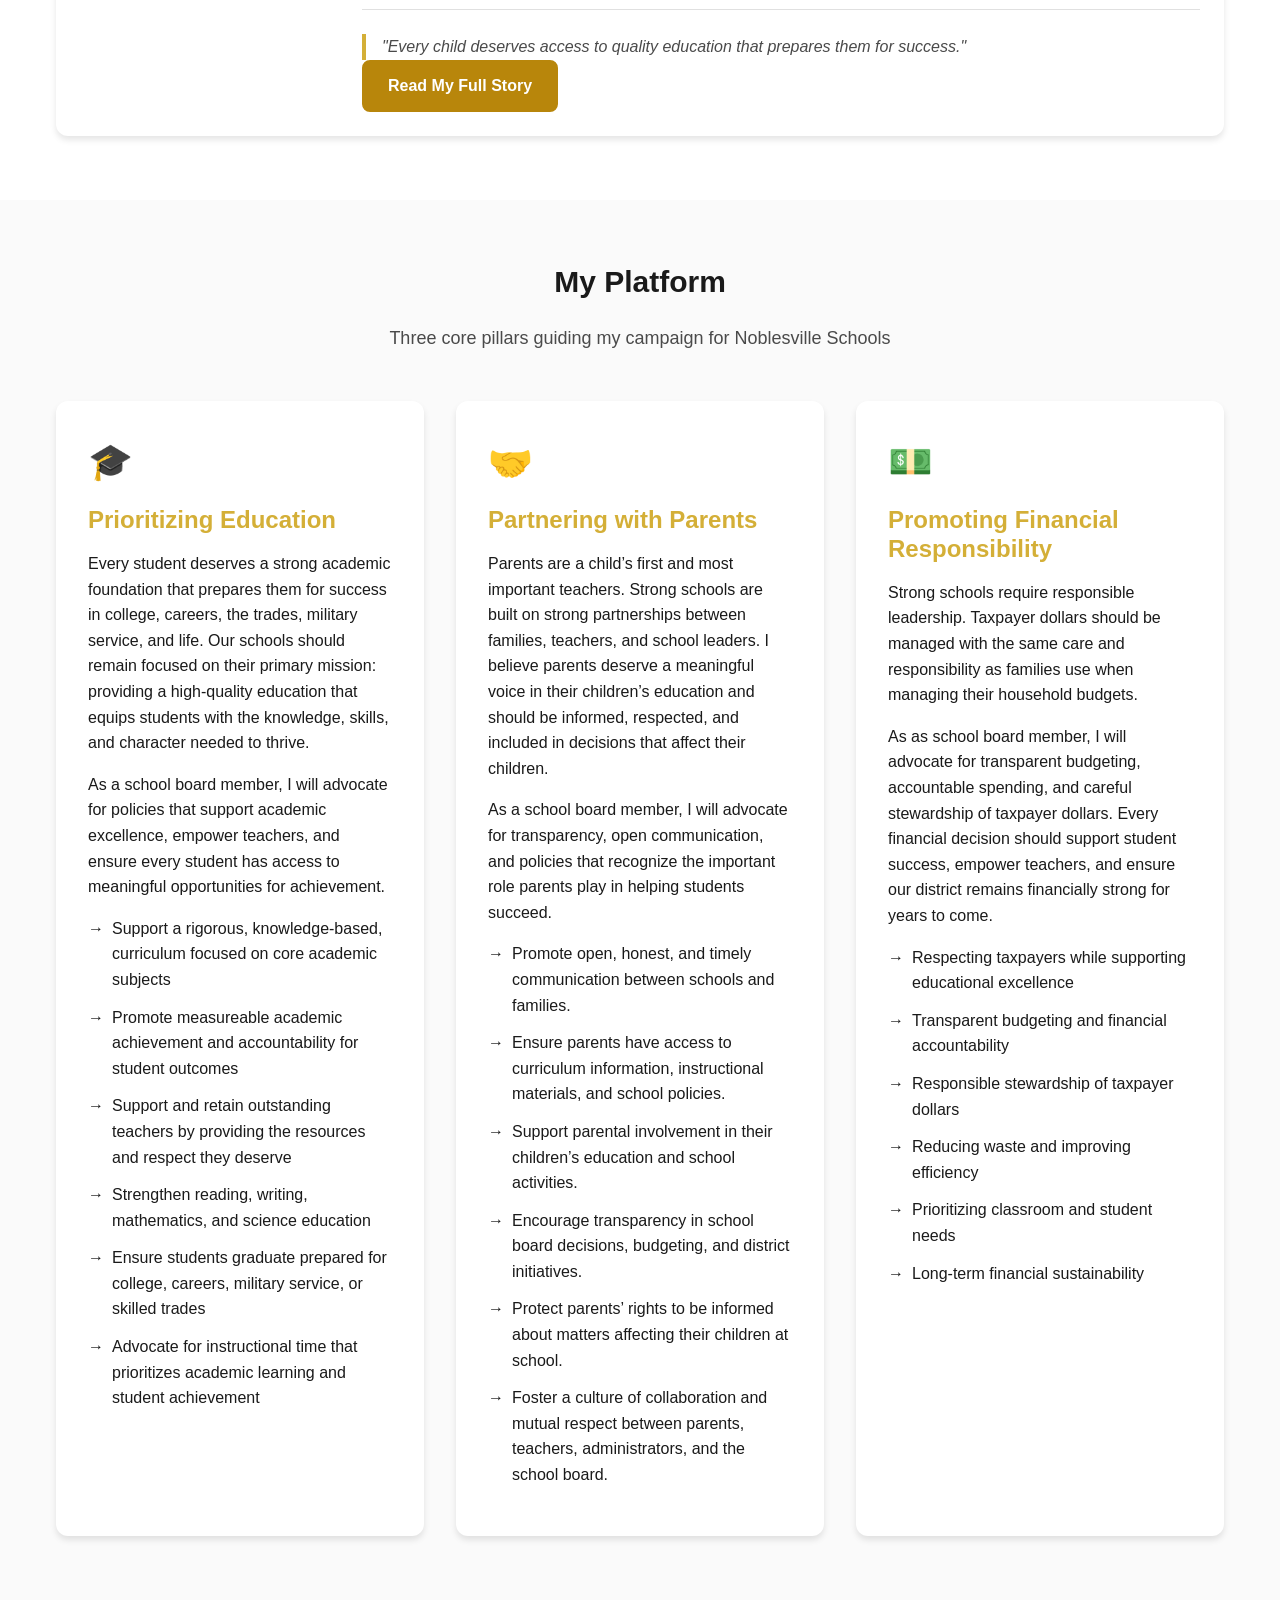
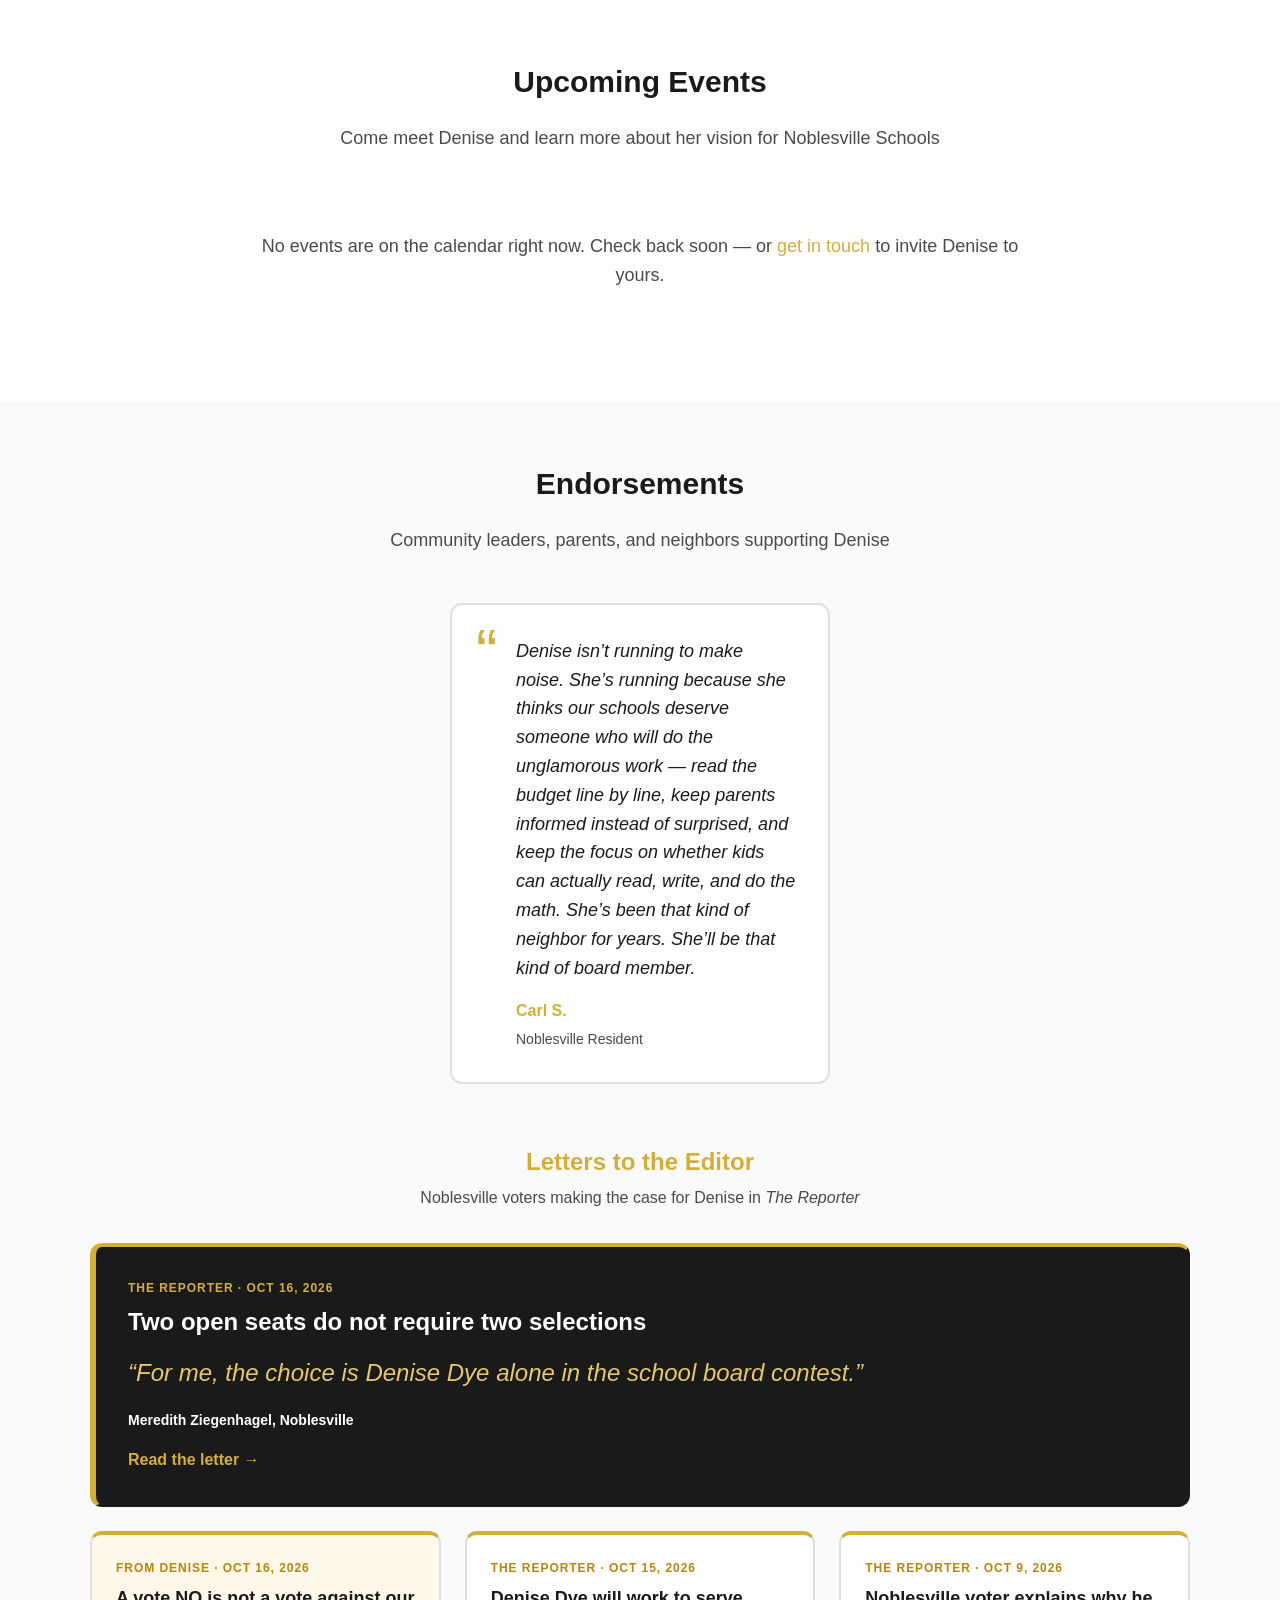
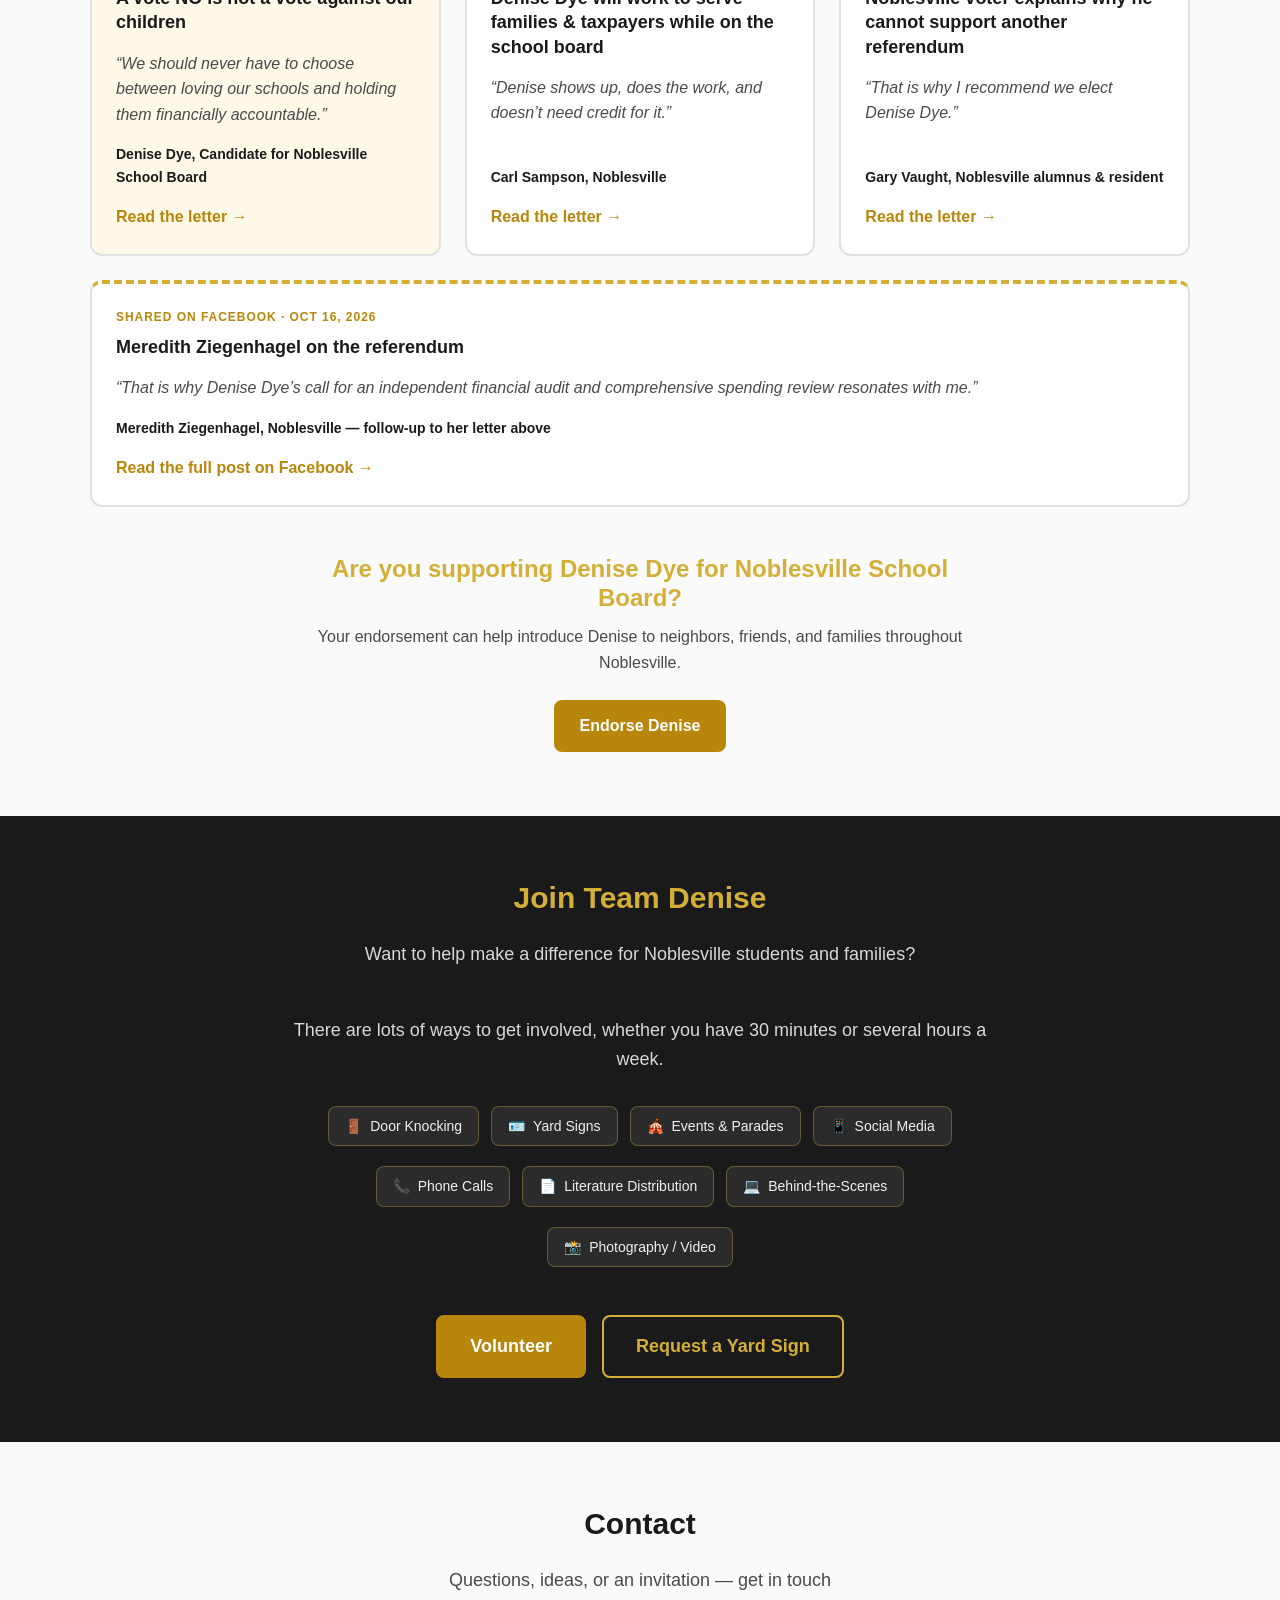
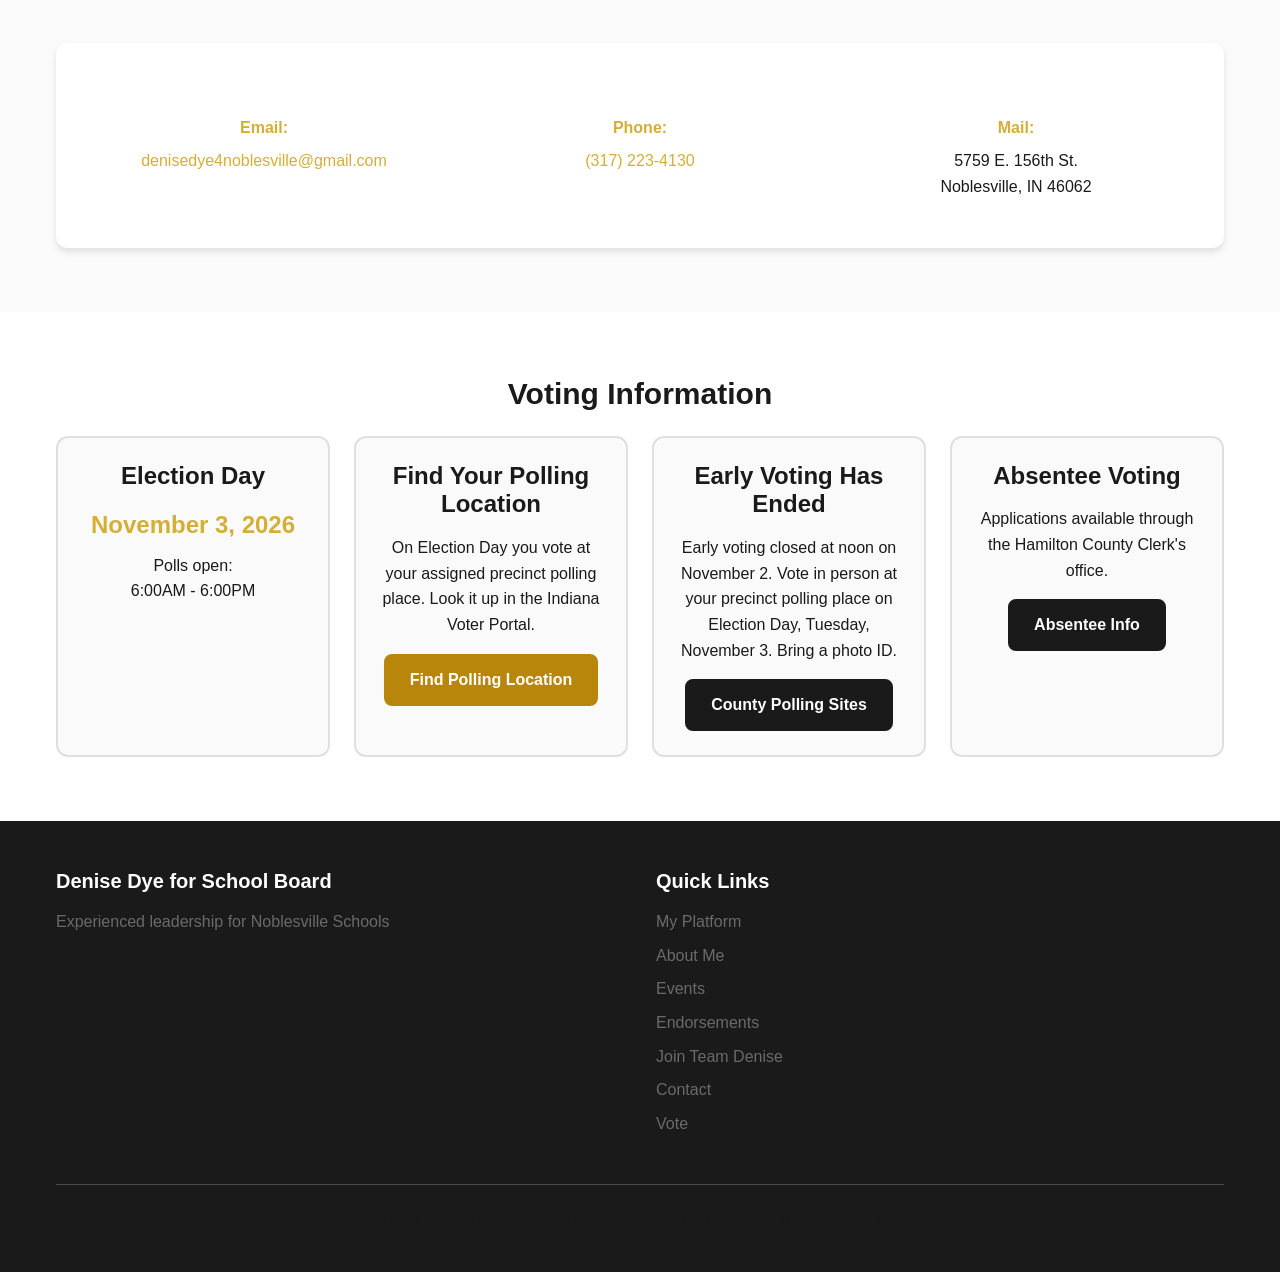
==== commit e807a227: "changes" ====
--- a/index.html
+++ b/index.html
@@ -3,7 +3,7 @@
 <head>
     <meta charset="UTF-8">
     <meta name="viewport" content="width=device-width, initial-scale=1.0">
-    <title>Denise Dye for Noblesville School Board 2026</title>
+    <title>Denise Dye | Noblesville School Board Candidate 2026</title>
     <meta name="description" content="Denise Dye is a candidate for the Noblesville School Board in 2026 (Hamilton County, Indiana). Experienced leadership focused on prioritizing education, partnering with parents, and financial responsibility.">
     <link rel="canonical" href="https://denisedye4noblesville.com/">
 
@@ -12,7 +12,7 @@
     <meta property="og:site_name" content="Denise Dye for Noblesville School Board">
     <meta property="og:locale" content="en_US">
     <meta property="og:url" content="https://denisedye4noblesville.com/">
-    <meta property="og:title" content="Denise Dye for Noblesville School Board 2026">
+    <meta property="og:title" content="Denise Dye | Noblesville School Board Candidate 2026">
     <meta property="og:description" content="Experienced leadership for Noblesville schools. Vote for proven business expertise and community commitment.">
     <meta property="og:image" content="https://denisedye4noblesville.com/images/og-denise.jpg">
     <meta property="og:image:width" content="1200">
@@ -22,7 +22,7 @@
     <!-- Twitter -->
     <meta property="twitter:card" content="summary_large_image">
     <meta property="twitter:url" content="https://denisedye4noblesville.com/">
-    <meta property="twitter:title" content="Denise Dye for Noblesville School Board 2026">
+    <meta property="twitter:title" content="Denise Dye | Noblesville School Board Candidate 2026">
     <meta property="twitter:description" content="Experienced leadership for Noblesville schools. Vote for proven business expertise and community commitment.">
     <meta property="twitter:image" content="https://denisedye4noblesville.com/images/og-denise.jpg">
 
@@ -96,7 +96,7 @@
             </div>
         </nav>
         <div class="election-banner">
-            <strong><a href="#vote">Early voting is open now.</a>  Election day - Tuesday, November 3rd.</strong>
+            <strong>Vote Tue, Nov 3 &middot; 6 AM&ndash;6 PM &middot; <a href="#vote-now">Where to vote</a></strong>
         </div>
     </header>
 
@@ -104,6 +104,18 @@
     <section class="hero" id="home">
         <div class="container">
             <div class="hero-content">
+                <!-- Election Day box. Remove after November 3, 2026. -->
+                <div class="vote-now" id="vote-now">
+                    <p class="vote-now-label">Election Day</p>
+                    <h2 class="vote-now-title">Vote Tuesday, Nov&nbsp;3</h2>
+                    <p class="vote-now-hours">Polls open <strong>6:00&nbsp;AM to 6:00&nbsp;PM</strong>. If you&rsquo;re in line by 6&nbsp;PM, you can vote.</p>
+                    <p class="vote-now-where">Early voting has ended. On Election Day you vote at <strong>your assigned precinct polling place</strong> (Hamilton County does not use vote centers). Bring a photo ID.</p>
+                    <div class="vote-now-actions">
+                        <a href="https://indianavoters.in.gov/" class="btn btn-primary" target="_blank" rel="noopener">Find My Polling Place</a>
+                        <a href="https://www.hamiltoncounty.in.gov/226/Polling-Locations" class="btn btn-secondary" target="_blank" rel="noopener">All County Polling Sites</a>
+                    </div>
+                    <p class="vote-now-help">Questions? Hamilton County Election Office: <a href="tel:+13177768476">317-776-8476</a>. Absentee ballots must be <em>received</em> by 6&nbsp;PM.</p>
+                </div>
                 <h1 class="hero-title">A Parent Who Cares</h1>
                 <p class="hero-subtitle">Denise Dye for Noblesville School Board</p>
                 <div class="hero-cta">
@@ -609,14 +621,14 @@
 
                 <div class="vote-card">
                     <h3>Find Your Polling Location</h3>
-                    <p>Use Hamilton County's precinct and district maps to find your specific polling location.</p>
-                    <a href="https://www.hamiltoncounty.in.gov/221/Precinct-and-District-Maps" target="_blank" class="btn btn-primary">Find Polling Location</a>
+                    <p>On Election Day you vote at your assigned precinct polling place. Look it up in the Indiana Voter Portal.</p>
+                    <a href="https://indianavoters.in.gov/" target="_blank" rel="noopener" class="btn btn-primary">Find Polling Location</a>
                 </div>
 
                 <div class="vote-card">
-                    <h3>Early Voting Is Open</h3>
-                    <p>In Noblesville: Judicial Center (One Hamilton County Square) and the Fairgrounds (2003 Pleasant St), weekdays through November 2 (ends at noon), plus Saturdays October 24 and 31. More sites open October 21. Bring a photo ID.</p>
-                    <a href="https://www.hamiltoncounty.in.gov/1399/Vote-Early---In-Person" target="_blank" rel="noopener" class="btn btn-secondary">Early Voting Hours</a>
+                    <h3>Early Voting Has Ended</h3>
+                    <p>Early voting closed at noon on November 2. Vote in person at your precinct polling place on Election Day, Tuesday, November 3. Bring a photo ID.</p>
+                    <a href="https://www.hamiltoncounty.in.gov/226/Polling-Locations" target="_blank" rel="noopener" class="btn btn-secondary">County Polling Sites</a>
                 </div>
 
                 <div class="vote-card">
--- a/css/main.css
+++ b/css/main.css
@@ -803,6 +803,95 @@
 }
 
 /* Hero callout for Denise's own letter */
+/* Election Day box at top of hero. Remove after November 3, 2026. */
+.vote-now {
+  max-width: 640px;
+  margin: 0 auto var(--space-10);
+  padding: var(--space-6) var(--space-8);
+  background-color: var(--primary);
+  color: var(--secondary);
+  border-radius: var(--border-radius-lg);
+  text-align: center;
+  box-shadow: 0 8px 24px rgba(212, 175, 55, 0.25);
+}
+
+.vote-now-label {
+  font-size: var(--font-size-sm);
+  font-weight: 700;
+  letter-spacing: 0.08em;
+  text-transform: uppercase;
+  margin: 0;
+}
+
+.vote-now-title {
+  font-size: var(--font-size-4xl);
+  font-weight: 800;
+  line-height: 1.1;
+  margin: var(--space-1) 0 var(--space-3);
+  color: var(--secondary);
+}
+
+.vote-now p {
+  color: var(--secondary);
+}
+
+.vote-now-hours {
+  font-size: var(--font-size-lg);
+  margin: 0 0 var(--space-2);
+}
+
+.vote-now-where {
+  margin: 0 0 var(--space-4);
+}
+
+.vote-now-actions {
+  display: flex;
+  flex-wrap: wrap;
+  justify-content: center;
+  gap: var(--space-3);
+}
+
+.vote-now .btn-primary {
+  background-color: var(--secondary);
+  border-color: var(--secondary);
+  color: white;
+}
+
+.vote-now .btn-secondary {
+  background-color: transparent;
+  border: 2px solid var(--secondary);
+  color: var(--secondary);
+}
+
+.vote-now .btn-primary:hover {
+  background-color: #000;
+  border-color: #000;
+}
+
+.vote-now .btn-secondary:hover {
+  background-color: rgba(0, 0, 0, 0.08);
+  color: var(--secondary);
+}
+
+.vote-now-help {
+  font-size: var(--font-size-sm);
+  margin: var(--space-4) 0 0;
+}
+
+.vote-now-help a {
+  color: var(--secondary);
+  font-weight: 700;
+}
+
+@media (max-width: 480px) {
+  .vote-now {
+    padding: var(--space-5) var(--space-4);
+  }
+  .vote-now-actions .btn {
+    width: 100%;
+  }
+}
+
 .hero-letter {
   display: block;
   max-width: 640px;
